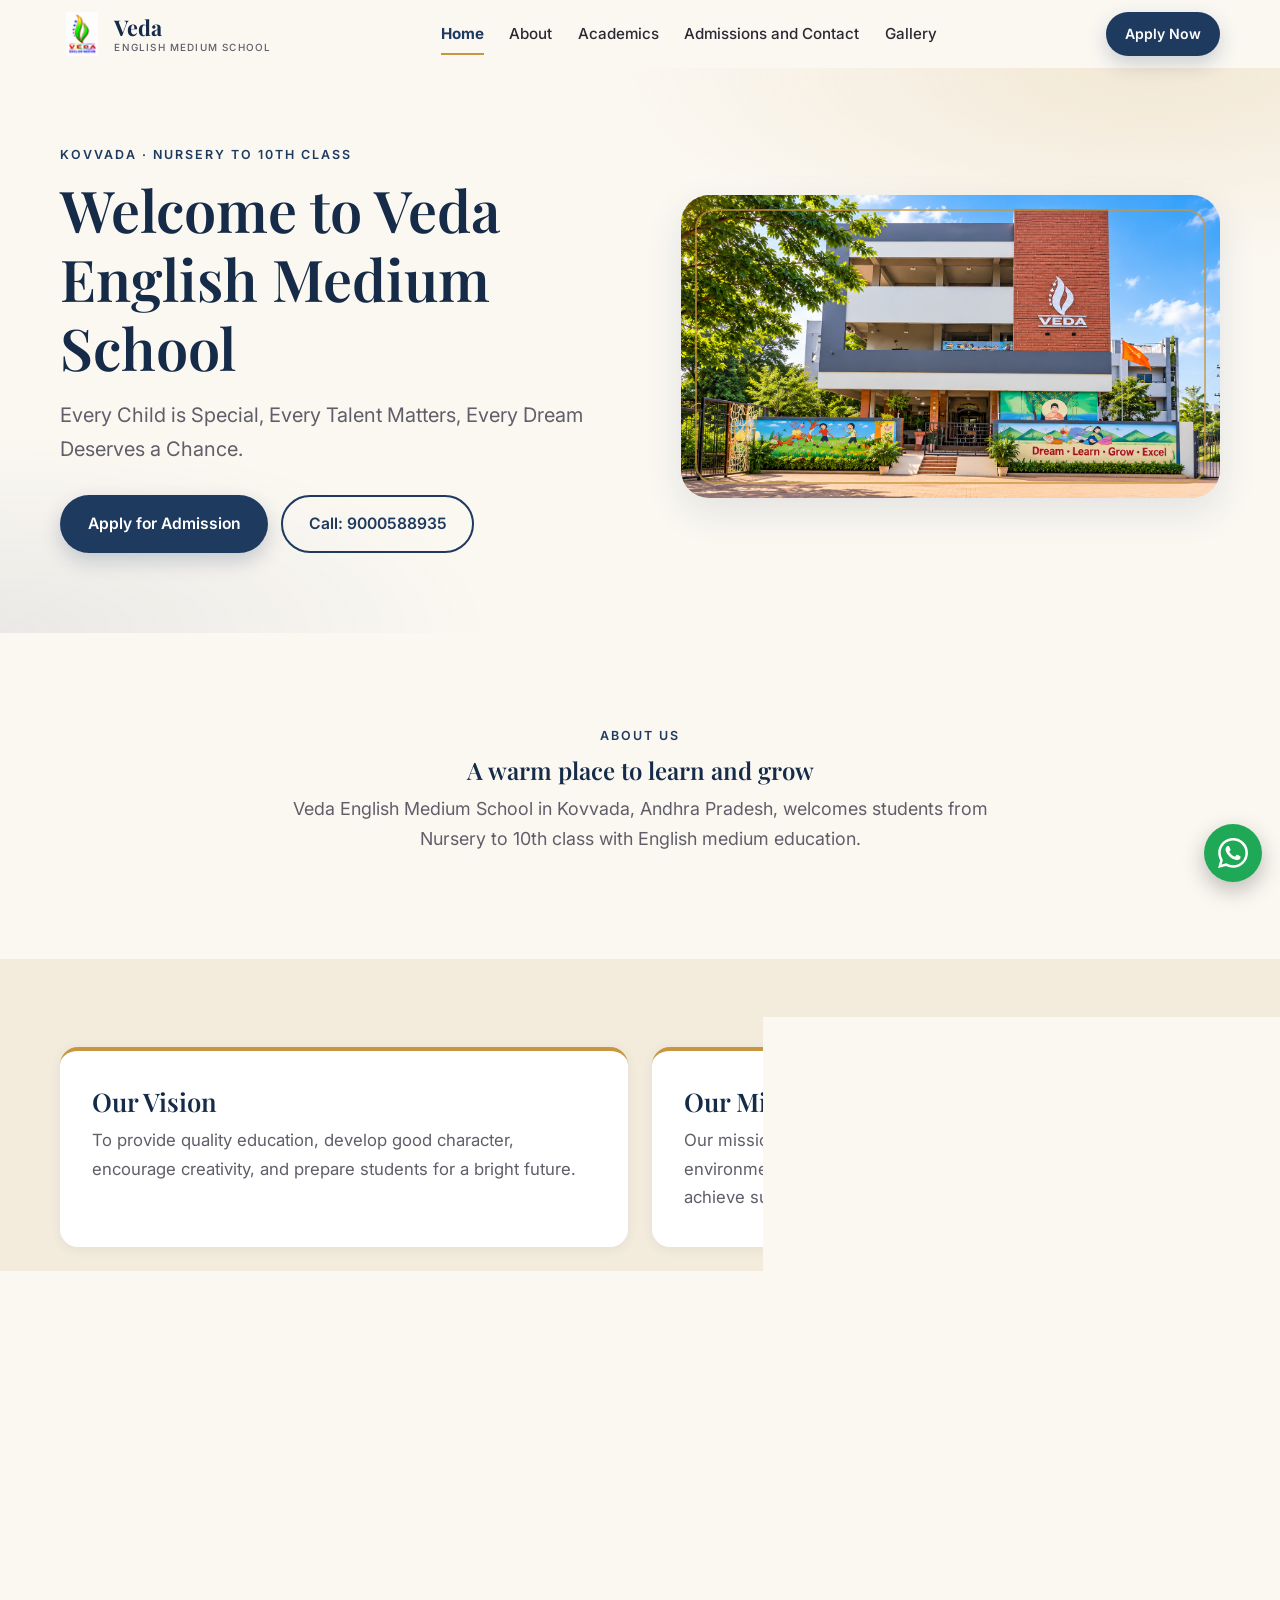
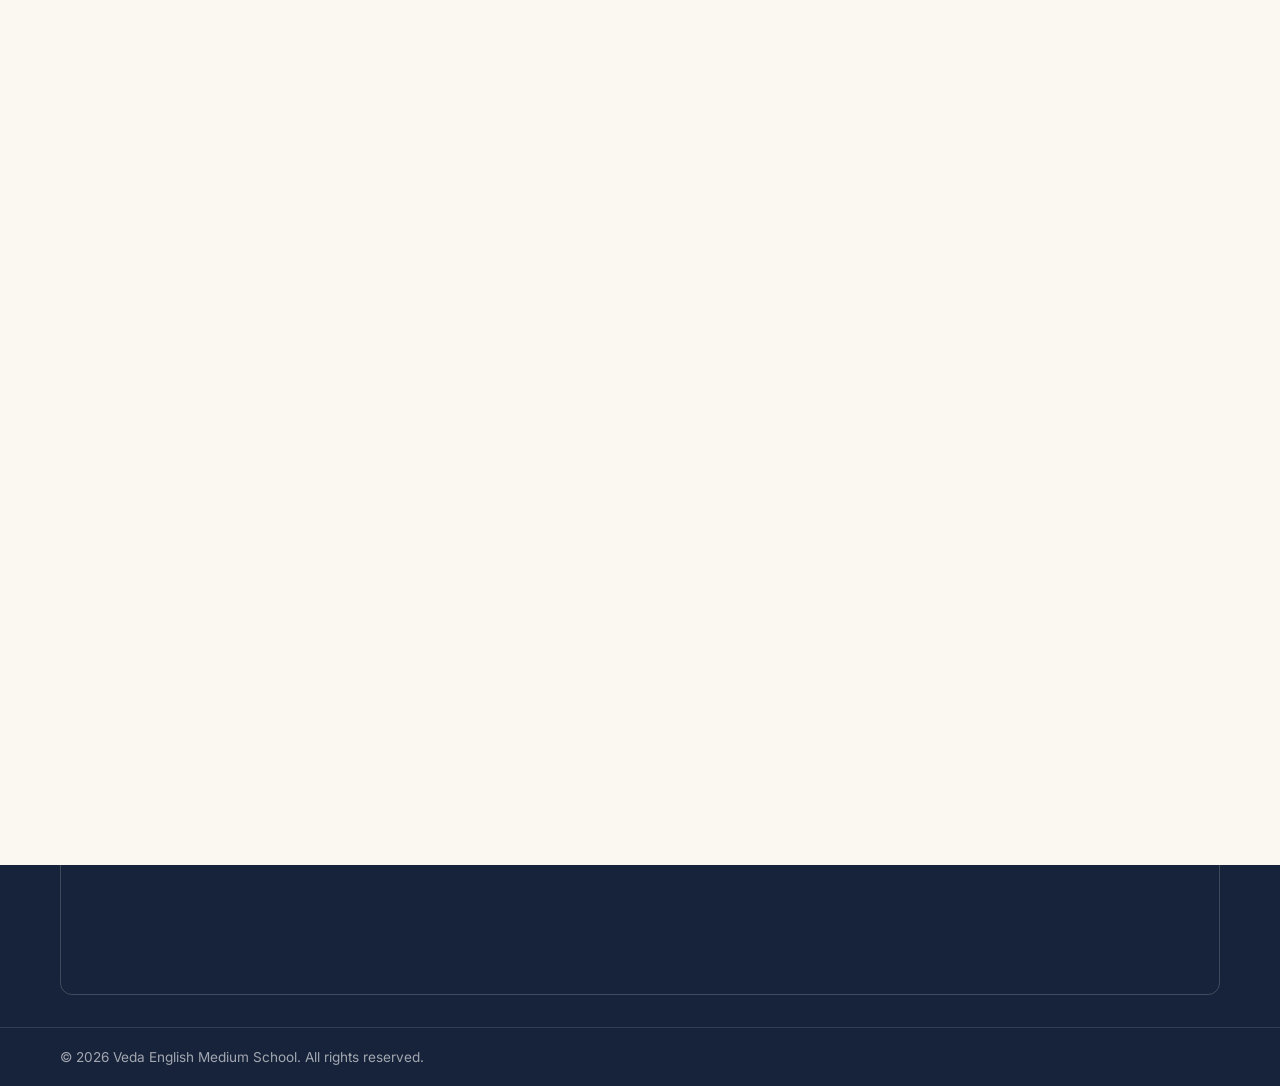
==== index.html @ e0f248df "version 2" ====
<!DOCTYPE html>
<html lang="en">
<head>
  <meta charset="utf-8">
  <meta name="viewport" content="width=device-width, initial-scale=1">
  <title>Veda English Medium School, Kovvada | Nursery to 10th Class</title>
  <meta name="description" content="Veda English Medium School in Kovvada, Andhra Pradesh offers English medium education from Nursery to 10th class. Contact us for admissions.">
  <link rel="canonical" href="https://vedaschool.online/">
  <meta name="theme-color" content="#1F3A5F">

  <!-- Open Graph -->
  <meta property="og:type" content="website">
  <meta property="og:site_name" content="Veda English Medium School">
  <meta property="og:title" content="Veda English Medium School, Kovvada">
  <meta property="og:description" content="English medium education from Nursery to 10th class in Kovvada, Andhra Pradesh.">
  <meta property="og:url" content="https://vedaschool.online/">
  <meta property="og:image" content="https://vedaschool.online/assets/img/og.jpg">
  <meta name="twitter:card" content="summary_large_image">

  <link rel="icon" href="assets/img/favicon.png" type="image/png">
  <link rel="apple-touch-icon" href="assets/img/favicon.png">

  <!-- Fonts -->
  <link rel="preconnect" href="https://fonts.googleapis.com">
  <link rel="preconnect" href="https://fonts.gstatic.com" crossorigin>
  <link href="https://fonts.googleapis.com/css2?family=Inter:wght@400;500;600&family=Playfair+Display:ital,wght@0,500;0,600;0,700;1,500&display=swap" rel="stylesheet">

  <!-- Runs first: marks JS as available, and decides whether to show the intro (once per session) -->
  <script>
    (function () {
      var d = document.documentElement;
      d.classList.add("js");
      try {
        var reduce = window.matchMedia("(prefers-reduced-motion: reduce)").matches;
        if (!sessionStorage.getItem("vedaIntro") && !reduce) d.classList.add("has-intro");
      } catch (e) {}
    })();
  </script>

  <link rel="stylesheet" href="assets/css/style.css">
  <link rel="stylesheet" href="assets/css/gallery.css">

  <!-- School structured data -->
  <script type="application/ld+json">
  {
    "@context": "https://schema.org",
    "@type": "School",
    "name": "Veda English Medium School",
    "url": "https://vedaschool.online/",
    "logo": "https://vedaschool.online/assets/img/logo.png",
    "description": "English medium school from Nursery to 10th class in Kovvada, Andhra Pradesh.",
    "address": {
      "@type": "PostalAddress",
      "addressLocality": "Kovvada",
      "addressRegion": "Andhra Pradesh",
      "postalCode": "533006",
      "addressCountry": "IN"
    }
  }
  </script>
</head>
<body data-page="home">

  <!-- Intro animation -->
  <div class="intro" id="intro" aria-hidden="true">
    <button class="intro-skip" id="introSkip" type="button">Skip</button>
    <div class="intro-inner">
      <img class="intro-logo" src="assets/img/logo.png" alt="" width="180" height="250" onerror="this.style.display='none'">
      <div class="intro-name">Veda English Medium School</div>
      <div class="intro-tagline">Kovvada &middot; Nursery to 10th Class</div>
      <div class="intro-progress" aria-hidden="true"><span></span></div>
      <div class="intro-status">A place to learn and grow</div>
    </div>
  </div>

  <!-- Icon sprite -->
  <svg width="0" height="0" style="position:absolute" aria-hidden="true" focusable="false">
    <symbol id="i-book" viewBox="0 0 24 24"><path d="M2 3h6a4 4 0 0 1 4 4v14a3 3 0 0 0-3-3H2z"/><path d="M22 3h-6a4 4 0 0 0-4 4v14a3 3 0 0 1 3-3h7z"/></symbol>
    <symbol id="i-users" viewBox="0 0 24 24"><path d="M16 21v-2a4 4 0 0 0-4-4H6a4 4 0 0 0-4 4v2"/><circle cx="9" cy="7" r="4"/><path d="M22 21v-2a4 4 0 0 0-3-3.87"/><path d="M16 3.13a4 4 0 0 1 0 7.75"/></symbol>
    <symbol id="i-shield" viewBox="0 0 24 24"><path d="M12 22s8-4 8-10V5l-8-3-8 3v7c0 6 8 10 8 10z"/><path d="m9 12 2 2 4-4"/></symbol>
    <symbol id="i-monitor" viewBox="0 0 24 24"><rect x="2" y="3" width="20" height="14" rx="2"/><path d="M8 21h8M12 17v4"/></symbol>
    <symbol id="i-trophy" viewBox="0 0 24 24"><path d="M6 9H4.5a2.5 2.5 0 0 1 0-5H6"/><path d="M18 9h1.5a2.5 2.5 0 0 0 0-5H18"/><path d="M4 22h16"/><path d="M10 14.66V17c0 .55-.47.98-.97 1.21C7.85 18.75 7 20.24 7 22"/><path d="M14 14.66V17c0 .55.47.98.97 1.21C16.15 18.75 17 20.24 17 22"/><path d="M18 2H6v7a6 6 0 0 0 12 0V2z"/></symbol>
    <symbol id="i-palette" viewBox="0 0 24 24"><circle cx="13.5" cy="6.5" r=".5"/><circle cx="17.5" cy="10.5" r=".5"/><circle cx="8.5" cy="7.5" r=".5"/><circle cx="6.5" cy="12.5" r=".5"/><path d="M12 2C6.5 2 2 6.5 2 12s4.5 10 10 10c.93 0 1.5-.67 1.5-1.5 0-.4-.15-.74-.39-1.04-.23-.29-.38-.63-.38-1.04 0-.83.67-1.5 1.5-1.5H16c3.31 0 6-2.69 6-6 0-4.96-4.5-9-10-9z"/></symbol>
    <symbol id="i-heart" viewBox="0 0 24 24"><path d="M19 14c1.49-1.46 3-3.21 3-5.5A5.5 5.5 0 0 0 16.5 3c-1.76 0-3 .5-4.5 2-1.5-1.5-2.74-2-4.5-2A5.5 5.5 0 0 0 2 8.5c0 2.3 1.5 4.05 3 5.5l7 7z"/></symbol>
    <symbol id="i-star" viewBox="0 0 24 24"><polygon points="12 2 15.09 8.26 22 9.27 17 14.14 18.18 21.02 12 17.77 5.82 21.02 7 14.14 2 9.27 8.91 8.26 12 2"/></symbol>
    <symbol id="i-chat" viewBox="0 0 24 24"><path d="M21 11.5a8.38 8.38 0 0 1-.9 3.8 8.5 8.5 0 0 1-7.6 4.7 8.38 8.38 0 0 1-3.8-.9L3 21l1.9-5.7a8.38 8.38 0 0 1-.9-3.8 8.5 8.5 0 0 1 4.7-7.6 8.38 8.38 0 0 1 3.8-.9h.5a8.48 8.48 0 0 1 8 8v.5z"/></symbol>
    <symbol id="i-layers" viewBox="0 0 24 24"><path d="M12 2 2 7l10 5 10-5-10-5z"/><path d="m2 17 10 5 10-5"/><path d="m2 12 10 5 10-5"/></symbol>
  </svg>

  <div id="site-header"></div>

  <main id="main">

    <!-- HERO -->
    <section class="hero">
      <div class="container hero-grid">
        <div class="hero-copy">
          <span class="eyebrow">Kovvada &middot; Nursery to 10th Class</span>
          <h1>Welcome to Veda English Medium School</h1>
          <p class="hero-tagline">Every Child is Special, Every Talent Matters, Every Dream Deserves a Chance.</p>
          <div class="hero-actions">
            <a class="btn btn-primary" href="contact.html#enquiry">Apply for Admission</a>
            <a class="btn btn-outline" href="tel:+919000588935" data-call>Call: 9000588935</a>
          </div>
        </div>
        <div class="hero-media">
          <img src="assets/img/school-campus-entrance.png" alt="Veda English Medium School campus entrance in Kovvada" width="1870" height="841" fetchpriority="high">
        </div>
      </div>
    </section>

    <!-- WELCOME -->
    <section class="section">
      <div class="container welcome reveal">
        <span class="eyebrow">About Us</span>
        <h2>A warm place to learn and grow</h2>
        <p>Veda English Medium School in Kovvada, Andhra Pradesh, welcomes students from Nursery to 10th class with English medium education.</p>
      </div>
    </section>

    <!-- VISION & MISSION -->
    <section class="section section-alt">
      <div class="container">
        <div class="vm-grid" data-stagger>
          <article class="vm-card">
            <h3>Our Vision</h3>
            <p>To provide quality education, develop good character, encourage creativity, and prepare students for a bright future.</p>
          </article>
          <article class="vm-card">
            <h3>Our Mission</h3>
            <p>Our mission is to create a safe, friendly, and inspiring learning environment where every student can discover their talents and achieve success.</p>
          </article>
        </div>
      </div>
    </section>

    <!-- SPECIAL QUALITIES -->
    <section class="section" id="qualities">
      <div class="container">
        <div class="section-head reveal">
          <span class="eyebrow">Why Veda</span>
          <h2>Our School's Special Qualities</h2>
        </div>
        <div class="q-grid" data-stagger>
          <article class="q-card">
            <div class="icon-wrap"><svg class="icon" aria-hidden="true"><use href="#i-book"/></svg></div>
            <h3>Quality Education</h3>
            <p>Providing excellent teaching and learning experiences.</p>
          </article>
          <article class="q-card">
            <div class="icon-wrap"><svg class="icon" aria-hidden="true"><use href="#i-users"/></svg></div>
            <h3>Experienced Teachers</h3>
            <p>Dedicated and qualified teachers who guide every student.</p>
          </article>
          <article class="q-card">
            <div class="icon-wrap"><svg class="icon" aria-hidden="true"><use href="#i-shield"/></svg></div>
            <h3>Discipline</h3>
            <p>Developing good manners, responsibility, and respect.</p>
          </article>
          <article class="q-card">
            <div class="icon-wrap"><svg class="icon" aria-hidden="true"><use href="#i-monitor"/></svg></div>
            <h3>Smart Learning</h3>
            <p>Encouraging digital education and modern teaching methods.</p>
          </article>
          <article class="q-card">
            <div class="icon-wrap"><svg class="icon" aria-hidden="true"><use href="#i-trophy"/></svg></div>
            <h3>Sports and Games</h3>
            <p>Promoting physical fitness, teamwork, and sportsmanship.</p>
          </article>
          <article class="q-card">
            <div class="icon-wrap"><svg class="icon" aria-hidden="true"><use href="#i-palette"/></svg></div>
            <h3>Creative Activities</h3>
            <p>Encouraging arts, cultural programmes, and innovative thinking.</p>
          </article>
          <article class="q-card">
            <div class="icon-wrap"><svg class="icon" aria-hidden="true"><use href="#i-heart"/></svg></div>
            <h3>Student Care</h3>
            <p>Providing a safe, caring, and supportive environment.</p>
          </article>
          <article class="q-card">
            <div class="icon-wrap"><svg class="icon" aria-hidden="true"><use href="#i-star"/></svg></div>
            <h3>Moral Values</h3>
            <p>Teaching honesty, kindness, confidence, and leadership.</p>
          </article>
          <article class="q-card">
            <div class="icon-wrap"><svg class="icon" aria-hidden="true"><use href="#i-chat"/></svg></div>
            <h3>Parent Communication</h3>
            <p>Maintaining strong relationships between parents and teachers.</p>
          </article>
          <article class="q-card">
            <div class="icon-wrap"><svg class="icon" aria-hidden="true"><use href="#i-layers"/></svg></div>
            <h3>Overall Development</h3>
            <p>Focusing on academic, physical, social, and emotional development.</p>
          </article>
        </div>
      </div>
    </section>

    <!-- GALLERY (categories and photos are loaded from Supabase by assets/js/gallery.js) -->
    <section class="section section-alt" id="gallery" aria-labelledby="galleryTitle">
      <div class="container">
        <div class="section-head reveal">
          <span class="eyebrow">Gallery</span>
          <h2 id="galleryTitle">Our School Gallery</h2>
        </div>

        <div class="g-tabs" id="galleryTabs" role="group" aria-label="Gallery categories" hidden></div>

        <div class="g-state" id="galleryState" role="status" aria-live="polite">Loading photos&hellip;</div>

        <div class="g-stage" id="galleryStage" hidden>
          <div class="g-frame">
            <div class="g-viewport" id="galleryViewport" aria-roledescription="carousel" aria-label="School photos">
              <div class="g-track" id="galleryTrack"></div>
            </div>
            <button class="g-arrow g-prev" id="galleryPrev" type="button" aria-label="Previous photo">
              <svg viewBox="0 0 24 24" width="22" height="22" fill="none" stroke="currentColor" stroke-width="2.2" stroke-linecap="round" stroke-linejoin="round" aria-hidden="true"><path d="m15 18-6-6 6-6"/></svg>
            </button>
            <button class="g-arrow g-next" id="galleryNext" type="button" aria-label="Next photo">
              <svg viewBox="0 0 24 24" width="22" height="22" fill="none" stroke="currentColor" stroke-width="2.2" stroke-linecap="round" stroke-linejoin="round" aria-hidden="true"><path d="m9 18 6-6-6-6"/></svg>
            </button>
          </div>
          <div class="g-meta">
            <div class="g-dots" id="galleryDots"></div>
            <div class="g-count" id="galleryCount" hidden></div>
          </div>
        </div>
      </div>
    </section>

    <!-- OUR PROMISE -->
    <section class="section">
      <div class="container">
        <div class="section-head reveal">
          <span class="eyebrow">Our Promise</span>
        </div>
        <div class="promise reveal">
          <blockquote>Every Child is Special, Every Talent Matters, Every Dream Deserves a Chance.</blockquote>
          <p class="promise-closing">Together, let us build a brighter future through knowledge, discipline, creativity, and values.</p>
        </div>
      </div>
    </section>

    <!-- CLOSING CTA -->
    <section class="cta-band">
      <div class="container reveal">
        <h2>Enquire About Admission</h2>
        <p>Speak to us about admission for Nursery to 10th class.</p>
        <div class="cta-actions">
          <a class="btn btn-gold" href="contact.html#enquiry">Apply for Admission</a>
          <a class="btn btn-light" href="#" data-wa>Chat on WhatsApp</a>
        </div>
      </div>
    </section>

  </main>

  <div id="site-footer"></div>

  <!-- Lightbox -->
  <div class="lightbox" id="lightbox" role="dialog" aria-modal="true" aria-label="Photo viewer" hidden>
    <button class="lb-btn lb-close" id="lbClose" type="button" aria-label="Close photo viewer">
      <svg viewBox="0 0 24 24" width="24" height="24" fill="none" stroke="currentColor" stroke-width="2.2" stroke-linecap="round" stroke-linejoin="round" aria-hidden="true"><path d="M18 6 6 18M6 6l12 12"/></svg>
    </button>
    <button class="lb-btn lb-prev" id="lbPrev" type="button" aria-label="Previous photo">
      <svg viewBox="0 0 24 24" width="24" height="24" fill="none" stroke="currentColor" stroke-width="2.2" stroke-linecap="round" stroke-linejoin="round" aria-hidden="true"><path d="m15 18-6-6 6-6"/></svg>
    </button>
    <figure class="lb-figure">
      <img id="lbImg" alt="">
      <figcaption id="lbCap"></figcaption>
    </figure>
    <button class="lb-btn lb-next" id="lbNext" type="button" aria-label="Next photo">
      <svg viewBox="0 0 24 24" width="24" height="24" fill="none" stroke="currentColor" stroke-width="2.2" stroke-linecap="round" stroke-linejoin="round" aria-hidden="true"><path d="m9 18 6-6-6-6"/></svg>
    </button>
  </div>

  <script src="assets/js/config.js"></script>
  <script src="assets/js/layout.js" defer></script>
  <script src="assets/js/main.js" defer></script>
  <script src="assets/js/gallery.js" defer></script>
</body>
</html>
---- assets/css/style.css ----
/* ==========================================================
   VEDA ENGLISH MEDIUM SCHOOL – SHARED STYLESHEET
   Change the colours in :root to match the logo exactly.
   ========================================================== */
:root {
  --ivory: #FBF8F2;
  --cream: #F3ECDD;
  --ink: #2B2A33;
  --muted: #5F5E69;
  --primary: #1F3A5F;       /* primary accent: set from logo */
  --primary-dark: #152B48;
  --accent: #C8963E;        /* secondary accent: set from logo */
  --white: #FFFFFF;
  --radius: 18px;
  --shadow-sm: 0 2px 12px rgba(31, 58, 95, .07);
  --shadow: 0 14px 38px rgba(31, 58, 95, .11);
  --font-head: "Playfair Display", Georgia, "Times New Roman", serif;
  --font-body: "Inter", system-ui, -apple-system, "Segoe UI", Roboto, sans-serif;
  --header-h: 68px;
}

*, *::before, *::after { box-sizing: border-box; }
html { scroll-behavior: smooth; -webkit-text-size-adjust: 100%; }
body {
  margin: 0;
  font-family: var(--font-body);
  font-size: 1rem;
  line-height: 1.7;
  color: var(--ink);
  background: var(--ivory);
  animation: pageIn .5s ease both;
}
img { max-width: 100%; height: auto; display: block; }
a { color: var(--primary); text-decoration: none; }
a:hover { text-decoration: underline; }
h1, h2, h3, h4 { font-family: var(--font-head); color: var(--primary-dark); line-height: 1.2; margin: 0 0 .6rem; font-weight: 600; }
p { margin: 0 0 1rem; }
ul { margin: 0; padding: 0; list-style: none; }
:focus-visible { outline: 3px solid var(--accent); outline-offset: 3px; border-radius: 6px; }

.container { width: min(1160px, 92%); margin-inline: auto; }
.section { padding: clamp(3.2rem, 7vw, 5.5rem) 0; scroll-margin-top: var(--header-h); }
.section-alt { background: var(--cream); }
.section-head { text-align: center; max-width: 640px; margin: 0 auto 2.6rem; }
.eyebrow { display: inline-block; font-size: .78rem; letter-spacing: .16em; text-transform: uppercase; font-weight: 600; color: var(--primary); margin-bottom: .6rem; }
.section-head h2 { font-size: clamp(1.8rem, 4vw, 2.5rem); }
.section-head h2::after { content: ""; display: block; width: 56px; height: 3px; background: var(--accent); border-radius: 3px; margin: .9rem auto 0; }

/* ---------- Page transition ---------- */
@keyframes pageIn { from { opacity: 0; } to { opacity: 1; } }
body.page-leave { opacity: 0; transition: opacity .25s ease; }

/* ---------- Buttons ---------- */
.btn {
  display: inline-flex; align-items: center; justify-content: center; gap: .5rem;
  padding: .85rem 1.6rem; border-radius: 999px; font-weight: 600; font-size: .98rem;
  border: 2px solid transparent; cursor: pointer; text-decoration: none !important;
  transition: transform .2s ease, box-shadow .2s ease, background .2s ease, color .2s ease;
}
.btn:hover { transform: translateY(-2px); }
.btn-primary { background: var(--primary); color: #fff; box-shadow: 0 8px 20px rgba(31, 58, 95, .22); }
.btn-primary:hover { background: var(--primary-dark); box-shadow: 0 12px 26px rgba(31, 58, 95, .28); }
.btn-outline { background: transparent; color: var(--primary); border-color: var(--primary); }
.btn-outline:hover { background: var(--primary); color: #fff; }
.btn-gold { background: var(--accent); color: #1f1a10; }
.btn-gold:hover { background: #d8a84f; }
.btn-light { background: transparent; color: #fff; border-color: rgba(255, 255, 255, .7); }
.btn-light:hover { background: #fff; color: var(--primary-dark); }
.btn-sm { padding: .5rem 1.05rem; font-size: .88rem; }

/* ---------- Header ---------- */
.site-header { position: sticky; top: 0; z-index: 100; background: rgba(251, 248, 242, .92); backdrop-filter: blur(10px); -webkit-backdrop-filter: blur(10px); transition: box-shadow .25s ease; }
.site-header.scrolled { box-shadow: 0 4px 22px rgba(31, 58, 95, .10); }
.header-inner { height: var(--header-h); display: flex; align-items: center; justify-content: space-between; gap: 1rem; }
.brand { display: flex; align-items: center; gap: .65rem; color: var(--primary-dark); text-decoration: none !important; }
.brand img { width: 44px; height: 44px; object-fit: contain; }
.brand-text { font-family: var(--font-head); font-size: 1.35rem; font-weight: 700; line-height: 1.05; display: flex; flex-direction: column; }
.brand-text small { font-family: var(--font-body); font-size: .62rem; font-weight: 500; letter-spacing: .12em; text-transform: uppercase; color: var(--muted); margin-top: 3px; }
.header-actions { display: flex; align-items: center; gap: .6rem; }

.main-nav { position: absolute; top: 100%; left: 0; right: 0; background: var(--ivory); max-height: 0; overflow: hidden; transition: max-height .35s ease; box-shadow: 0 14px 24px rgba(31, 58, 95, .08); }
.nav-open .main-nav { max-height: 420px; }
.main-nav ul { padding: .5rem 4% 1rem; }
.main-nav a { display: block; padding: .8rem .2rem; color: var(--ink); font-weight: 500; border-bottom: 1px solid rgba(31, 58, 95, .08); text-decoration: none; }
.main-nav a:hover, .main-nav a.active { color: var(--primary); }
.main-nav a.active { font-weight: 700; }

.nav-toggle { width: 44px; height: 44px; border: 0; background: transparent; cursor: pointer; display: grid; place-content: center; gap: 5px; border-radius: 10px; }
.nav-toggle span { display: block; width: 24px; height: 2px; background: var(--primary-dark); border-radius: 2px; transition: transform .25s ease, opacity .25s ease; }
.nav-open .nav-toggle span:nth-child(1) { transform: translateY(7px) rotate(45deg); }
.nav-open .nav-toggle span:nth-child(2) { opacity: 0; }
.nav-open .nav-toggle span:nth-child(3) { transform: translateY(-7px) rotate(-45deg); }

@media (min-width: 1024px) {
  .nav-toggle { display: none; }
  .main-nav { position: static; max-height: none; overflow: visible; background: transparent; box-shadow: none; }
  .main-nav ul { display: flex; gap: 1.6rem; padding: 0; }
  .main-nav a { border: 0; padding: .4rem 0; font-size: .95rem; position: relative; }
  .main-nav a::after { content: ""; position: absolute; left: 0; bottom: -2px; height: 2px; width: 0; background: var(--accent); transition: width .25s ease; }
  .main-nav a:hover::after, .main-nav a.active::after { width: 100%; }
  .header-inner { gap: 2rem; }
}

/* ---------- Intro (Home) ---------- */
.intro { position: fixed; inset: 0; z-index: 9999; display: none; place-items: center; overflow: hidden; background: var(--ivory); transition: transform .9s cubic-bezier(.76, 0, .24, 1); }
.has-intro .intro { display: grid; animation: introFailsafe 0s linear 5.5s forwards; } /* pure-CSS failsafe if JS fails */
@keyframes introFailsafe { to { visibility: hidden; pointer-events: none; } }
.intro.is-leaving { transform: translateY(-100%); pointer-events: none; }
.intro-inner { width: min(100% - 2.4rem, 360px); text-align: center; }
.intro-logo { width: 150px; height: 210px; object-fit: contain; margin: 0 auto; opacity: 0; transform: scale(.82) rotate(-5deg); animation: introLogo .75s .12s cubic-bezier(.2, .8, .2, 1) forwards; }
.intro-name { margin-top: 17px; font-family: var(--font-head); font-size: clamp(1.15rem, 4vw, 1.45rem); color: var(--primary-dark); opacity: 0; animation: introFadeUp .65s .58s ease forwards; }
.intro-tagline { margin-top: .45rem; color: var(--muted); font-size: .68rem; letter-spacing: .14em; text-transform: uppercase; opacity: 0; animation: introFadeUp .6s .82s ease forwards; }
.intro-progress { width: 136px; height: 1px; margin: 20px auto 0; overflow: hidden; background: rgba(31, 58, 95, .14); opacity: 0; animation: introFade .3s .9s ease forwards; }
.intro-progress span { display: block; width: 100%; height: 100%; background: var(--primary); transform: scaleX(0); transform-origin: left; animation: introProgress 1.4s cubic-bezier(.45, 0, .55, 1) 1s forwards; }
.intro-status { margin-top: 13px; color: var(--muted); font-family: var(--font-head); font-size: .8rem; font-style: italic; opacity: 0; animation: introFade .5s 1.08s ease forwards; }
.intro-skip { position: absolute; top: 18px; right: 18px; background: transparent; border: 1px solid rgba(31, 58, 95, .3); color: var(--primary); padding: .4rem 1rem; border-radius: 999px; font: 600 .85rem var(--font-body); cursor: pointer; }
.intro-skip:hover { background: var(--primary); color: #fff; }
@keyframes introLogo { to { opacity: 1; transform: scale(1) rotate(0); } }
@keyframes introFadeUp { from { opacity: 0; transform: translateY(8px); } to { opacity: 1; transform: translateY(0); } }
@keyframes introFade { from { opacity: 0; transform: translateY(8px); } to { opacity: 1; transform: none; } }
@keyframes introProgress { to { transform: scaleX(1); } }

/* ---------- Scroll reveal (only hidden when JS is running) ---------- */
.js .reveal { opacity: 0; transform: translateY(26px); transition: opacity .8s ease, transform .8s ease; }
.js .reveal.visible { opacity: 1; transform: none; }

/* ---------- Hero ---------- */
.hero { padding: clamp(2.4rem, 6vw, 4.5rem) 0 clamp(3rem, 7vw, 5rem); background:
  radial-gradient(ellipse 60% 50% at 90% 0%, rgba(200, 150, 62, .16), transparent 70%),
  radial-gradient(ellipse 55% 50% at 0% 100%, rgba(31, 58, 95, .08), transparent 70%); }
.hero-grid { display: grid; gap: 2.4rem; align-items: center; }
.hero h1 { font-size: clamp(2.2rem, 6vw, 3.6rem); margin-bottom: 1rem; }
.hero-tagline { font-size: clamp(1.05rem, 2.2vw, 1.25rem); color: var(--muted); max-width: 34rem; margin-bottom: 1.8rem; }
.hero-actions { display: flex; flex-wrap: wrap; gap: .8rem; }
.hero-media { position: relative; border-radius: 28px; aspect-ratio: 16 / 9; background: linear-gradient(135deg, #EADFC7, #D6E0EE); box-shadow: var(--shadow); overflow: hidden; }
.hero-media::before { content: ""; position: absolute; inset: 14px; border: 2px solid rgba(200, 150, 62, .7); border-radius: 20px; z-index: 2; pointer-events: none; }
.hero-media img { width: 100%; height: 100%; object-fit: cover; }
@media (min-width: 900px) { .hero-grid { grid-template-columns: 1.05fr 1fr; gap: 3.5rem; } }

/* ---------- Welcome ---------- */
.welcome { text-align: center; max-width: 760px; margin: 0 auto; }
.welcome p { font-size: 1.12rem; color: var(--muted); }

/* ---------- Vision / Mission ---------- */
.vm-grid { display: grid; gap: 1.5rem; }
.vm-card { background: #fff; border-radius: var(--radius); padding: 2.2rem 2rem; box-shadow: var(--shadow-sm); border-top: 4px solid var(--accent); transition: transform .3s ease, box-shadow .3s ease; }
.vm-card:hover { transform: translateY(-5px); box-shadow: var(--shadow); }
.vm-card h3 { font-size: 1.6rem; }
.vm-card p { color: var(--muted); font-size: 1.05rem; margin: 0; }
@media (min-width: 768px) { .vm-grid { grid-template-columns: 1fr 1fr; } }

/* ---------- Qualities ---------- */
.q-grid { display: grid; gap: 1.1rem; grid-template-columns: 1fr; }
.q-card { background: #fff; border-radius: var(--radius); padding: 1.7rem 1.4rem; box-shadow: var(--shadow-sm); transition: transform .3s ease, box-shadow .3s ease; }
.q-card:hover { transform: translateY(-6px); box-shadow: var(--shadow); }
.q-card .icon-wrap { width: 52px; height: 52px; border-radius: 14px; display: grid; place-items: center; background: rgba(31, 58, 95, .08); color: var(--primary); margin-bottom: 1rem; transition: background .3s ease, color .3s ease; }
.q-card:hover .icon-wrap { background: var(--primary); color: #fff; }
.icon { width: 26px; height: 26px; fill: none; stroke: currentColor; stroke-width: 1.8; stroke-linecap: round; stroke-linejoin: round; }
.q-card h3 { font-size: 1.12rem; margin-bottom: .4rem; }
.q-card p { font-size: .94rem; color: var(--muted); margin: 0; line-height: 1.6; }
@media (min-width: 600px) { .q-grid { grid-template-columns: repeat(2, 1fr); } }
@media (min-width: 1100px) { .q-grid { grid-template-columns: repeat(5, 1fr); } }

/* ---------- Promise ---------- */
.promise { text-align: center; max-width: 880px; margin: 0 auto; position: relative; }
.promise::before { content: "\201C"; font-family: var(--font-head); font-size: 7rem; line-height: .6; color: var(--accent); opacity: .55; display: block; }
.promise blockquote { margin: 0 0 1.6rem; font-family: var(--font-head); font-size: clamp(1.6rem, 4.6vw, 2.7rem); line-height: 1.3; color: var(--primary-dark); font-style: italic; }
.promise-closing { color: var(--muted); font-size: 1.08rem; max-width: 640px; margin: 0 auto; }

/* ---------- CTA band ---------- */
.cta-band { background: linear-gradient(135deg, var(--primary-dark), var(--primary)); color: #fff; text-align: center; padding: clamp(3rem, 6vw, 4.2rem) 0; }
.cta-band h2 { color: #fff; font-size: clamp(1.7rem, 4vw, 2.4rem); }
.cta-band p { color: rgba(255, 255, 255, .85); max-width: 520px; margin: 0 auto 1.8rem; }
.cta-actions { display: flex; flex-wrap: wrap; gap: .8rem; justify-content: center; }

/* ---------- Footer ---------- */
.site-footer { background: #17233A; color: rgba(255, 255, 255, .8); font-size: .95rem; }
.site-footer a { color: rgba(255, 255, 255, .85); }
.site-footer a:hover { color: #fff; }
.footer-grid { display: grid; gap: 2rem; padding: 3.2rem 0 2.4rem; grid-template-columns: 1fr; }
.footer-title { color: #fff; font-size: 1.4rem; }
.site-footer h4 { color: #fff; font-family: var(--font-body); font-size: .8rem; letter-spacing: .14em; text-transform: uppercase; margin-bottom: .9rem; }
.site-footer li { margin-bottom: .45rem; }
.site-footer p { margin-bottom: .6rem; }
.footer-map { padding-bottom: 2rem; }
.footer-map h4 { margin-bottom: .9rem; }
.footer-map-frame { overflow: hidden; border: 1px solid rgba(255, 255, 255, .18); border-radius: 12px; }
.footer-map-frame iframe { display: block; width: 100%; height: clamp(240px, 42vw, 420px); border: 0; }
.footer-bottom { border-top: 1px solid rgba(255, 255, 255, .12); padding: 1.1rem 0; font-size: .85rem; color: rgba(255, 255, 255, .6); }
@media (min-width: 640px) { .footer-grid { grid-template-columns: 1fr 1fr; } }
@media (min-width: 960px) { .footer-grid { grid-template-columns: 1.3fr 1fr 1.3fr 1fr; } }

/* ---------- Floating WhatsApp ---------- */
.wa-float { position: fixed; right: 18px; bottom: 18px; z-index: 90; width: 58px; height: 58px; border-radius: 50%; background: #1FA855; color: #fff; display: grid; place-items: center; box-shadow: 0 8px 22px rgba(0, 0, 0, .25); animation: waPulse 2.4s infinite; transition: transform .2s ease; }
.wa-float:hover { transform: scale(1.08); }
@keyframes waPulse { 0% { box-shadow: 0 8px 22px rgba(0, 0, 0, .25), 0 0 0 0 rgba(31, 168, 85, .5); } 70% { box-shadow: 0 8px 22px rgba(0, 0, 0, .25), 0 0 0 16px rgba(31, 168, 85, 0); } 100% { box-shadow: 0 8px 22px rgba(0, 0, 0, .25), 0 0 0 0 rgba(31, 168, 85, 0); } }

/* ---------- Inner page banner (used from Stage 3) ---------- */
.page-banner { background: linear-gradient(135deg, var(--cream), #E9E1CF); padding: clamp(2rem, 5vw, 3rem) 0; text-align: center; border-bottom: 1px solid rgba(31, 58, 95, .08); }
.page-banner h1 { font-size: clamp(1.9rem, 5vw, 2.8rem); margin: 0; }
.page-banner p { margin: .4rem 0 0; color: var(--muted); }

/* ---------- Reduced motion ---------- */
@media (prefers-reduced-motion: reduce) {
  html { scroll-behavior: auto; }
  *, *::before, *::after { animation-duration: .01ms !important; animation-iteration-count: 1 !important; transition-duration: .01ms !important; }
  .wa-float { animation: none; }
  .js .reveal { opacity: 1; transform: none; }
}
---- assets/css/gallery.css ----
/* ==========================================================
   GALLERY + LIGHTBOX (loaded on the Home page only)
   ========================================================== */
[hidden] { display: none !important; }

/* ---------- Category tabs ---------- */
.g-tabs { display: flex; flex-wrap: wrap; justify-content: center; gap: .6rem; margin: 0 auto 2rem; }
.g-tab {
  font: 600 .9rem var(--font-body); min-height: 44px; padding: .5rem 1.3rem; border-radius: 999px;
  border: 1.5px solid rgba(31, 58, 95, .25); background: #fff; color: var(--primary); cursor: pointer;
  transition: background .2s ease, color .2s ease, border-color .2s ease, transform .2s ease;
}
.g-tab:hover { transform: translateY(-1px); border-color: var(--primary); }
.g-tab[aria-pressed="true"] { background: var(--primary); border-color: var(--primary); color: #fff; }

/* ---------- Loading / empty / error message ---------- */
.g-state { text-align: center; color: var(--muted); padding: 2.6rem 1.2rem; background: #fff; border-radius: var(--radius); box-shadow: var(--shadow-sm); }
.g-state .btn { margin-top: 1rem; }

/* ---------- Slider ---------- */
.g-stage { position: relative; margin: 0 -.55rem; }
.g-frame { position: relative; }
.g-viewport { overflow: hidden; touch-action: pan-y; padding: .5rem 0 1.1rem; }
.g-track { display: flex; width: max-content; will-change: transform; }
.g-track.is-static { width: 100%; justify-content: center; }
.g-slide { flex: none; padding: 0 .55rem; }

.g-card {
  display: block; width: 100%; padding: 0; border: 0; position: relative; overflow: hidden;
  aspect-ratio: 4 / 3; background: #EADFC7; border-radius: var(--radius); cursor: zoom-in;
  box-shadow: var(--shadow-sm); transition: transform .3s ease, box-shadow .3s ease;
}
.g-card:hover { transform: translateY(-4px); box-shadow: var(--shadow); }
.g-card img { width: 100%; height: 100%; object-fit: cover; user-select: none; -webkit-user-drag: none; transition: transform .6s ease; }
.g-card:hover img { transform: scale(1.04); }

.g-arrow {
  position: absolute; top: 50%; transform: translateY(-50%); z-index: 3; width: 46px; height: 46px;
  border: 0; border-radius: 50%; background: rgba(255, 255, 255, .96); color: var(--primary-dark);
  display: grid; place-items: center; cursor: pointer; box-shadow: var(--shadow);
  transition: background .2s ease, color .2s ease;
}
.g-arrow:hover { background: var(--primary); color: #fff; }
.g-prev { left: .9rem; }
.g-next { right: .9rem; }

.g-meta { margin-top: .3rem; text-align: center; }
.g-dots { display: flex; flex-wrap: wrap; justify-content: center; gap: .55rem; }
.g-dot { position: relative; width: 10px; height: 10px; padding: 0; border: 0; border-radius: 6px; background: rgba(31, 58, 95, .25); cursor: pointer; transition: width .3s ease, background .3s ease; }
.g-dot::after { content: ""; position: absolute; inset: -10px -4px; } /* larger tap area */
.g-dot[aria-current="true"] { width: 26px; background: var(--accent); }
.g-count { color: var(--muted); font-size: .92rem; font-weight: 500; }

.g-stage.is-static .g-arrow,
.g-stage.is-static .g-meta { display: none; }

@media (max-width: 699px) {
  .g-arrow { width: 40px; height: 40px; }
  .g-prev { left: .8rem; }
  .g-next { right: .8rem; }
}

/* ---------- Lightbox ---------- */
.lightbox {
  position: fixed; inset: 0; z-index: 200; display: grid; place-items: center;
  padding: 3.6rem 1rem 2.6rem; background: rgba(15, 22, 36, .94); touch-action: pan-y;
  animation: lbIn .25s ease;
}
@keyframes lbIn { from { opacity: 0; } to { opacity: 1; } }
body.lb-open { overflow: hidden; }
.lb-figure { margin: 0; max-width: min(1100px, 100%); max-height: 100%; display: flex; flex-direction: column; align-items: center; gap: .8rem; }
.lb-figure img { max-width: 100%; max-height: calc(100vh - 9rem); max-height: calc(100dvh - 9rem); object-fit: contain; border-radius: 12px; box-shadow: 0 20px 60px rgba(0, 0, 0, .45); }
.lb-figure figcaption { color: rgba(255, 255, 255, .82); font-size: .92rem; text-align: center; }
.lb-btn { position: absolute; width: 48px; height: 48px; border: 0; border-radius: 50%; background: rgba(255, 255, 255, .14); color: #fff; display: grid; place-items: center; cursor: pointer; transition: background .2s ease; }
.lb-btn:hover { background: rgba(255, 255, 255, .3); }
.lb-close { top: 14px; right: 14px; }
.lb-prev { left: 12px; top: 50%; transform: translateY(-50%); }
.lb-next { right: 12px; top: 50%; transform: translateY(-50%); }
@media (max-width: 699px) {
  .lb-prev, .lb-next { top: auto; bottom: 12px; transform: none; }
  .lb-prev { left: calc(50% - 58px); }
  .lb-next { right: calc(50% - 58px); }
}

/* ---------- Reduced motion ---------- */
@media (prefers-reduced-motion: reduce) {
  .g-card, .g-card img, .g-dot, .g-tab, .lightbox { transition: none !important; animation: none !important; }
}
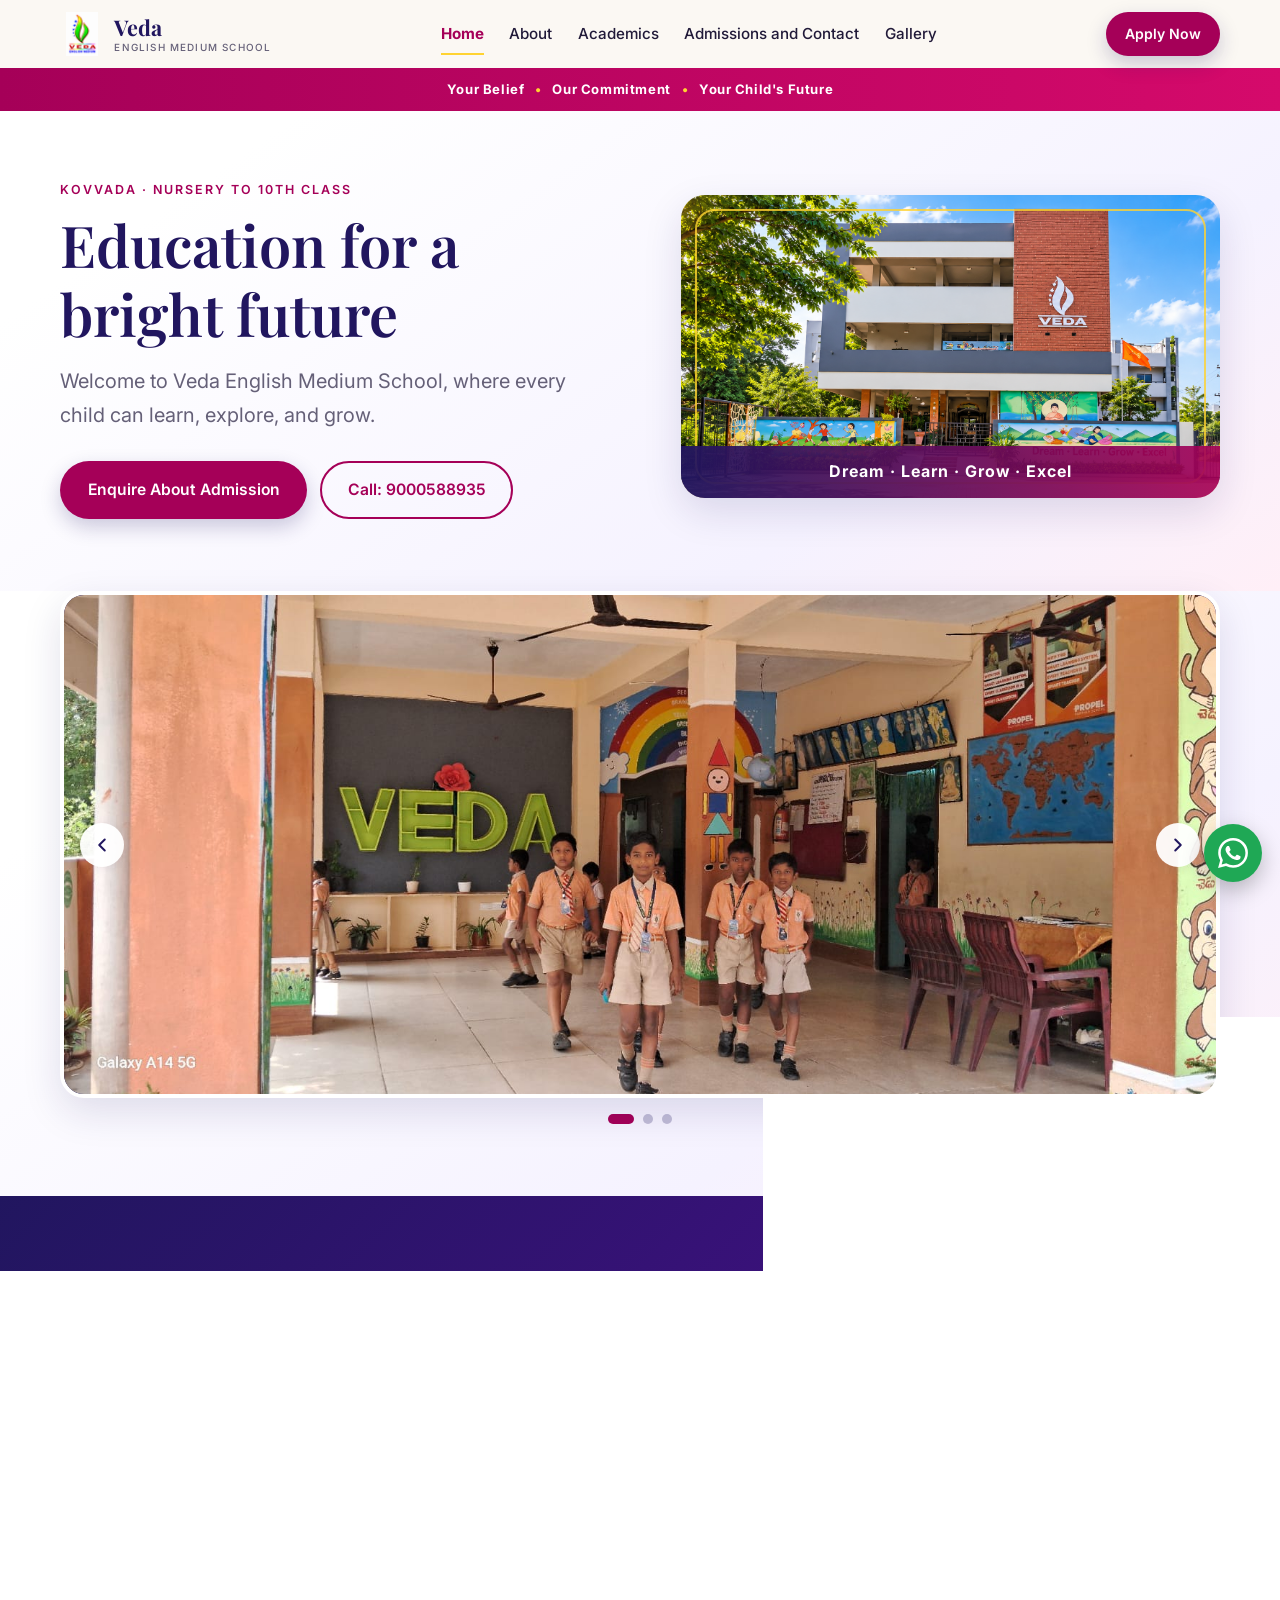
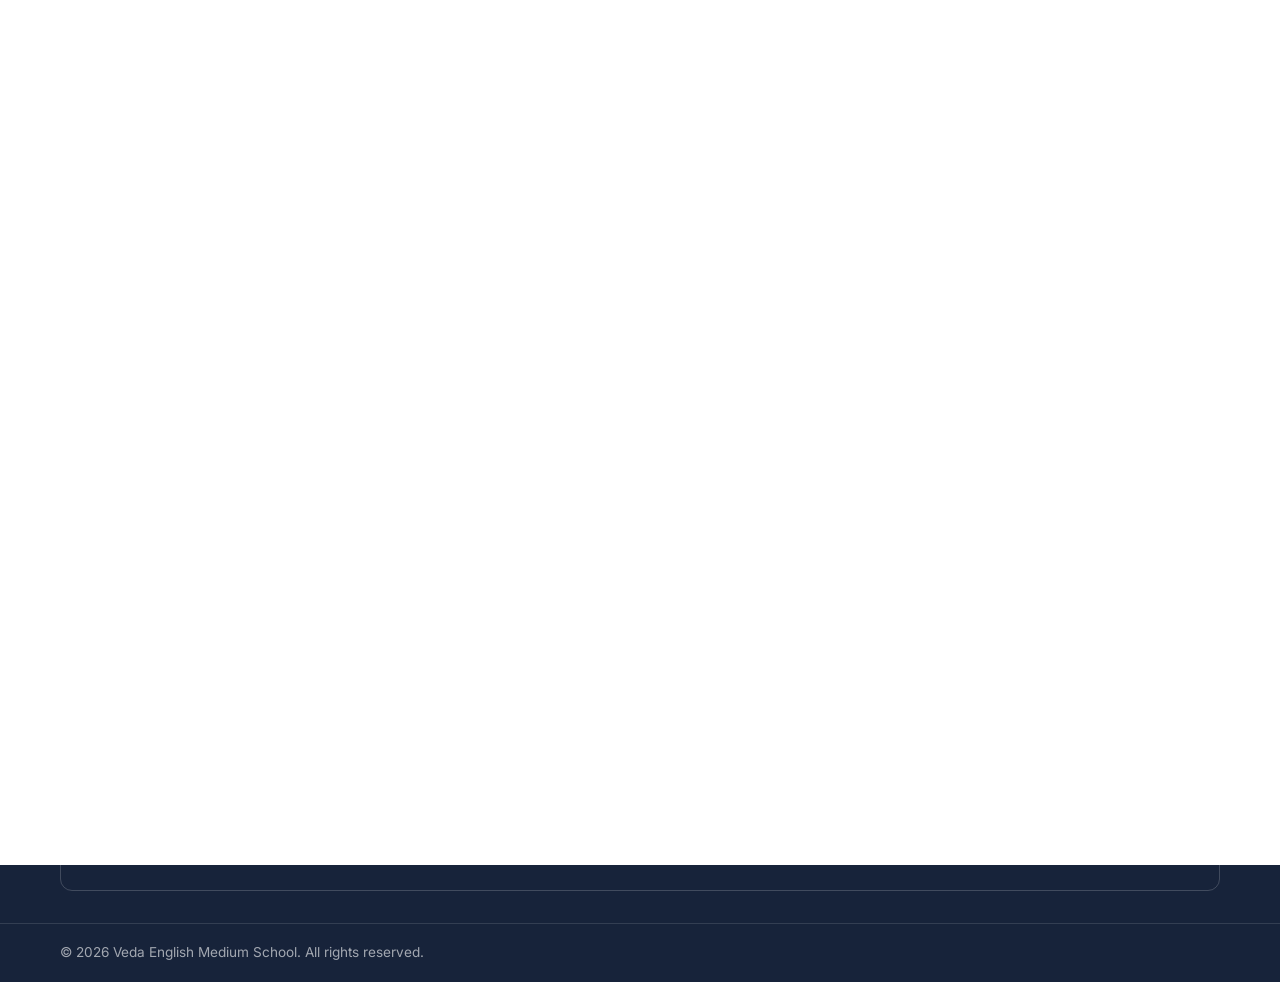
==== commit 657c1169: "redesgined" ====
--- a/index.html
+++ b/index.html
@@ -6,7 +6,7 @@
   <title>Veda English Medium School, Kovvada | Nursery to 10th Class</title>
   <meta name="description" content="Veda English Medium School in Kovvada, Andhra Pradesh offers English medium education from Nursery to 10th class. Contact us for admissions.">
   <link rel="canonical" href="https://vedaschool.online/">
-  <meta name="theme-color" content="#1F3A5F">
+  <meta name="theme-color" content="#A50058">
 
   <!-- Open Graph -->
   <meta property="og:type" content="website">
@@ -92,119 +92,122 @@
   <main id="main">
 
     <!-- HERO -->
-    <section class="hero">
+    <section class="hero home-hero">
+      <div class="hero-ribbon">Your Belief <span aria-hidden="true">&bull;</span> Our Commitment <span aria-hidden="true">&bull;</span> Your Child's Future</div>
       <div class="container hero-grid">
         <div class="hero-copy">
           <span class="eyebrow">Kovvada &middot; Nursery to 10th Class</span>
-          <h1>Welcome to Veda English Medium School</h1>
-          <p class="hero-tagline">Every Child is Special, Every Talent Matters, Every Dream Deserves a Chance.</p>
+          <h1>Education for a bright future</h1>
+          <p class="hero-tagline">Welcome to Veda English Medium School, where every child can learn, explore, and grow.</p>
           <div class="hero-actions">
-            <a class="btn btn-primary" href="contact.html#enquiry">Apply for Admission</a>
+            <a class="btn btn-primary" href="contact.html#admissions">Enquire About Admission</a>
             <a class="btn btn-outline" href="tel:+919000588935" data-call>Call: 9000588935</a>
           </div>
         </div>
         <div class="hero-media">
           <img src="assets/img/school-campus-entrance.png" alt="Veda English Medium School campus entrance in Kovvada" width="1870" height="841" fetchpriority="high">
-        </div>
-      </div>
-    </section>
-
-    <!-- WELCOME -->
-    <section class="section">
-      <div class="container welcome reveal">
-        <span class="eyebrow">About Us</span>
-        <h2>A warm place to learn and grow</h2>
-        <p>Veda English Medium School in Kovvada, Andhra Pradesh, welcomes students from Nursery to 10th class with English medium education.</p>
-      </div>
-    </section>
-
-    <!-- VISION & MISSION -->
-    <section class="section section-alt">
+          <span class="hero-image-label">Dream &middot; Learn &middot; Grow &middot; Excel</span>
+        </div>
+      </div>
+    </section>
+
+    <!-- SCHOOL PHOTOS -->
+    <section class="home-photo-section" aria-label="Life at Veda">
       <div class="container">
-        <div class="vm-grid" data-stagger>
-          <article class="vm-card">
-            <h3>Our Vision</h3>
-            <p>To provide quality education, develop good character, encourage creativity, and prepare students for a bright future.</p>
-          </article>
-          <article class="vm-card">
-            <h3>Our Mission</h3>
-            <p>Our mission is to create a safe, friendly, and inspiring learning environment where every student can discover their talents and achieve success.</p>
-          </article>
-        </div>
-      </div>
-    </section>
-
-    <!-- SPECIAL QUALITIES -->
-    <section class="section" id="qualities">
+        <div class="school-carousel" id="schoolCarousel" role="region" aria-label="School photos" aria-roledescription="carousel">
+          <div class="school-carousel-viewport">
+            <div class="school-carousel-track" id="schoolCarouselTrack">
+              <figure class="school-carousel-slide">
+                <img src="IMG-20261118-WA0028.jpg" alt="Students in the Veda school entrance hall" loading="lazy">
+              </figure>
+              <figure class="school-carousel-slide">
+                <img src="IMG-20261118-WA0046.jpg" alt="Students taking part in an outdoor school activity" loading="lazy">
+              </figure>
+              <figure class="school-carousel-slide">
+                <img src="IMG-20261118-WA0048.jpg" alt="Students presenting a solar system activity at Veda School" loading="lazy">
+              </figure>
+            </div>
+            <button class="school-carousel-arrow school-carousel-prev" type="button" data-carousel-prev aria-label="Previous school photo">
+              <svg viewBox="0 0 24 24" width="22" height="22" fill="none" stroke="currentColor" stroke-width="2.2" stroke-linecap="round" stroke-linejoin="round" aria-hidden="true"><path d="m15 18-6-6 6-6"/></svg>
+            </button>
+            <button class="school-carousel-arrow school-carousel-next" type="button" data-carousel-next aria-label="Next school photo">
+              <svg viewBox="0 0 24 24" width="22" height="22" fill="none" stroke="currentColor" stroke-width="2.2" stroke-linecap="round" stroke-linejoin="round" aria-hidden="true"><path d="m9 18 6-6-6-6"/></svg>
+            </button>
+          </div>
+          <div class="school-carousel-dots" role="group" aria-label="Choose a school photo">
+            <button class="school-carousel-dot" type="button" aria-label="Show photo 1" aria-current="true"></button>
+            <button class="school-carousel-dot" type="button" aria-label="Show photo 2"></button>
+            <button class="school-carousel-dot" type="button" aria-label="Show photo 3"></button>
+          </div>
+        </div>
+      </div>
+    </section>
+
+    <!-- HIGHLIGHTS -->
+    <section class="section home-highlights" id="qualities">
       <div class="container">
         <div class="section-head reveal">
-          <span class="eyebrow">Why Veda</span>
-          <h2>Our School's Special Qualities</h2>
-        </div>
-        <div class="q-grid" data-stagger>
-          <article class="q-card">
-            <div class="icon-wrap"><svg class="icon" aria-hidden="true"><use href="#i-book"/></svg></div>
-            <h3>Quality Education</h3>
-            <p>Providing excellent teaching and learning experiences.</p>
-          </article>
-          <article class="q-card">
-            <div class="icon-wrap"><svg class="icon" aria-hidden="true"><use href="#i-users"/></svg></div>
-            <h3>Experienced Teachers</h3>
-            <p>Dedicated and qualified teachers who guide every student.</p>
-          </article>
-          <article class="q-card">
-            <div class="icon-wrap"><svg class="icon" aria-hidden="true"><use href="#i-shield"/></svg></div>
-            <h3>Discipline</h3>
-            <p>Developing good manners, responsibility, and respect.</p>
-          </article>
-          <article class="q-card">
-            <div class="icon-wrap"><svg class="icon" aria-hidden="true"><use href="#i-monitor"/></svg></div>
-            <h3>Smart Learning</h3>
-            <p>Encouraging digital education and modern teaching methods.</p>
-          </article>
-          <article class="q-card">
-            <div class="icon-wrap"><svg class="icon" aria-hidden="true"><use href="#i-trophy"/></svg></div>
-            <h3>Sports and Games</h3>
-            <p>Promoting physical fitness, teamwork, and sportsmanship.</p>
-          </article>
-          <article class="q-card">
-            <div class="icon-wrap"><svg class="icon" aria-hidden="true"><use href="#i-palette"/></svg></div>
-            <h3>Creative Activities</h3>
-            <p>Encouraging arts, cultural programmes, and innovative thinking.</p>
-          </article>
-          <article class="q-card">
-            <div class="icon-wrap"><svg class="icon" aria-hidden="true"><use href="#i-heart"/></svg></div>
-            <h3>Student Care</h3>
-            <p>Providing a safe, caring, and supportive environment.</p>
-          </article>
-          <article class="q-card">
-            <div class="icon-wrap"><svg class="icon" aria-hidden="true"><use href="#i-star"/></svg></div>
-            <h3>Moral Values</h3>
-            <p>Teaching honesty, kindness, confidence, and leadership.</p>
-          </article>
-          <article class="q-card">
-            <div class="icon-wrap"><svg class="icon" aria-hidden="true"><use href="#i-chat"/></svg></div>
-            <h3>Parent Communication</h3>
-            <p>Maintaining strong relationships between parents and teachers.</p>
-          </article>
-          <article class="q-card">
-            <div class="icon-wrap"><svg class="icon" aria-hidden="true"><use href="#i-layers"/></svg></div>
-            <h3>Overall Development</h3>
-            <p>Focusing on academic, physical, social, and emotional development.</p>
+          <span class="eyebrow">Learn and Grow</span>
+          <h2>Our Highlights</h2>
+        </div>
+        <div class="highlights-grid" data-stagger>
+          <article class="highlight-card">
+            <div class="highlight-icon highlight-purple"><svg class="icon" aria-hidden="true"><use href="#i-users"/></svg></div>
+            <h3>Nursery to 10th Class</h3>
+          </article>
+          <article class="highlight-card">
+            <div class="highlight-icon highlight-pink"><svg class="icon" aria-hidden="true"><use href="#i-book"/></svg></div>
+            <h3>English Medium</h3>
+          </article>
+          <article class="highlight-card">
+            <div class="highlight-icon highlight-blue"><svg class="icon" aria-hidden="true"><use href="#i-layers"/></svg></div>
+            <h3>Smart Learning System</h3>
+          </article>
+          <article class="highlight-card">
+            <div class="highlight-icon highlight-green"><svg class="icon" aria-hidden="true"><use href="#i-monitor"/></svg></div>
+            <h3>Digital Classrooms</h3>
+          </article>
+          <article class="highlight-card">
+            <div class="highlight-icon highlight-orange"><svg class="icon" aria-hidden="true"><use href="#i-shield"/></svg></div>
+            <h3>Qualified Teachers</h3>
+          </article>
+          <article class="highlight-card">
+            <div class="highlight-icon highlight-red"><svg class="icon" aria-hidden="true"><use href="#i-heart"/></svg></div>
+            <h3>Activity-Based Learning</h3>
+          </article>
+          <article class="highlight-card">
+            <div class="highlight-icon highlight-green"><svg class="icon" aria-hidden="true"><use href="#i-palette"/></svg></div>
+            <h3>Cultural Activities</h3>
+          </article>
+          <article class="highlight-card">
+            <div class="highlight-icon highlight-purple"><svg class="icon" aria-hidden="true"><use href="#i-book"/></svg></div>
+            <h3>Science Exhibitions</h3>
+          </article>
+          <article class="highlight-card">
+            <div class="highlight-icon highlight-red"><svg class="icon" aria-hidden="true"><use href="#i-layers"/></svg></div>
+            <h3>Abacus &amp; Olympiad Training</h3>
+          </article>
+          <article class="highlight-card">
+            <div class="highlight-icon highlight-blue"><svg class="icon" aria-hidden="true"><use href="#i-chat"/></svg></div>
+            <h3>Spoken English</h3>
+          </article>
+          <article class="highlight-card">
+            <div class="highlight-icon highlight-pink"><svg class="icon" aria-hidden="true"><use href="#i-star"/></svg></div>
+            <h3>Personality Development</h3>
           </article>
         </div>
       </div>
     </section>
 
     <!-- GALLERY (categories and photos are loaded from Supabase by assets/js/gallery.js) -->
-    <section class="section section-alt" id="gallery" aria-labelledby="galleryTitle">
+    <section class="section home-achievements" id="gallery" aria-labelledby="galleryTitle">
       <div class="container">
         <div class="section-head reveal">
-          <span class="eyebrow">Gallery</span>
-          <h2 id="galleryTitle">Our School Gallery</h2>
-        </div>
-
-        <div class="g-tabs" id="galleryTabs" role="group" aria-label="Gallery categories" hidden></div>
+          <span class="eyebrow">Learning Beyond the Classroom</span>
+          <h2 id="galleryTitle">Our Achievements</h2>
+        </div>
+
+        <div class="achievement-grid" id="galleryCategories" role="group" aria-label="Photo categories" hidden></div>
 
         <div class="g-state" id="galleryState" role="status" aria-live="polite">Loading photos&hellip;</div>
 
@@ -228,28 +231,49 @@
       </div>
     </section>
 
-    <!-- OUR PROMISE -->
-    <section class="section">
-      <div class="container">
-        <div class="section-head reveal">
-          <span class="eyebrow">Our Promise</span>
-        </div>
-        <div class="promise reveal">
-          <blockquote>Every Child is Special, Every Talent Matters, Every Dream Deserves a Chance.</blockquote>
-          <p class="promise-closing">Together, let us build a brighter future through knowledge, discipline, creativity, and values.</p>
+    <!-- SMART SCHOOL -->
+    <section class="section smart-school">
+      <div class="container smart-school-grid">
+        <div class="smart-school-copy reveal">
+          <span class="eyebrow">Learning for Tomorrow</span>
+          <h2>Veda Smart School</h2>
+          <p>Interactive digital learning supports our students as they build knowledge, confidence, and skills for the future.</p>
+          <ul class="smart-feature-list">
+            <li><svg class="icon" aria-hidden="true"><use href="#i-monitor"/></svg> Interactive learning</li>
+            <li><svg class="icon" aria-hidden="true"><use href="#i-star"/></svg> Engaging digital lessons</li>
+            <li><svg class="icon" aria-hidden="true"><use href="#i-book"/></svg> Learning resources</li>
+            <li><svg class="icon" aria-hidden="true"><use href="#i-layers"/></svg> Student progress support</li>
+          </ul>
+        </div>
+        <div class="smart-visual reveal" aria-label="Smart learning features">
+          <div class="smart-device">
+            <div class="smart-device-top"><span></span><span></span><span></span></div>
+            <div class="smart-screen">
+              <span class="smart-screen-kicker">VEDA SMART SCHOOL</span>
+              <span class="smart-screen-title">Learn something<br>new every day.</span>
+              <div class="smart-screen-line"></div>
+              <div class="smart-screen-row"><span>01</span> Smart classroom</div>
+              <div class="smart-screen-row"><span>02</span> Interactive lessons</div>
+              <div class="smart-screen-row"><span>03</span> Progress support</div>
+            </div>
+          </div>
+          <span class="smart-spark smart-spark-one" aria-hidden="true">&bull;</span>
+          <span class="smart-spark smart-spark-two" aria-hidden="true">&bull;</span>
         </div>
       </div>
     </section>
 
     <!-- CLOSING CTA -->
-    <section class="cta-band">
+    <section class="cta-band home-cta">
       <div class="container reveal">
-        <h2>Enquire About Admission</h2>
-        <p>Speak to us about admission for Nursery to 10th class.</p>
+        <span class="eyebrow">Admissions Open</span>
+        <h2>Enrol today. Shape a bright tomorrow.</h2>
+        <p>Join Veda English Medium School in Kovvada. Contact us to learn about admissions from Nursery to 10th class.</p>
         <div class="cta-actions">
-          <a class="btn btn-gold" href="contact.html#enquiry">Apply for Admission</a>
-          <a class="btn btn-light" href="#" data-wa>Chat on WhatsApp</a>
-        </div>
+          <a class="btn btn-gold" href="contact.html#admissions">Enquire Now</a>
+          <a class="btn btn-light" href="tel:+919000588935" data-call>Call 9000588935</a>
+        </div>
+        <p class="home-cta-address">Kovvada, Andhra Pradesh 533006</p>
       </div>
     </section>
 
--- a/assets/css/style.css
+++ b/assets/css/style.css
@@ -3,17 +3,17 @@
    Change the colours in :root to match the logo exactly.
    ========================================================== */
 :root {
-  --ivory: #FBF8F2;
-  --cream: #F3ECDD;
-  --ink: #2B2A33;
-  --muted: #5F5E69;
-  --primary: #1F3A5F;       /* primary accent: set from logo */
-  --primary-dark: #152B48;
-  --accent: #C8963E;        /* secondary accent: set from logo */
+  --ivory: #FFF9FC;
+  --cream: #F5F0FA;
+  --ink: #211A39;
+  --muted: #656078;
+  --primary: #A50058;
+  --primary-dark: #21165F;
+  --accent: #FFD331;
   --white: #FFFFFF;
   --radius: 18px;
-  --shadow-sm: 0 2px 12px rgba(31, 58, 95, .07);
-  --shadow: 0 14px 38px rgba(31, 58, 95, .11);
+  --shadow-sm: 0 2px 12px rgba(33, 22, 95, .08);
+  --shadow: 0 14px 38px rgba(33, 22, 95, .13);
   --font-head: "Playfair Display", Georgia, "Times New Roman", serif;
   --font-body: "Inter", system-ui, -apple-system, "Segoe UI", Roboto, sans-serif;
   --header-h: 68px;
@@ -58,8 +58,8 @@
   transition: transform .2s ease, box-shadow .2s ease, background .2s ease, color .2s ease;
 }
 .btn:hover { transform: translateY(-2px); }
-.btn-primary { background: var(--primary); color: #fff; box-shadow: 0 8px 20px rgba(31, 58, 95, .22); }
-.btn-primary:hover { background: var(--primary-dark); box-shadow: 0 12px 26px rgba(31, 58, 95, .28); }
+.btn-primary { background: var(--primary); color: #fff; box-shadow: 0 8px 20px rgba(33, 22, 95, .22); }
+.btn-primary:hover { background: var(--primary-dark); box-shadow: 0 12px 26px rgba(33, 22, 95, .28); }
 .btn-outline { background: transparent; color: var(--primary); border-color: var(--primary); }
 .btn-outline:hover { background: var(--primary); color: #fff; }
 .btn-gold { background: var(--accent); color: #1f1a10; }
@@ -70,7 +70,7 @@
 
 /* ---------- Header ---------- */
 .site-header { position: sticky; top: 0; z-index: 100; background: rgba(251, 248, 242, .92); backdrop-filter: blur(10px); -webkit-backdrop-filter: blur(10px); transition: box-shadow .25s ease; }
-.site-header.scrolled { box-shadow: 0 4px 22px rgba(31, 58, 95, .10); }
+.site-header.scrolled { box-shadow: 0 4px 22px rgba(33, 22, 95, .10); }
 .header-inner { height: var(--header-h); display: flex; align-items: center; justify-content: space-between; gap: 1rem; }
 .brand { display: flex; align-items: center; gap: .65rem; color: var(--primary-dark); text-decoration: none !important; }
 .brand img { width: 44px; height: 44px; object-fit: contain; }
@@ -78,10 +78,10 @@
 .brand-text small { font-family: var(--font-body); font-size: .62rem; font-weight: 500; letter-spacing: .12em; text-transform: uppercase; color: var(--muted); margin-top: 3px; }
 .header-actions { display: flex; align-items: center; gap: .6rem; }
 
-.main-nav { position: absolute; top: 100%; left: 0; right: 0; background: var(--ivory); max-height: 0; overflow: hidden; transition: max-height .35s ease; box-shadow: 0 14px 24px rgba(31, 58, 95, .08); }
+.main-nav { position: absolute; top: 100%; left: 0; right: 0; background: var(--ivory); max-height: 0; overflow: hidden; transition: max-height .35s ease; box-shadow: 0 14px 24px rgba(33, 22, 95, .08); }
 .nav-open .main-nav { max-height: 420px; }
 .main-nav ul { padding: .5rem 4% 1rem; }
-.main-nav a { display: block; padding: .8rem .2rem; color: var(--ink); font-weight: 500; border-bottom: 1px solid rgba(31, 58, 95, .08); text-decoration: none; }
+.main-nav a { display: block; padding: .8rem .2rem; color: var(--ink); font-weight: 500; border-bottom: 1px solid rgba(33, 22, 95, .08); text-decoration: none; }
 .main-nav a:hover, .main-nav a.active { color: var(--primary); }
 .main-nav a.active { font-weight: 700; }
 
@@ -110,10 +110,10 @@
 .intro-logo { width: 150px; height: 210px; object-fit: contain; margin: 0 auto; opacity: 0; transform: scale(.82) rotate(-5deg); animation: introLogo .75s .12s cubic-bezier(.2, .8, .2, 1) forwards; }
 .intro-name { margin-top: 17px; font-family: var(--font-head); font-size: clamp(1.15rem, 4vw, 1.45rem); color: var(--primary-dark); opacity: 0; animation: introFadeUp .65s .58s ease forwards; }
 .intro-tagline { margin-top: .45rem; color: var(--muted); font-size: .68rem; letter-spacing: .14em; text-transform: uppercase; opacity: 0; animation: introFadeUp .6s .82s ease forwards; }
-.intro-progress { width: 136px; height: 1px; margin: 20px auto 0; overflow: hidden; background: rgba(31, 58, 95, .14); opacity: 0; animation: introFade .3s .9s ease forwards; }
+.intro-progress { width: 136px; height: 1px; margin: 20px auto 0; overflow: hidden; background: rgba(33, 22, 95, .14); opacity: 0; animation: introFade .3s .9s ease forwards; }
 .intro-progress span { display: block; width: 100%; height: 100%; background: var(--primary); transform: scaleX(0); transform-origin: left; animation: introProgress 1.4s cubic-bezier(.45, 0, .55, 1) 1s forwards; }
 .intro-status { margin-top: 13px; color: var(--muted); font-family: var(--font-head); font-size: .8rem; font-style: italic; opacity: 0; animation: introFade .5s 1.08s ease forwards; }
-.intro-skip { position: absolute; top: 18px; right: 18px; background: transparent; border: 1px solid rgba(31, 58, 95, .3); color: var(--primary); padding: .4rem 1rem; border-radius: 999px; font: 600 .85rem var(--font-body); cursor: pointer; }
+.intro-skip { position: absolute; top: 18px; right: 18px; background: transparent; border: 1px solid rgba(33, 22, 95, .3); color: var(--primary); padding: .4rem 1rem; border-radius: 999px; font: 600 .85rem var(--font-body); cursor: pointer; }
 .intro-skip:hover { background: var(--primary); color: #fff; }
 @keyframes introLogo { to { opacity: 1; transform: scale(1) rotate(0); } }
 @keyframes introFadeUp { from { opacity: 0; transform: translateY(8px); } to { opacity: 1; transform: translateY(0); } }
@@ -126,14 +126,14 @@
 
 /* ---------- Hero ---------- */
 .hero { padding: clamp(2.4rem, 6vw, 4.5rem) 0 clamp(3rem, 7vw, 5rem); background:
-  radial-gradient(ellipse 60% 50% at 90% 0%, rgba(200, 150, 62, .16), transparent 70%),
-  radial-gradient(ellipse 55% 50% at 0% 100%, rgba(31, 58, 95, .08), transparent 70%); }
+  radial-gradient(ellipse 60% 50% at 90% 0%, rgba(255, 211, 49, .16), transparent 70%),
+  radial-gradient(ellipse 55% 50% at 0% 100%, rgba(165, 0, 88, .08), transparent 70%); }
 .hero-grid { display: grid; gap: 2.4rem; align-items: center; }
 .hero h1 { font-size: clamp(2.2rem, 6vw, 3.6rem); margin-bottom: 1rem; }
 .hero-tagline { font-size: clamp(1.05rem, 2.2vw, 1.25rem); color: var(--muted); max-width: 34rem; margin-bottom: 1.8rem; }
 .hero-actions { display: flex; flex-wrap: wrap; gap: .8rem; }
 .hero-media { position: relative; border-radius: 28px; aspect-ratio: 16 / 9; background: linear-gradient(135deg, #EADFC7, #D6E0EE); box-shadow: var(--shadow); overflow: hidden; }
-.hero-media::before { content: ""; position: absolute; inset: 14px; border: 2px solid rgba(200, 150, 62, .7); border-radius: 20px; z-index: 2; pointer-events: none; }
+.hero-media::before { content: ""; position: absolute; inset: 14px; border: 2px solid rgba(255, 211, 49, .8); border-radius: 20px; z-index: 2; pointer-events: none; }
 .hero-media img { width: 100%; height: 100%; object-fit: cover; }
 @media (min-width: 900px) { .hero-grid { grid-template-columns: 1.05fr 1fr; gap: 3.5rem; } }
 
@@ -153,7 +153,7 @@
 .q-grid { display: grid; gap: 1.1rem; grid-template-columns: 1fr; }
 .q-card { background: #fff; border-radius: var(--radius); padding: 1.7rem 1.4rem; box-shadow: var(--shadow-sm); transition: transform .3s ease, box-shadow .3s ease; }
 .q-card:hover { transform: translateY(-6px); box-shadow: var(--shadow); }
-.q-card .icon-wrap { width: 52px; height: 52px; border-radius: 14px; display: grid; place-items: center; background: rgba(31, 58, 95, .08); color: var(--primary); margin-bottom: 1rem; transition: background .3s ease, color .3s ease; }
+.q-card .icon-wrap { width: 52px; height: 52px; border-radius: 14px; display: grid; place-items: center; background: rgba(165, 0, 88, .08); color: var(--primary); margin-bottom: 1rem; transition: background .3s ease, color .3s ease; }
 .q-card:hover .icon-wrap { background: var(--primary); color: #fff; }
 .icon { width: 26px; height: 26px; fill: none; stroke: currentColor; stroke-width: 1.8; stroke-linecap: round; stroke-linejoin: round; }
 .q-card h3 { font-size: 1.12rem; margin-bottom: .4rem; }
@@ -196,7 +196,7 @@
 @keyframes waPulse { 0% { box-shadow: 0 8px 22px rgba(0, 0, 0, .25), 0 0 0 0 rgba(31, 168, 85, .5); } 70% { box-shadow: 0 8px 22px rgba(0, 0, 0, .25), 0 0 0 16px rgba(31, 168, 85, 0); } 100% { box-shadow: 0 8px 22px rgba(0, 0, 0, .25), 0 0 0 0 rgba(31, 168, 85, 0); } }
 
 /* ---------- Inner page banner (used from Stage 3) ---------- */
-.page-banner { background: linear-gradient(135deg, var(--cream), #E9E1CF); padding: clamp(2rem, 5vw, 3rem) 0; text-align: center; border-bottom: 1px solid rgba(31, 58, 95, .08); }
+.page-banner { background: linear-gradient(135deg, var(--cream), #f9e9f1); padding: clamp(2rem, 5vw, 3rem) 0; text-align: center; border-bottom: 1px solid rgba(33, 22, 95, .08); }
 .page-banner h1 { font-size: clamp(1.9rem, 5vw, 2.8rem); margin: 0; }
 .page-banner p { margin: .4rem 0 0; color: var(--muted); }
 
@@ -206,4 +206,118 @@
   *, *::before, *::after { animation-duration: .01ms !important; animation-iteration-count: 1 !important; transition-duration: .01ms !important; }
   .wa-float { animation: none; }
   .js .reveal { opacity: 1; transform: none; }
+}
+
+/* ---------- Home page: flyer-inspired layout ---------- */
+body[data-page="home"] { background: #fff; }
+
+.home-hero { padding: 0 0 clamp(2.6rem, 6vw, 4.5rem); background: linear-gradient(145deg, #fff 18%, #f5f2ff 72%, #ffeff7); }
+.hero-ribbon { padding: .65rem 1rem; background: linear-gradient(90deg, #a50058, #d50a6b); color: #fff; text-align: center; font-size: .82rem; font-weight: 700; letter-spacing: .045em; }
+.hero-ribbon span { padding: 0 .45rem; color: var(--accent); }
+.home-hero .hero-grid { padding-top: clamp(2.4rem, 5vw, 4.2rem); }
+.home-hero .eyebrow { color: var(--primary); }
+.home-hero h1 { color: var(--primary-dark); }
+.home-hero .hero-media { border-radius: 24px; }
+.hero-image-label { position: absolute; z-index: 3; right: 0; bottom: 0; left: 0; padding: .8rem 1rem; color: #fff; background: linear-gradient(90deg, rgba(33, 22, 95, .94), rgba(165, 0, 88, .9)); text-align: center; font-weight: 700; letter-spacing: .06em; }
+
+.home-photo-section { padding: 0 0 clamp(2.6rem, 6vw, 4.5rem); background: linear-gradient(145deg, #fff 18%, #f5f2ff 72%, #ffeff7); }
+.school-carousel { position: relative; }
+.school-carousel-viewport { position: relative; overflow: hidden; aspect-ratio: 16 / 7; border: 4px solid #fff; border-radius: 24px; background: #21165f; box-shadow: var(--shadow); }
+.school-carousel-track { display: flex; width: 100%; height: 100%; transition: transform .7s cubic-bezier(.65, 0, .35, 1); will-change: transform; }
+.school-carousel-slide { flex: 0 0 100%; min-width: 0; height: 100%; margin: 0; overflow: hidden; }
+.school-carousel-slide img { width: 100%; height: 100%; object-fit: cover; }
+.school-carousel-arrow { position: absolute; top: 50%; z-index: 2; width: 44px; height: 44px; display: grid; place-items: center; border: 0; border-radius: 50%; background: rgba(255, 255, 255, .94); color: var(--primary-dark); cursor: pointer; box-shadow: var(--shadow-sm); transform: translateY(-50%); transition: color .2s ease, background .2s ease; }
+.school-carousel-arrow:hover { background: var(--primary); color: #fff; }
+.school-carousel-prev { left: 1rem; }
+.school-carousel-next { right: 1rem; }
+.school-carousel-dots { display: flex; justify-content: center; align-items: center; gap: .55rem; margin-top: 1rem; }
+.school-carousel-dot { width: 10px; height: 10px; padding: 0; border: 0; border-radius: 10px; background: rgba(33, 22, 95, .25); cursor: pointer; transition: width .25s ease, background .25s ease; }
+.school-carousel-dot[aria-current="true"] { width: 26px; background: var(--primary); }
+@media (max-width: 600px) {
+  .school-carousel-viewport { aspect-ratio: 4 / 3; border-radius: 18px; }
+  .school-carousel-arrow { width: 40px; height: 40px; }
+  .school-carousel-prev { left: .65rem; }
+  .school-carousel-next { right: .65rem; }
+}
+
+.home-highlights { color: #fff; background: linear-gradient(135deg, #21165f, #401081 58%, #6b0784); }
+.home-highlights .section-head h2 { color: #fff; }
+.home-highlights .section-head h2::after { background: var(--accent); }
+.home-highlights .eyebrow { color: #ffe15a; }
+.highlights-grid { display: grid; grid-template-columns: repeat(2, minmax(0, 1fr)); gap: .75rem; }
+.highlight-card { min-height: 148px; padding: 1.1rem .75rem; display: flex; flex-direction: column; align-items: center; justify-content: center; gap: .8rem; border: 1px solid rgba(33, 22, 95, .12); border-radius: 16px; background: #fff; color: var(--primary-dark); text-align: center; box-shadow: 0 8px 22px rgba(13, 8, 50, .16); transition: transform .25s ease, box-shadow .25s ease; }
+.highlight-card:hover { transform: translateY(-4px); box-shadow: 0 14px 28px rgba(13, 8, 50, .24); }
+.highlight-card h3 { margin: 0; color: var(--primary-dark); font: 700 .91rem/1.3 var(--font-body); }
+.highlight-icon { width: 58px; height: 58px; display: grid; place-items: center; flex: none; border-radius: 50%; color: #fff; }
+.highlight-icon .icon { width: 28px; height: 28px; stroke: currentColor; }
+.highlight-purple { background: #7921aa; }
+.highlight-pink { background: #d91455; }
+.highlight-blue { background: #2453bc; }
+.highlight-green { background: #23933f; }
+.highlight-orange { background: #e58b12; }
+.highlight-red { background: #dc4233; }
+@media (min-width: 600px) { .highlights-grid { grid-template-columns: repeat(3, minmax(0, 1fr)); gap: 1rem; } }
+@media (min-width: 900px) { .highlights-grid { grid-template-columns: repeat(4, minmax(0, 1fr)); } }
+@media (min-width: 1200px) { .highlights-grid { grid-template-columns: repeat(6, minmax(0, 1fr)); } }
+
+.home-achievements { background: linear-gradient(135deg, #fff7ec, #fff 55%, #f3edff); }
+.home-achievements .section-head h2 { display: inline-block; padding: .55rem 1.8rem; border-radius: 999px; background: linear-gradient(90deg, #a50058, #d50a6b); color: #fff; box-shadow: 0 8px 22px rgba(165, 0, 88, .18); }
+.home-achievements .section-head h2::after { display: none; }
+.achievement-grid { display: grid; grid-template-columns: repeat(2, minmax(0, 1fr)); gap: .8rem; }
+.achievement-card { position: relative; isolation: isolate; width: 100%; min-height: 178px; padding: 1.15rem; display: flex; flex-direction: column; align-items: center; justify-content: center; gap: .8rem; overflow: hidden; border: 3px solid #fff; border-radius: 20px; color: #fff; text-align: center; font: inherit; cursor: pointer; appearance: none; box-shadow: 0 10px 24px rgba(32, 18, 83, .16); transition: transform .25s ease, box-shadow .25s ease, border-color .25s ease; }
+.achievement-card:hover { transform: translateY(-4px); box-shadow: 0 14px 28px rgba(32, 18, 83, .24); }
+.achievement-card[aria-pressed="true"] { border-color: var(--accent); }
+.achievement-cover, .achievement-shade { position: absolute; z-index: -1; inset: 0; width: 100%; height: 100%; border-radius: inherit; }
+.achievement-cover { object-fit: cover; }
+.achievement-shade { background: linear-gradient(180deg, rgba(20, 12, 48, .2), rgba(20, 12, 48, .86)); }
+.achievement-mark { position: relative; z-index: 1; width: 62px; height: 62px; display: grid; place-items: center; border: 1px solid rgba(255, 255, 255, .62); border-radius: 50%; background: rgba(255, 255, 255, .18); }
+.achievement-mark .icon { width: 30px; height: 30px; stroke: #fff; }
+.achievement-name { position: relative; z-index: 1; color: #fff; font: 700 1rem/1.25 var(--font-body); text-shadow: 0 2px 6px rgba(0, 0, 0, .22); }
+.achievement-count { position: relative; z-index: 1; color: rgba(255, 255, 255, .88); font-size: .78rem; font-weight: 600; }
+.achievement-color-0 { background: linear-gradient(145deg, #a50058, #e13080); }
+.achievement-color-1 { background: linear-gradient(145deg, #e46b21, #efb63b); }
+.achievement-color-2 { background: linear-gradient(145deg, #234db3, #318ac5); }
+.achievement-color-3 { background: linear-gradient(145deg, #6d218e, #b52386); }
+@media (min-width: 700px) { .achievement-grid { grid-template-columns: repeat(4, minmax(0, 1fr)); gap: 1rem; } .achievement-card { min-height: 220px; } }
+
+.smart-school { overflow: hidden; background: linear-gradient(120deg, #eefaff, #fff 58%, #f0edff); }
+.smart-school-grid { display: grid; gap: 2rem; align-items: center; }
+.smart-school-copy h2 { margin-bottom: .8rem; color: var(--primary-dark); font-size: clamp(2rem, 5vw, 3rem); text-transform: uppercase; }
+.smart-school-copy > p { max-width: 34rem; color: var(--muted); font-size: 1.05rem; }
+.smart-feature-list { display: grid; gap: .7rem; margin-top: 1.4rem; }
+.smart-feature-list li { display: flex; align-items: center; gap: .75rem; color: var(--primary-dark); font-weight: 600; }
+.smart-feature-list .icon { width: 34px; height: 34px; flex: none; padding: 7px; border-radius: 10px; background: #f4e3f0; color: var(--primary); }
+.smart-visual { position: relative; min-height: 350px; display: grid; place-items: center; padding: 2rem 1rem; overflow: hidden; border-radius: 28px; background: radial-gradient(circle at 75% 15%, #50d9ff 0, transparent 26%), linear-gradient(145deg, #142d80, #136cd0 58%, #4fd3e9); box-shadow: var(--shadow); }
+.smart-visual::before, .smart-visual::after { content: ""; position: absolute; width: 210px; height: 210px; border: 1px solid rgba(255, 255, 255, .27); border-radius: 50%; }
+.smart-visual::before { top: -110px; right: -40px; }
+.smart-visual::after { bottom: -150px; left: -60px; width: 300px; height: 300px; }
+.smart-device { position: relative; z-index: 1; width: min(100%, 310px); padding: 10px; border: 3px solid #29334a; border-radius: 22px; background: #f7f8ff; box-shadow: 0 20px 45px rgba(8, 20, 70, .35); transform: rotate(-2deg); }
+.smart-device-top { height: 14px; display: flex; justify-content: center; gap: 5px; }
+.smart-device-top span { width: 4px; height: 4px; border-radius: 50%; background: #8790a3; }
+.smart-screen { min-height: 260px; padding: 1.2rem; display: flex; flex-direction: column; border-radius: 12px; background: linear-gradient(155deg, #fff, #edf5ff); }
+.smart-screen-kicker { color: var(--primary); font-size: .65rem; font-weight: 800; letter-spacing: .13em; }
+.smart-screen-title { margin: .65rem 0; color: var(--primary-dark); font: 700 1.55rem/1.15 var(--font-head); }
+.smart-screen-line { width: 100%; height: 1px; margin: .2rem 0 .7rem; background: #d6deed; }
+.smart-screen-row { padding: .48rem 0; display: flex; align-items: center; gap: .65rem; color: #45445b; font-size: .82rem; font-weight: 600; }
+.smart-screen-row span { width: 25px; height: 25px; display: grid; place-items: center; border-radius: 8px; background: #e9f4ed; color: #20824a; font-size: .7rem; }
+.smart-spark { position: absolute; z-index: 1; color: #ffe354; font-size: 3rem; line-height: 1; }
+.smart-spark-one { top: 16%; left: 17%; }
+.smart-spark-two { right: 14%; bottom: 17%; font-size: 4rem; color: #fff; }
+@media (min-width: 820px) { .smart-school-grid { grid-template-columns: 1fr 1fr; gap: 3.5rem; } .smart-visual { min-height: 440px; } }
+
+.home-cta { position: relative; overflow: hidden; background: linear-gradient(120deg, #a50058, #d30a69 60%, #851080); }
+.home-cta::before, .home-cta::after { content: ""; position: absolute; width: 220px; height: 220px; border: 1px solid rgba(255, 255, 255, .17); border-radius: 50%; }
+.home-cta::before { top: -140px; left: -70px; }
+.home-cta::after { right: -70px; bottom: -150px; }
+.home-cta .container { position: relative; z-index: 1; }
+.home-cta .eyebrow { color: #ffe15a; }
+.home-cta h2 { max-width: 800px; margin-inline: auto; font-size: clamp(1.8rem, 5vw, 2.8rem); }
+.home-cta .btn-gold { background: #ffd331; color: #21165f; }
+.home-cta .btn-gold:hover { background: #ffe06a; }
+.home-cta-address { margin: 1.5rem 0 0 !important; color: rgba(255, 255, 255, .84) !important; font-size: .92rem !important; }
+
+@media (max-width: 380px) {
+  .hero-ribbon { font-size: .7rem; }
+  .highlights-grid, .achievement-grid { grid-template-columns: 1fr; }
+  .highlight-card { min-height: 130px; }
 }
--- a/assets/css/gallery.css
+++ b/assets/css/gallery.css
@@ -7,7 +7,7 @@
 .g-tabs { display: flex; flex-wrap: wrap; justify-content: center; gap: .6rem; margin: 0 auto 2rem; }
 .g-tab {
   font: 600 .9rem var(--font-body); min-height: 44px; padding: .5rem 1.3rem; border-radius: 999px;
-  border: 1.5px solid rgba(31, 58, 95, .25); background: #fff; color: var(--primary); cursor: pointer;
+  border: 1.5px solid rgba(33, 22, 95, .25); background: #fff; color: var(--primary); cursor: pointer;
   transition: background .2s ease, color .2s ease, border-color .2s ease, transform .2s ease;
 }
 .g-tab:hover { transform: translateY(-1px); border-color: var(--primary); }
@@ -46,7 +46,7 @@
 
 .g-meta { margin-top: .3rem; text-align: center; }
 .g-dots { display: flex; flex-wrap: wrap; justify-content: center; gap: .55rem; }
-.g-dot { position: relative; width: 10px; height: 10px; padding: 0; border: 0; border-radius: 6px; background: rgba(31, 58, 95, .25); cursor: pointer; transition: width .3s ease, background .3s ease; }
+.g-dot { position: relative; width: 10px; height: 10px; padding: 0; border: 0; border-radius: 6px; background: rgba(33, 22, 95, .25); cursor: pointer; transition: width .3s ease, background .3s ease; }
 .g-dot::after { content: ""; position: absolute; inset: -10px -4px; } /* larger tap area */
 .g-dot[aria-current="true"] { width: 26px; background: var(--accent); }
 .g-count { color: var(--muted); font-size: .92rem; font-weight: 500; }
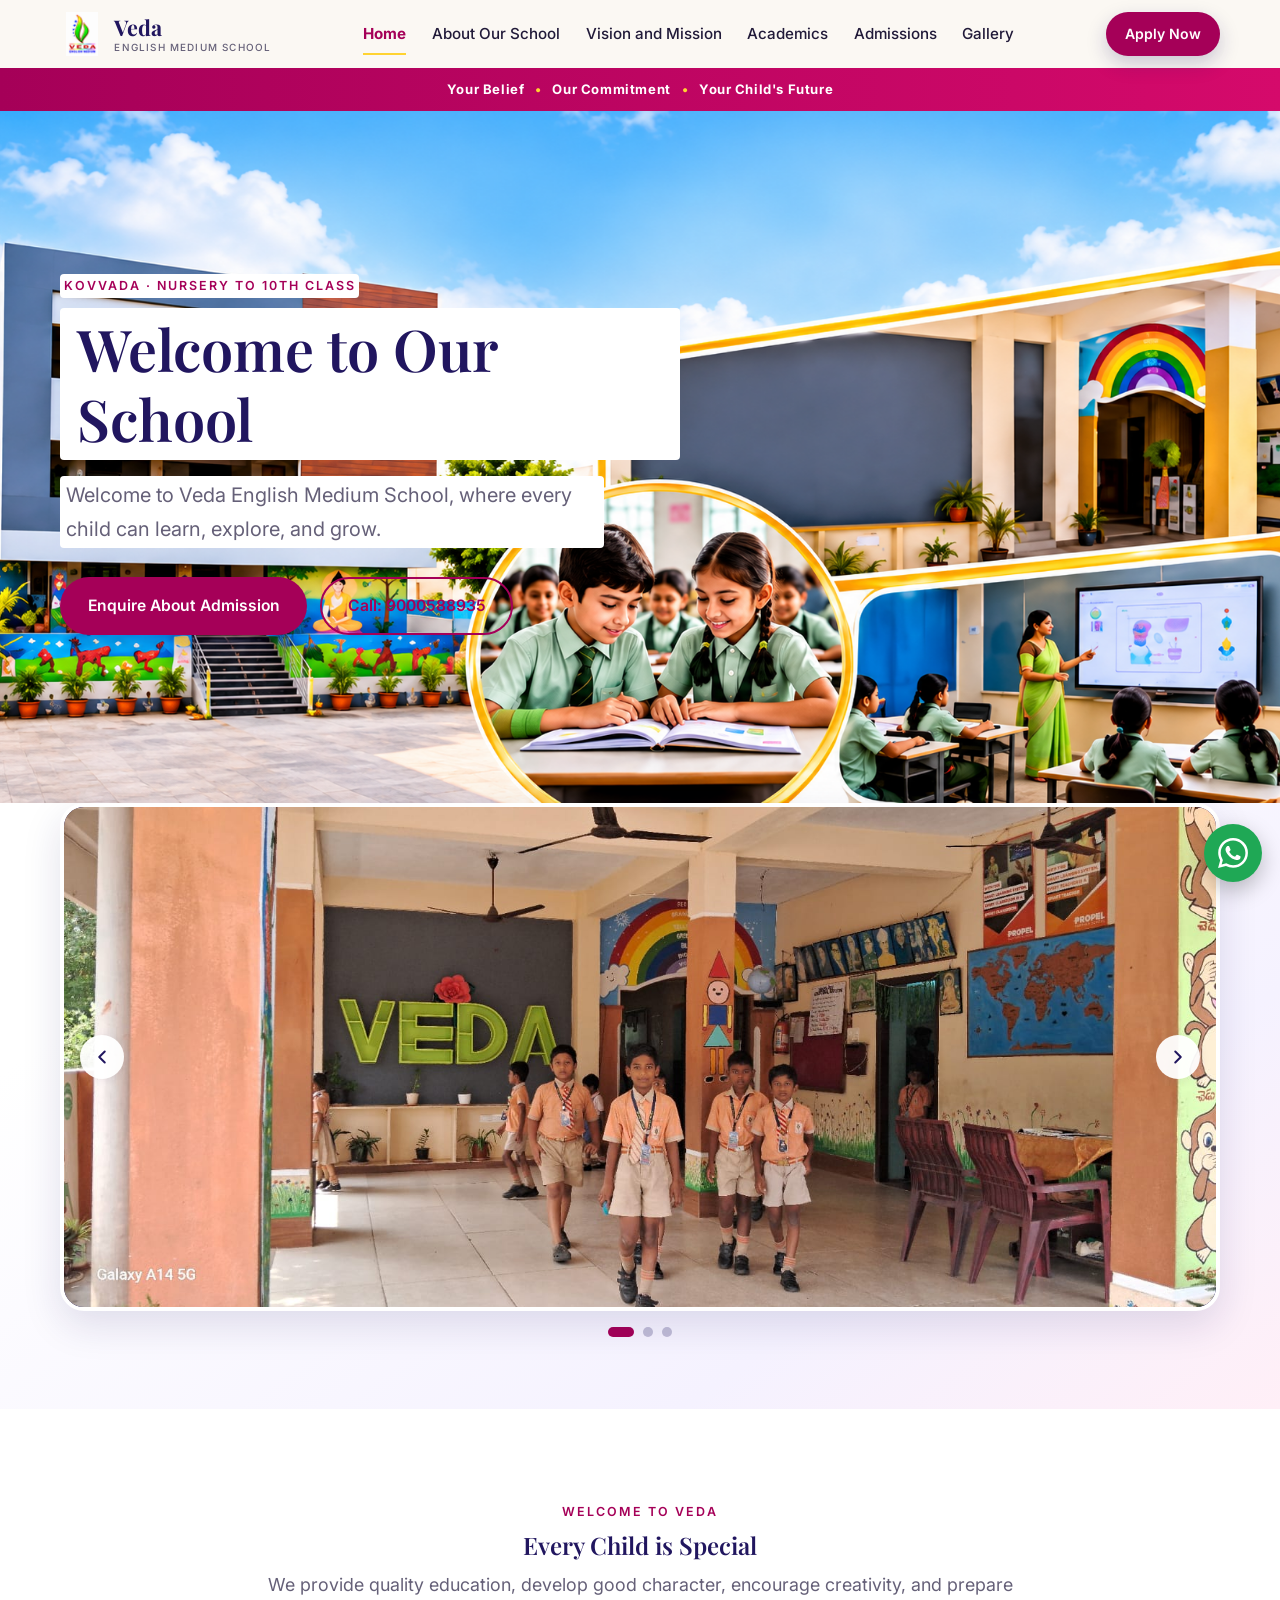
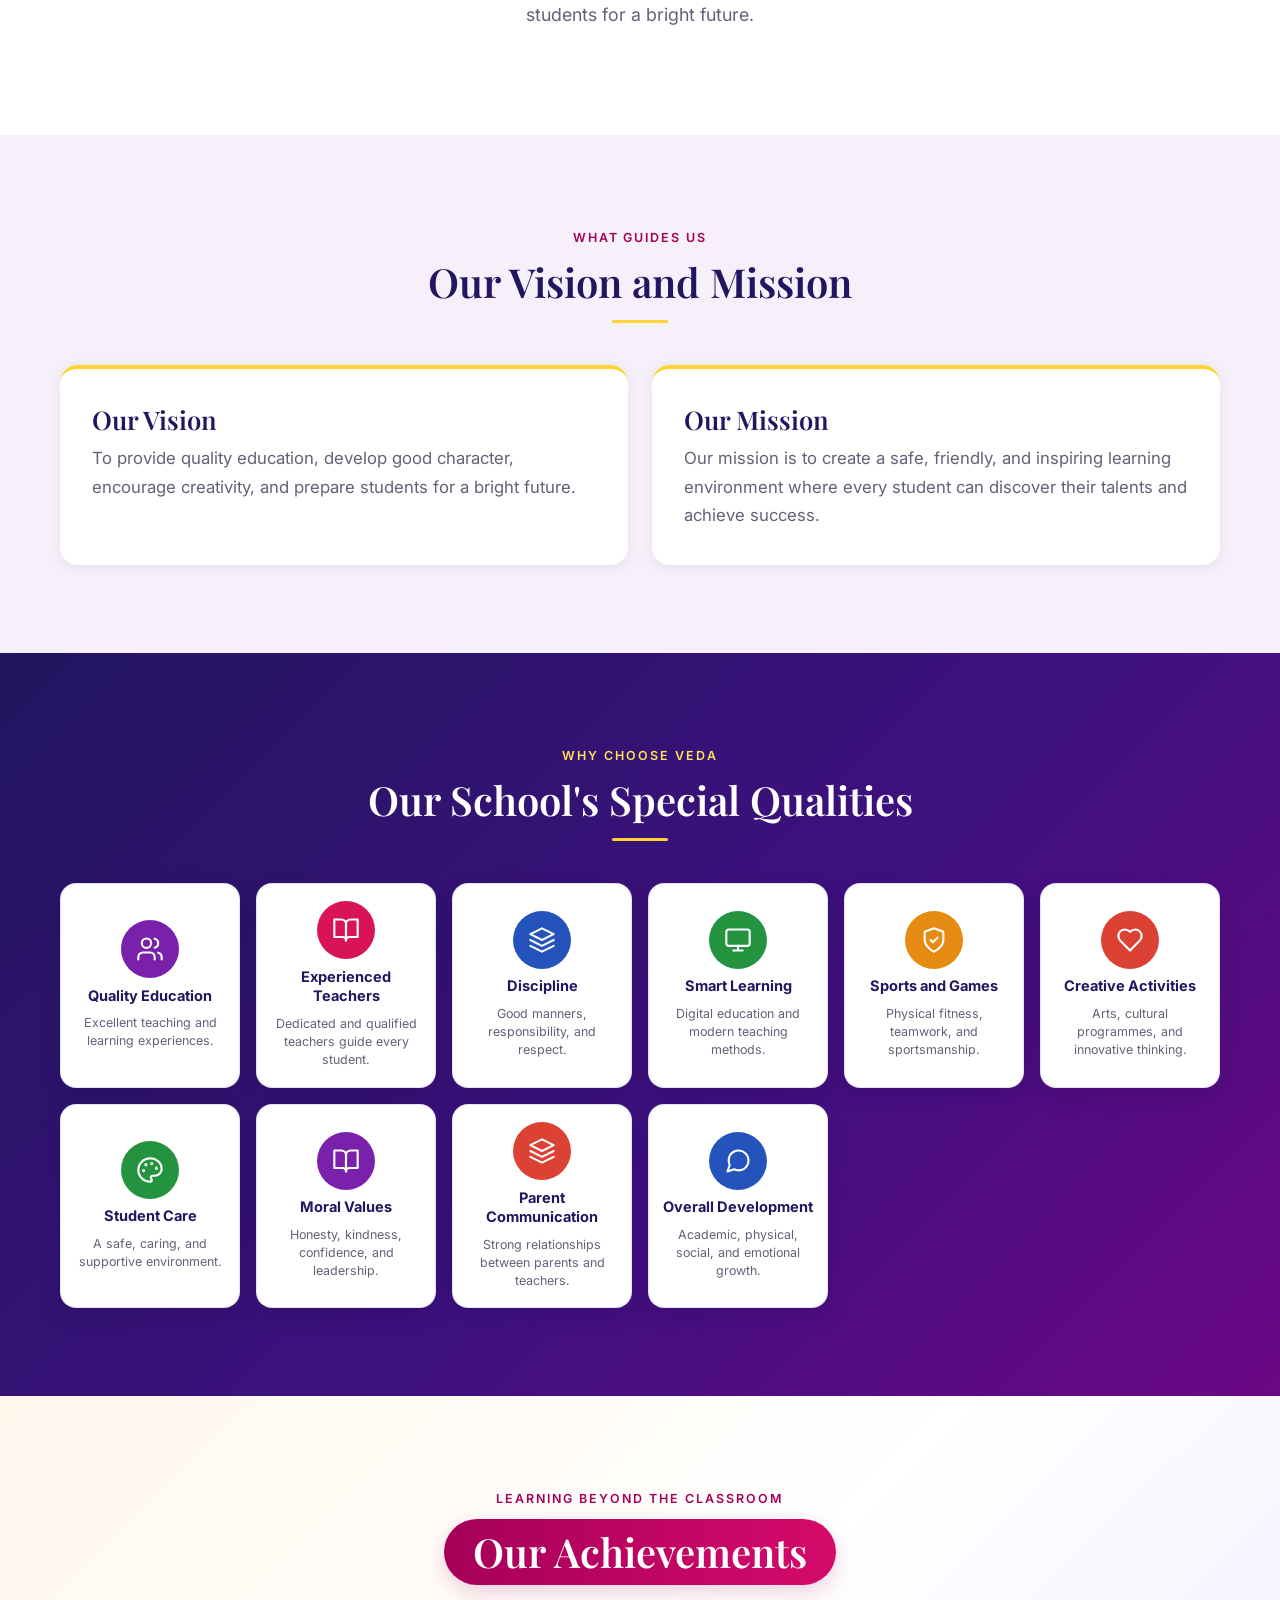
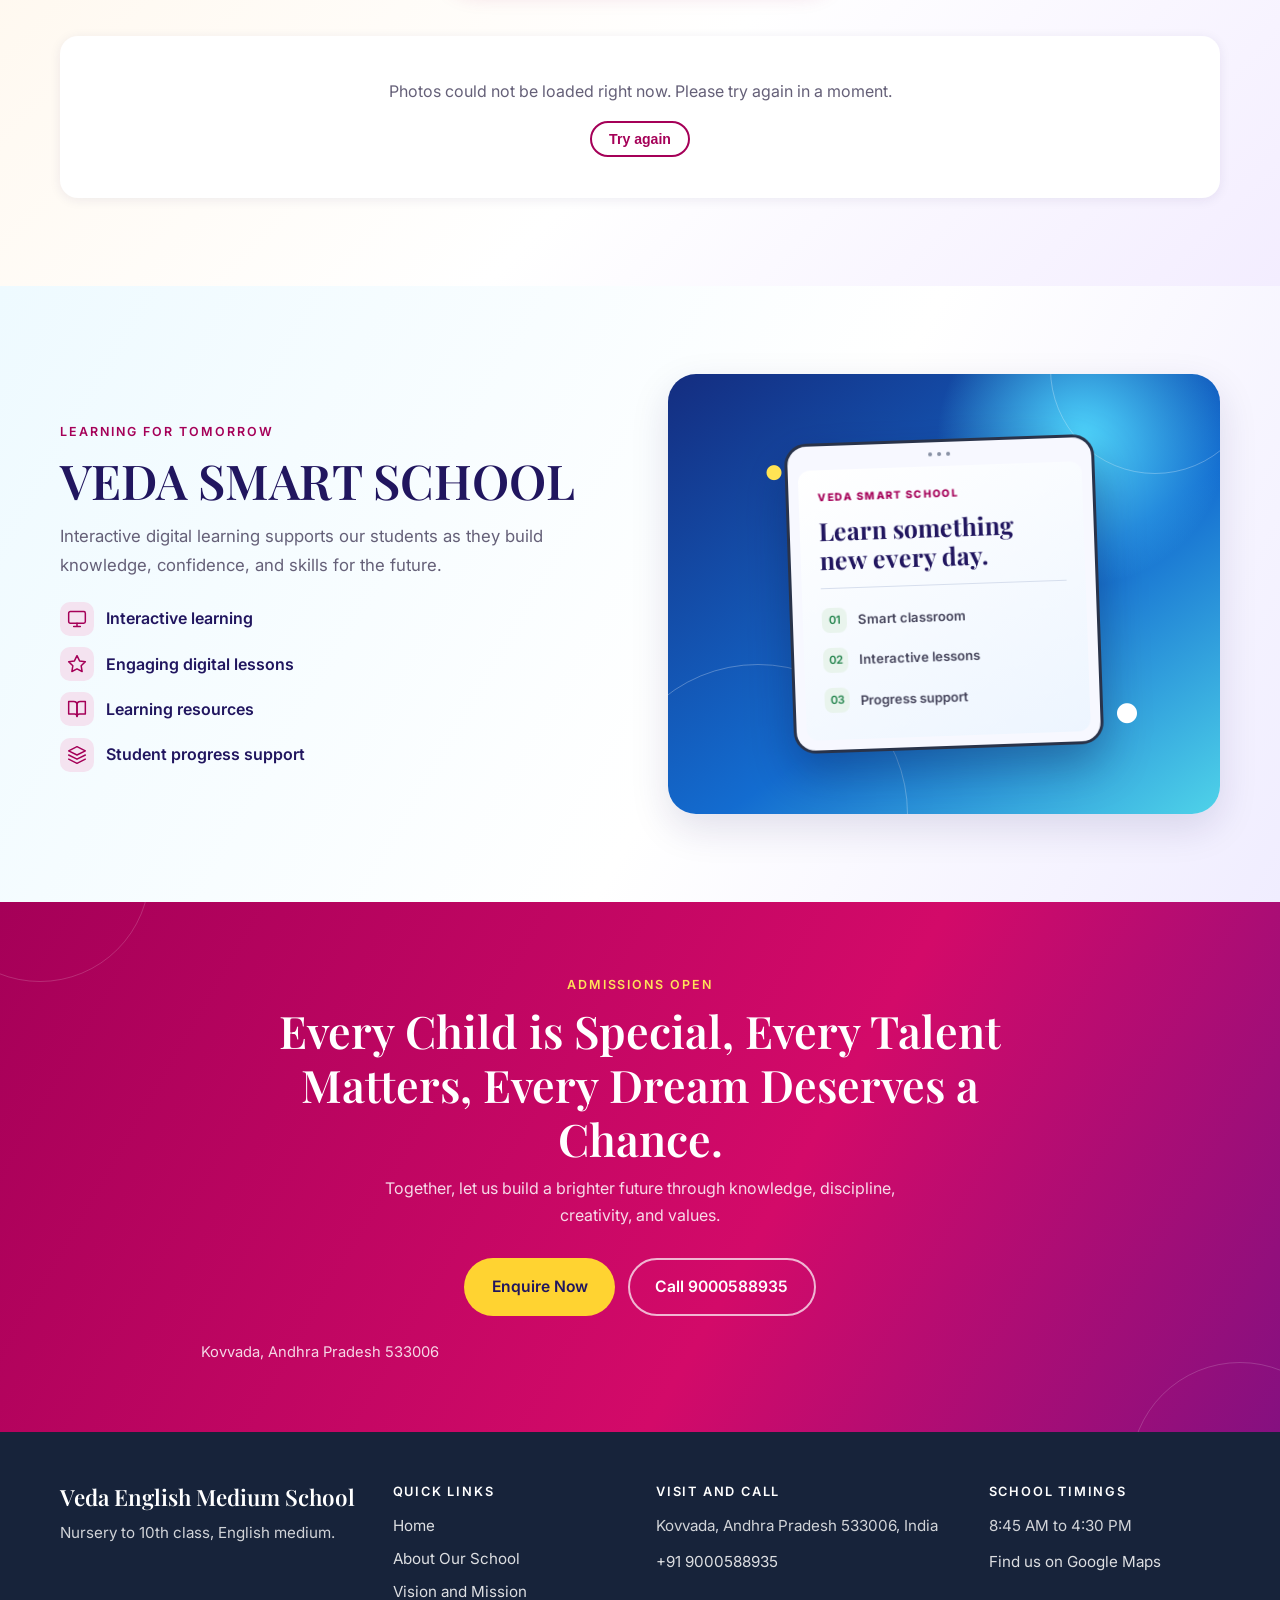
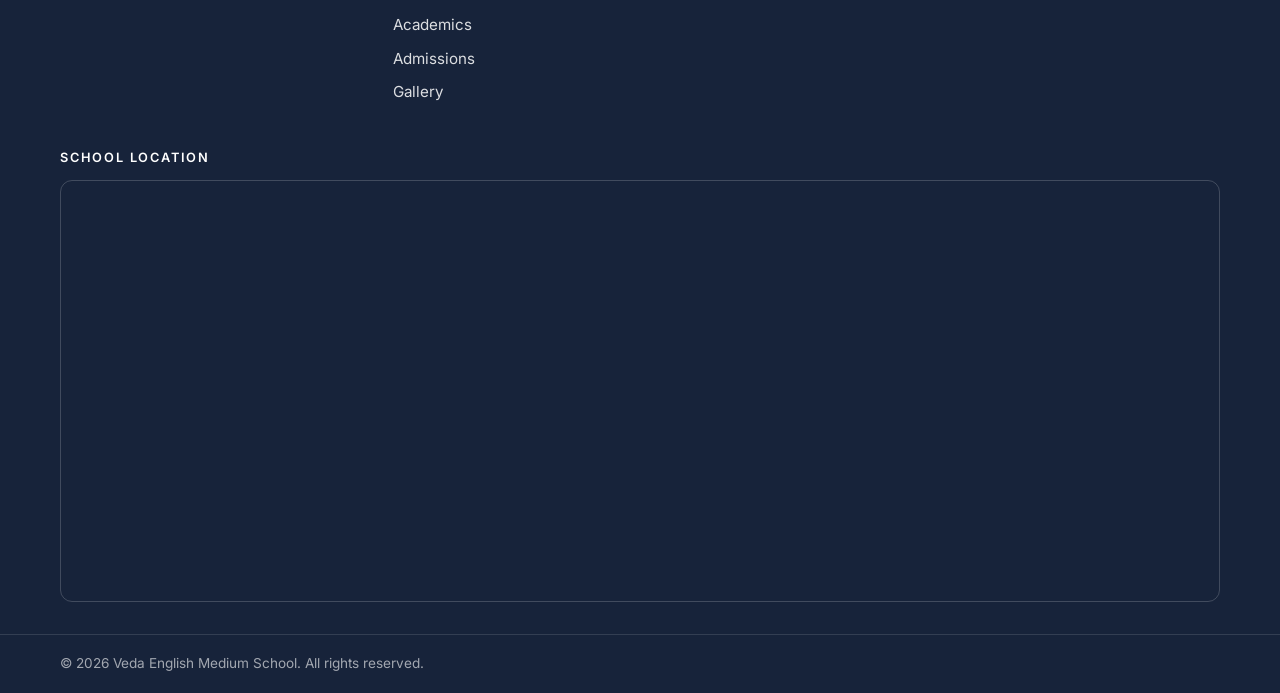
==== commit b9787c8d: "changes done" ====
--- a/index.html
+++ b/index.html
@@ -97,16 +97,12 @@
       <div class="container hero-grid">
         <div class="hero-copy">
           <span class="eyebrow">Kovvada &middot; Nursery to 10th Class</span>
-          <h1>Education for a bright future</h1>
+          <h1>Welcome to Our School</h1>
           <p class="hero-tagline">Welcome to Veda English Medium School, where every child can learn, explore, and grow.</p>
           <div class="hero-actions">
             <a class="btn btn-primary" href="contact.html#admissions">Enquire About Admission</a>
             <a class="btn btn-outline" href="tel:+919000588935" data-call>Call: 9000588935</a>
           </div>
-        </div>
-        <div class="hero-media">
-          <img src="assets/img/school-campus-entrance.png" alt="Veda English Medium School campus entrance in Kovvada" width="1870" height="841" fetchpriority="high">
-          <span class="hero-image-label">Dream &middot; Learn &middot; Grow &middot; Excel</span>
         </div>
       </div>
     </section>
@@ -143,57 +139,94 @@
       </div>
     </section>
 
+    <!-- WELCOME -->
+    <section class="section" id="welcome">
+      <div class="container">
+        <div class="welcome reveal">
+          <span class="eyebrow">Welcome to Veda</span>
+          <h2>Every Child is Special</h2>
+          <p>We provide quality education, develop good character, encourage creativity, and prepare students for a bright future.</p>
+        </div>
+      </div>
+    </section>
+
+    <!-- VISION & MISSION -->
+    <section class="section section-alt" id="vision-mission">
+      <div class="container">
+        <div class="section-head reveal">
+          <span class="eyebrow">What Guides Us</span>
+          <h2>Our Vision and Mission</h2>
+        </div>
+        <div class="vm-grid" data-stagger>
+          <article class="vm-card">
+            <h3>Our Vision</h3>
+            <p>To provide quality education, develop good character, encourage creativity, and prepare students for a bright future.</p>
+          </article>
+          <article class="vm-card">
+            <h3>Our Mission</h3>
+            <p>Our mission is to create a safe, friendly, and inspiring learning environment where every student can discover their talents and achieve success.</p>
+          </article>
+        </div>
+      </div>
+    </section>
+
     <!-- HIGHLIGHTS -->
     <section class="section home-highlights" id="qualities">
       <div class="container">
         <div class="section-head reveal">
-          <span class="eyebrow">Learn and Grow</span>
-          <h2>Our Highlights</h2>
+          <span class="eyebrow">Why Choose Veda</span>
+          <h2>Our School's Special Qualities</h2>
         </div>
         <div class="highlights-grid" data-stagger>
           <article class="highlight-card">
             <div class="highlight-icon highlight-purple"><svg class="icon" aria-hidden="true"><use href="#i-users"/></svg></div>
-            <h3>Nursery to 10th Class</h3>
+            <h3>Quality Education</h3>
+            <p>Excellent teaching and learning experiences.</p>
           </article>
           <article class="highlight-card">
             <div class="highlight-icon highlight-pink"><svg class="icon" aria-hidden="true"><use href="#i-book"/></svg></div>
-            <h3>English Medium</h3>
+            <h3>Experienced Teachers</h3>
+            <p>Dedicated and qualified teachers guide every student.</p>
           </article>
           <article class="highlight-card">
             <div class="highlight-icon highlight-blue"><svg class="icon" aria-hidden="true"><use href="#i-layers"/></svg></div>
-            <h3>Smart Learning System</h3>
+            <h3>Discipline</h3>
+            <p>Good manners, responsibility, and respect.</p>
           </article>
           <article class="highlight-card">
             <div class="highlight-icon highlight-green"><svg class="icon" aria-hidden="true"><use href="#i-monitor"/></svg></div>
-            <h3>Digital Classrooms</h3>
+            <h3>Smart Learning</h3>
+            <p>Digital education and modern teaching methods.</p>
           </article>
           <article class="highlight-card">
             <div class="highlight-icon highlight-orange"><svg class="icon" aria-hidden="true"><use href="#i-shield"/></svg></div>
-            <h3>Qualified Teachers</h3>
+            <h3>Sports and Games</h3>
+            <p>Physical fitness, teamwork, and sportsmanship.</p>
           </article>
           <article class="highlight-card">
             <div class="highlight-icon highlight-red"><svg class="icon" aria-hidden="true"><use href="#i-heart"/></svg></div>
-            <h3>Activity-Based Learning</h3>
+            <h3>Creative Activities</h3>
+            <p>Arts, cultural programmes, and innovative thinking.</p>
           </article>
           <article class="highlight-card">
             <div class="highlight-icon highlight-green"><svg class="icon" aria-hidden="true"><use href="#i-palette"/></svg></div>
-            <h3>Cultural Activities</h3>
+            <h3>Student Care</h3>
+            <p>A safe, caring, and supportive environment.</p>
           </article>
           <article class="highlight-card">
             <div class="highlight-icon highlight-purple"><svg class="icon" aria-hidden="true"><use href="#i-book"/></svg></div>
-            <h3>Science Exhibitions</h3>
+            <h3>Moral Values</h3>
+            <p>Honesty, kindness, confidence, and leadership.</p>
           </article>
           <article class="highlight-card">
             <div class="highlight-icon highlight-red"><svg class="icon" aria-hidden="true"><use href="#i-layers"/></svg></div>
-            <h3>Abacus &amp; Olympiad Training</h3>
+            <h3>Parent Communication</h3>
+            <p>Strong relationships between parents and teachers.</p>
           </article>
           <article class="highlight-card">
             <div class="highlight-icon highlight-blue"><svg class="icon" aria-hidden="true"><use href="#i-chat"/></svg></div>
-            <h3>Spoken English</h3>
-          </article>
-          <article class="highlight-card">
-            <div class="highlight-icon highlight-pink"><svg class="icon" aria-hidden="true"><use href="#i-star"/></svg></div>
-            <h3>Personality Development</h3>
+            <h3>Overall Development</h3>
+            <p>Academic, physical, social, and emotional growth.</p>
           </article>
         </div>
       </div>
@@ -267,8 +300,8 @@
     <section class="cta-band home-cta">
       <div class="container reveal">
         <span class="eyebrow">Admissions Open</span>
-        <h2>Enrol today. Shape a bright tomorrow.</h2>
-        <p>Join Veda English Medium School in Kovvada. Contact us to learn about admissions from Nursery to 10th class.</p>
+        <h2>Every Child is Special, Every Talent Matters, Every Dream Deserves a Chance.</h2>
+        <p>Together, let us build a brighter future through knowledge, discipline, creativity, and values.</p>
         <div class="cta-actions">
           <a class="btn btn-gold" href="contact.html#admissions">Enquire Now</a>
           <a class="btn btn-light" href="tel:+919000588935" data-call>Call 9000588935</a>
--- a/assets/css/style.css
+++ b/assets/css/style.css
@@ -211,10 +211,16 @@
 /* ---------- Home page: flyer-inspired layout ---------- */
 body[data-page="home"] { background: #fff; }
 
-.home-hero { padding: 0 0 clamp(2.6rem, 6vw, 4.5rem); background: linear-gradient(145deg, #fff 18%, #f5f2ff 72%, #ffeff7); }
+.home-hero { min-height: clamp(480px, 62vw, 680px); padding: 0 0 clamp(2.6rem, 6vw, 4.5rem); background: url("../../Bright School Campus Collage.png") center/cover no-repeat; }
 .hero-ribbon { padding: .65rem 1rem; background: linear-gradient(90deg, #a50058, #d50a6b); color: #fff; text-align: center; font-size: .82rem; font-weight: 700; letter-spacing: .045em; }
 .hero-ribbon span { padding: 0 .45rem; color: var(--accent); }
-.home-hero .hero-grid { padding-top: clamp(2.4rem, 5vw, 4.2rem); }
+.home-hero .hero-grid { min-height: clamp(420px, 56vw, 620px); grid-template-columns: 1fr; align-items: center; padding-top: clamp(2.4rem, 5vw, 4.2rem); }
+.home-hero .hero-copy { max-width: 620px; }
+.home-hero .hero-copy > .eyebrow,
+.home-hero .hero-copy > h1,
+.home-hero .hero-copy > .hero-tagline { background-color: #fff; padding: .12em .3em; border-radius: 4px; }
+.home-hero .hero-copy > h1,
+.home-hero .hero-copy > .hero-tagline { display: table; }
 .home-hero .eyebrow { color: var(--primary); }
 .home-hero h1 { color: var(--primary-dark); }
 .home-hero .hero-media { border-radius: 24px; }
@@ -245,9 +251,10 @@
 .home-highlights .section-head h2::after { background: var(--accent); }
 .home-highlights .eyebrow { color: #ffe15a; }
 .highlights-grid { display: grid; grid-template-columns: repeat(2, minmax(0, 1fr)); gap: .75rem; }
-.highlight-card { min-height: 148px; padding: 1.1rem .75rem; display: flex; flex-direction: column; align-items: center; justify-content: center; gap: .8rem; border: 1px solid rgba(33, 22, 95, .12); border-radius: 16px; background: #fff; color: var(--primary-dark); text-align: center; box-shadow: 0 8px 22px rgba(13, 8, 50, .16); transition: transform .25s ease, box-shadow .25s ease; }
+.highlight-card { min-height: 172px; padding: 1.1rem .75rem; display: flex; flex-direction: column; align-items: center; justify-content: center; gap: .55rem; border: 1px solid rgba(33, 22, 95, .12); border-radius: 16px; background: #fff; color: var(--primary-dark); text-align: center; box-shadow: 0 8px 22px rgba(13, 8, 50, .16); transition: transform .25s ease, box-shadow .25s ease; }
 .highlight-card:hover { transform: translateY(-4px); box-shadow: 0 14px 28px rgba(13, 8, 50, .24); }
 .highlight-card h3 { margin: 0; color: var(--primary-dark); font: 700 .91rem/1.3 var(--font-body); }
+.highlight-card p { margin: 0; color: var(--muted); font-size: .78rem; line-height: 1.45; }
 .highlight-icon { width: 58px; height: 58px; display: grid; place-items: center; flex: none; border-radius: 50%; color: #fff; }
 .highlight-icon .icon { width: 28px; height: 28px; stroke: currentColor; }
 .highlight-purple { background: #7921aa; }
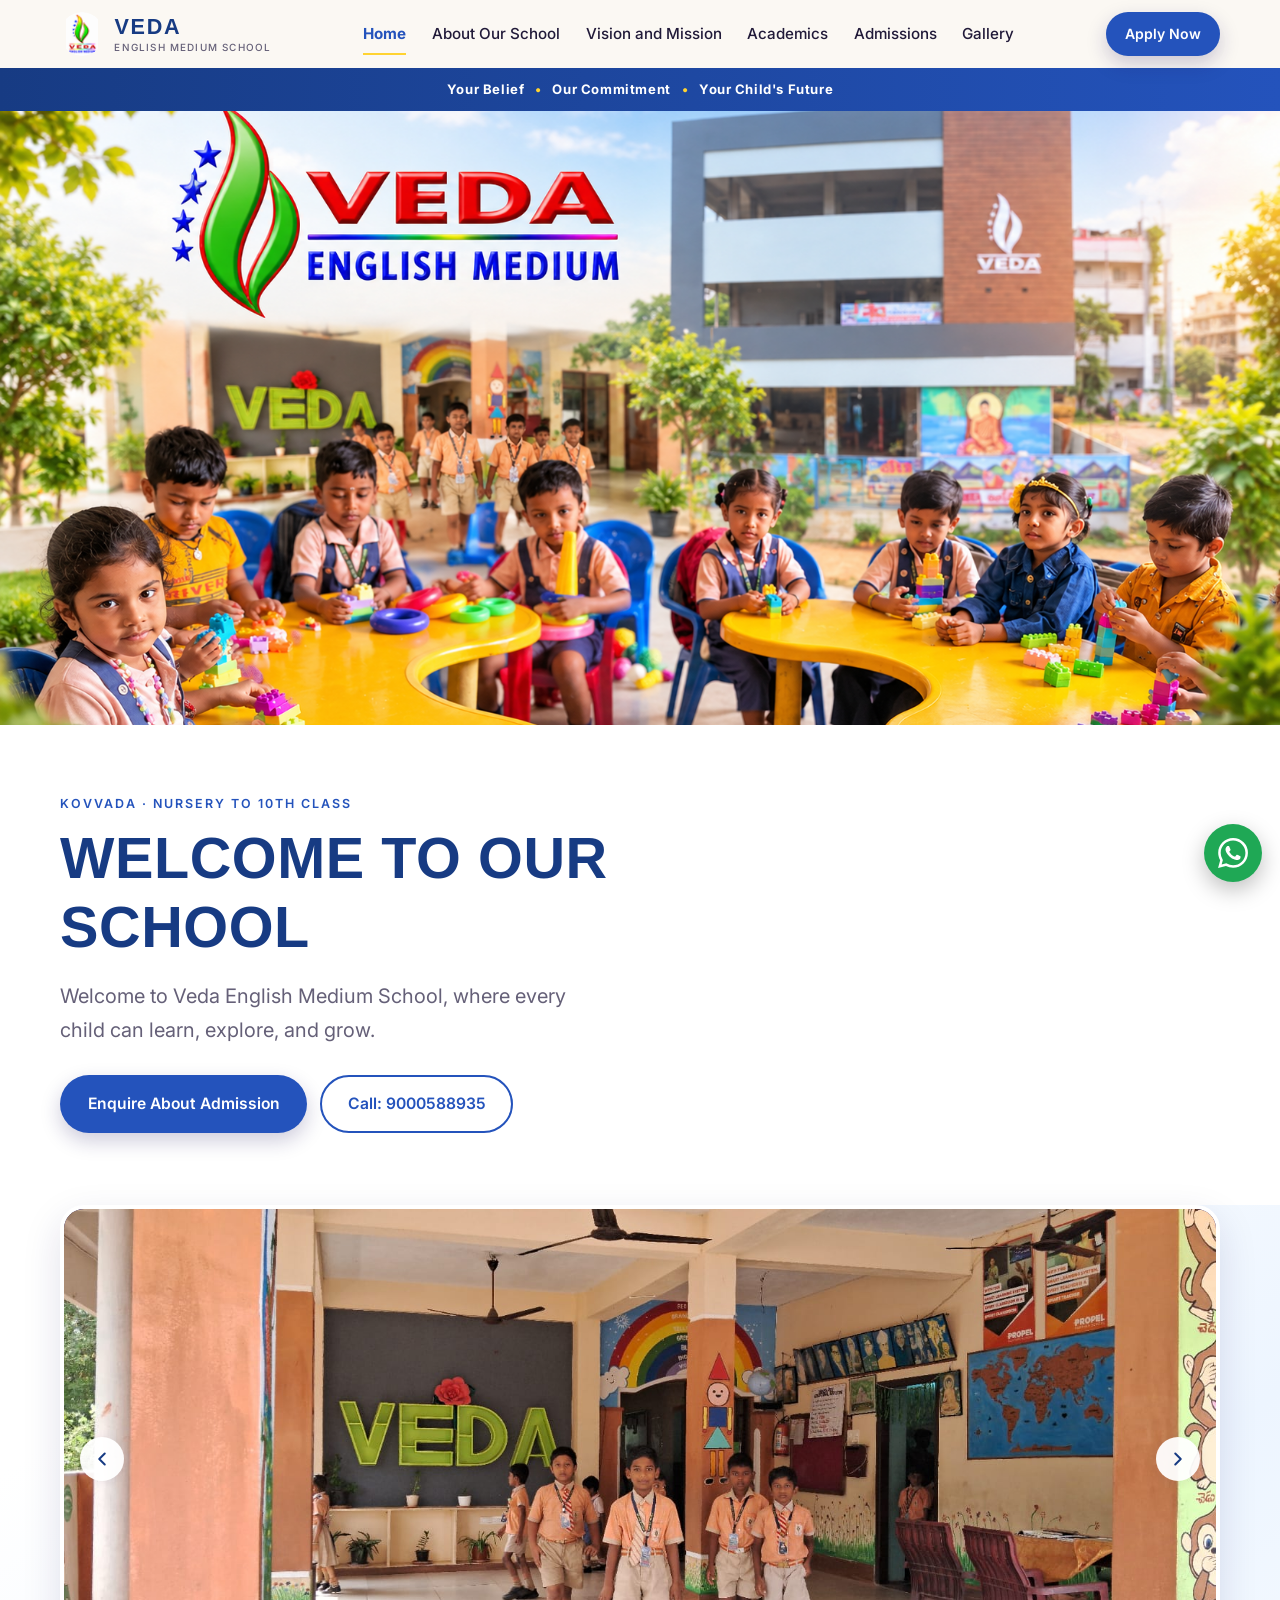
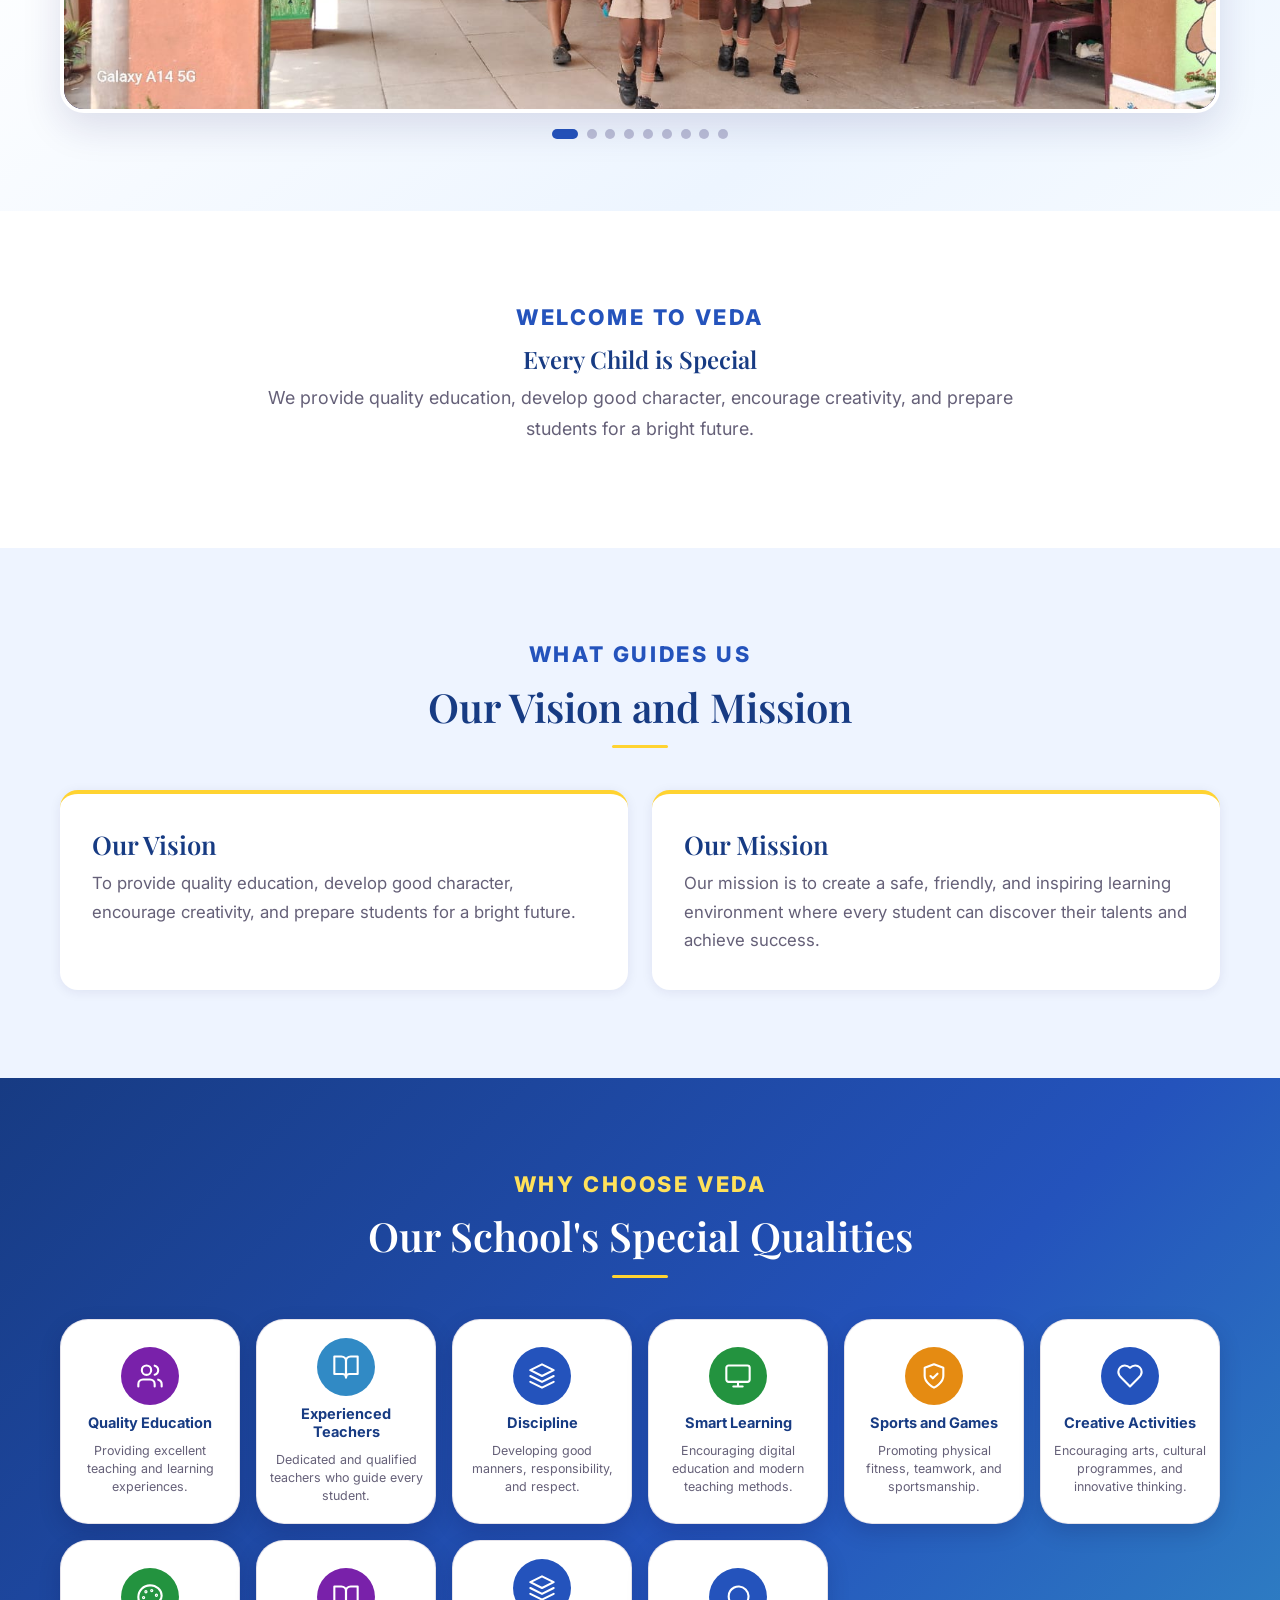
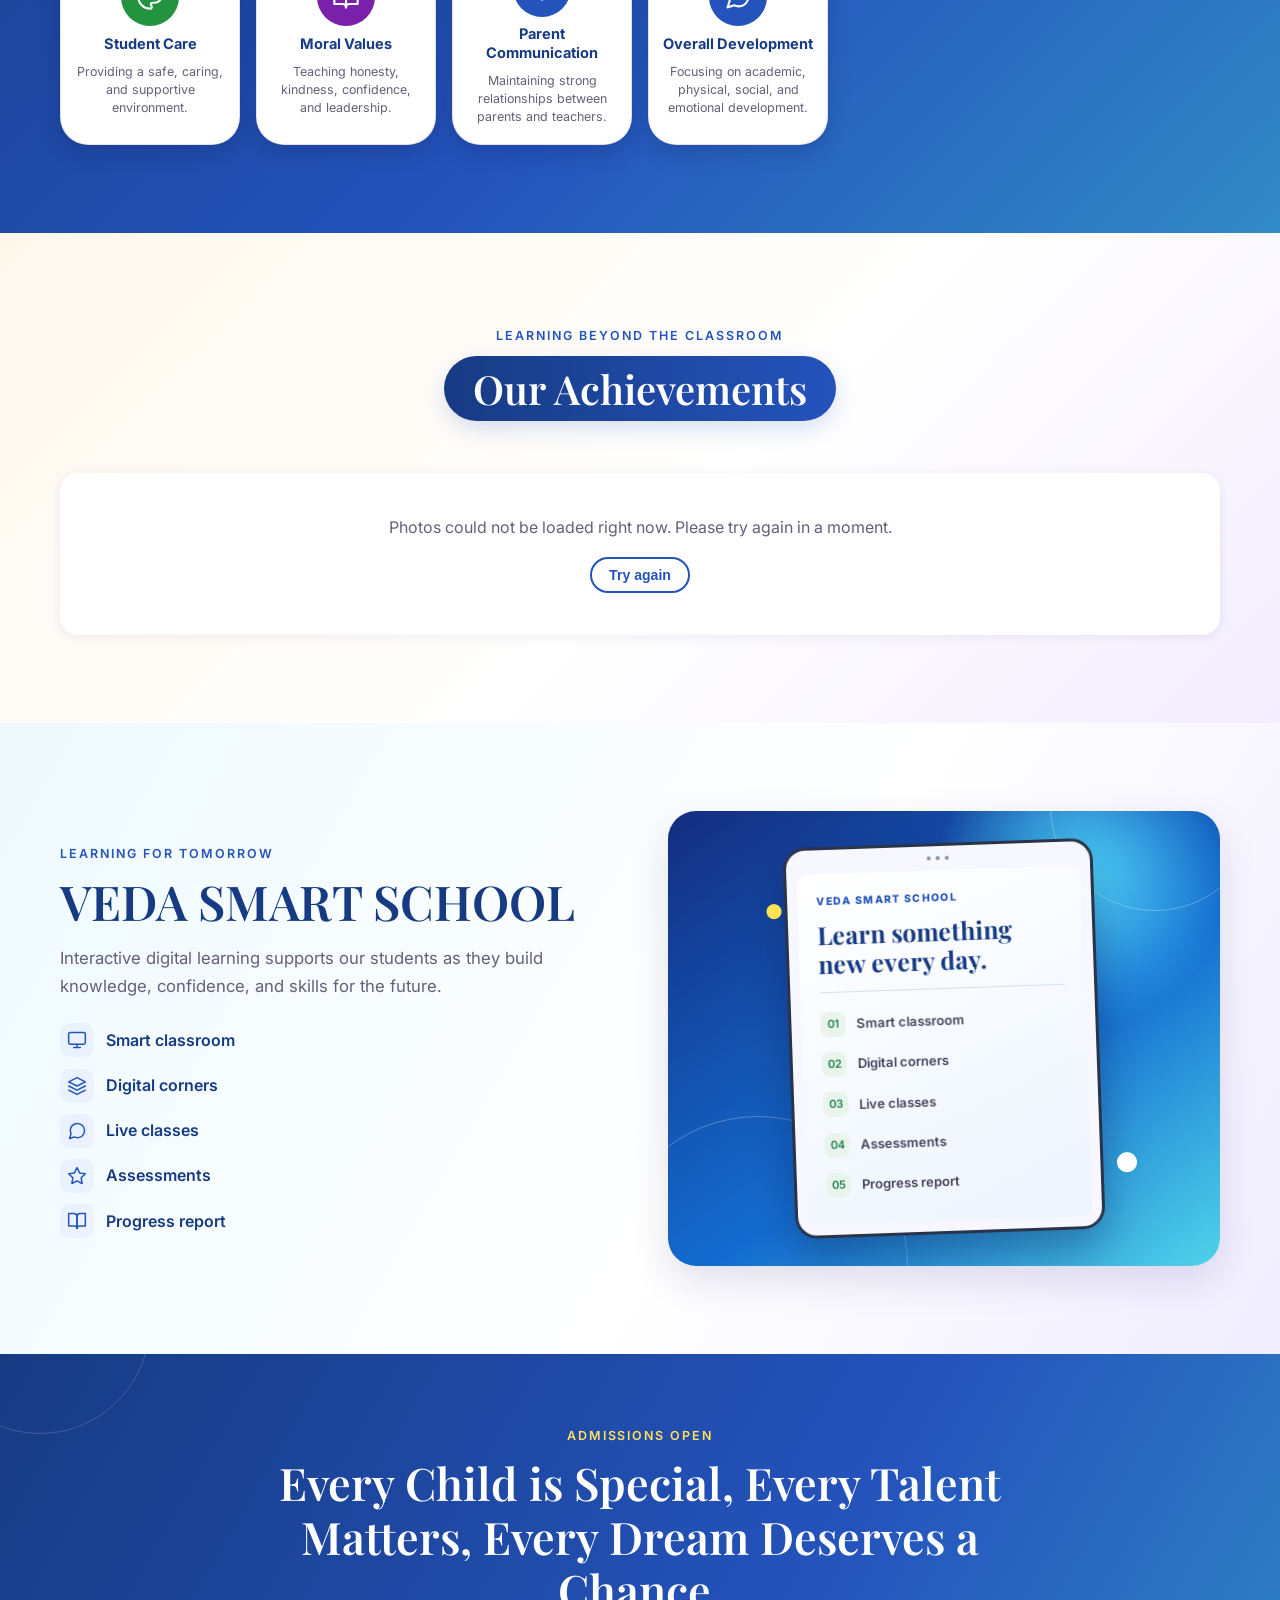
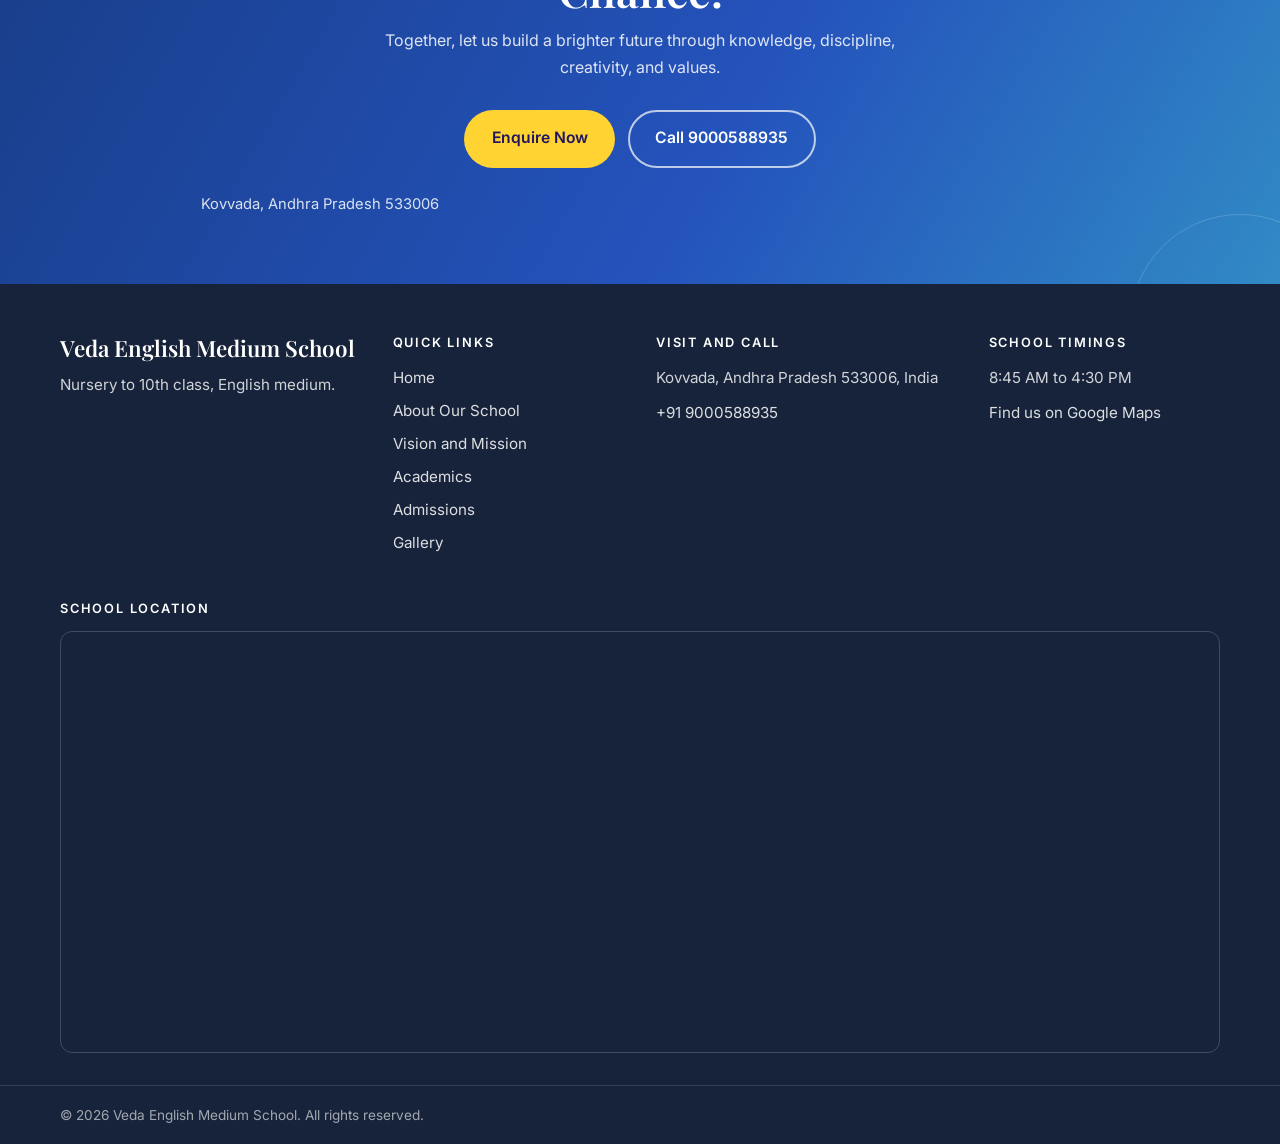
==== commit 897e2e9f: "version 3" ====
--- a/index.html
+++ b/index.html
@@ -94,6 +94,9 @@
     <!-- HERO -->
     <section class="hero home-hero">
       <div class="hero-ribbon">Your Belief <span aria-hidden="true">&bull;</span> Our Commitment <span aria-hidden="true">&bull;</span> Your Child's Future</div>
+      <div class="hero-artwork">
+        <img src="assets/img/veda-bright-learning-adventures.png" alt="Veda English Medium School campus and children learning" width="1408" height="768">
+      </div>
       <div class="container hero-grid">
         <div class="hero-copy">
           <span class="eyebrow">Kovvada &middot; Nursery to 10th Class</span>
@@ -122,6 +125,24 @@
               <figure class="school-carousel-slide">
                 <img src="IMG-20261118-WA0048.jpg" alt="Students presenting a solar system activity at Veda School" loading="lazy">
               </figure>
+              <figure class="school-carousel-slide">
+                <img src="IMG-20261118-WA0041.jpg" alt="Veda school students and activities" loading="lazy">
+              </figure>
+              <figure class="school-carousel-slide">
+                <img src="IMG-20261118-WA0022.jpg" alt="Veda school classroom activity" loading="lazy">
+              </figure>
+              <figure class="school-carousel-slide">
+                <img src="IMG-20261118-WA0018.jpg" alt="Veda school student activity" loading="lazy">
+              </figure>
+              <figure class="school-carousel-slide">
+                <img src="IMG-20261118-WA0017.jpg" alt="Veda school learning activity" loading="lazy">
+              </figure>
+              <figure class="school-carousel-slide">
+                <img src="IMG-20261117-WA0005.jpg" alt="Veda school students learning together" loading="lazy">
+              </figure>
+              <figure class="school-carousel-slide">
+                <img src="IMG-20261117-WA0003.jpg" alt="Veda school campus and student activity" loading="lazy">
+              </figure>
             </div>
             <button class="school-carousel-arrow school-carousel-prev" type="button" data-carousel-prev aria-label="Previous school photo">
               <svg viewBox="0 0 24 24" width="22" height="22" fill="none" stroke="currentColor" stroke-width="2.2" stroke-linecap="round" stroke-linejoin="round" aria-hidden="true"><path d="m15 18-6-6 6-6"/></svg>
@@ -134,6 +155,12 @@
             <button class="school-carousel-dot" type="button" aria-label="Show photo 1" aria-current="true"></button>
             <button class="school-carousel-dot" type="button" aria-label="Show photo 2"></button>
             <button class="school-carousel-dot" type="button" aria-label="Show photo 3"></button>
+            <button class="school-carousel-dot" type="button" aria-label="Show photo 4"></button>
+            <button class="school-carousel-dot" type="button" aria-label="Show photo 5"></button>
+            <button class="school-carousel-dot" type="button" aria-label="Show photo 6"></button>
+            <button class="school-carousel-dot" type="button" aria-label="Show photo 7"></button>
+            <button class="school-carousel-dot" type="button" aria-label="Show photo 8"></button>
+            <button class="school-carousel-dot" type="button" aria-label="Show photo 9"></button>
           </div>
         </div>
       </div>
@@ -181,52 +208,52 @@
           <article class="highlight-card">
             <div class="highlight-icon highlight-purple"><svg class="icon" aria-hidden="true"><use href="#i-users"/></svg></div>
             <h3>Quality Education</h3>
-            <p>Excellent teaching and learning experiences.</p>
+            <p>Providing excellent teaching and learning experiences.</p>
           </article>
           <article class="highlight-card">
             <div class="highlight-icon highlight-pink"><svg class="icon" aria-hidden="true"><use href="#i-book"/></svg></div>
             <h3>Experienced Teachers</h3>
-            <p>Dedicated and qualified teachers guide every student.</p>
+            <p>Dedicated and qualified teachers who guide every student.</p>
           </article>
           <article class="highlight-card">
             <div class="highlight-icon highlight-blue"><svg class="icon" aria-hidden="true"><use href="#i-layers"/></svg></div>
             <h3>Discipline</h3>
-            <p>Good manners, responsibility, and respect.</p>
+            <p>Developing good manners, responsibility, and respect.</p>
           </article>
           <article class="highlight-card">
             <div class="highlight-icon highlight-green"><svg class="icon" aria-hidden="true"><use href="#i-monitor"/></svg></div>
             <h3>Smart Learning</h3>
-            <p>Digital education and modern teaching methods.</p>
+            <p>Encouraging digital education and modern teaching methods.</p>
           </article>
           <article class="highlight-card">
             <div class="highlight-icon highlight-orange"><svg class="icon" aria-hidden="true"><use href="#i-shield"/></svg></div>
             <h3>Sports and Games</h3>
-            <p>Physical fitness, teamwork, and sportsmanship.</p>
+            <p>Promoting physical fitness, teamwork, and sportsmanship.</p>
           </article>
           <article class="highlight-card">
             <div class="highlight-icon highlight-red"><svg class="icon" aria-hidden="true"><use href="#i-heart"/></svg></div>
             <h3>Creative Activities</h3>
-            <p>Arts, cultural programmes, and innovative thinking.</p>
+            <p>Encouraging arts, cultural programmes, and innovative thinking.</p>
           </article>
           <article class="highlight-card">
             <div class="highlight-icon highlight-green"><svg class="icon" aria-hidden="true"><use href="#i-palette"/></svg></div>
             <h3>Student Care</h3>
-            <p>A safe, caring, and supportive environment.</p>
+            <p>Providing a safe, caring, and supportive environment.</p>
           </article>
           <article class="highlight-card">
             <div class="highlight-icon highlight-purple"><svg class="icon" aria-hidden="true"><use href="#i-book"/></svg></div>
             <h3>Moral Values</h3>
-            <p>Honesty, kindness, confidence, and leadership.</p>
+            <p>Teaching honesty, kindness, confidence, and leadership.</p>
           </article>
           <article class="highlight-card">
             <div class="highlight-icon highlight-red"><svg class="icon" aria-hidden="true"><use href="#i-layers"/></svg></div>
             <h3>Parent Communication</h3>
-            <p>Strong relationships between parents and teachers.</p>
+            <p>Maintaining strong relationships between parents and teachers.</p>
           </article>
           <article class="highlight-card">
             <div class="highlight-icon highlight-blue"><svg class="icon" aria-hidden="true"><use href="#i-chat"/></svg></div>
             <h3>Overall Development</h3>
-            <p>Academic, physical, social, and emotional growth.</p>
+            <p>Focusing on academic, physical, social, and emotional development.</p>
           </article>
         </div>
       </div>
@@ -272,10 +299,11 @@
           <h2>Veda Smart School</h2>
           <p>Interactive digital learning supports our students as they build knowledge, confidence, and skills for the future.</p>
           <ul class="smart-feature-list">
-            <li><svg class="icon" aria-hidden="true"><use href="#i-monitor"/></svg> Interactive learning</li>
-            <li><svg class="icon" aria-hidden="true"><use href="#i-star"/></svg> Engaging digital lessons</li>
-            <li><svg class="icon" aria-hidden="true"><use href="#i-book"/></svg> Learning resources</li>
-            <li><svg class="icon" aria-hidden="true"><use href="#i-layers"/></svg> Student progress support</li>
+            <li><svg class="icon" aria-hidden="true"><use href="#i-monitor"/></svg> Smart classroom</li>
+            <li><svg class="icon" aria-hidden="true"><use href="#i-layers"/></svg> Digital corners</li>
+            <li><svg class="icon" aria-hidden="true"><use href="#i-chat"/></svg> Live classes</li>
+            <li><svg class="icon" aria-hidden="true"><use href="#i-star"/></svg> Assessments</li>
+            <li><svg class="icon" aria-hidden="true"><use href="#i-book"/></svg> Progress report</li>
           </ul>
         </div>
         <div class="smart-visual reveal" aria-label="Smart learning features">
@@ -286,8 +314,10 @@
               <span class="smart-screen-title">Learn something<br>new every day.</span>
               <div class="smart-screen-line"></div>
               <div class="smart-screen-row"><span>01</span> Smart classroom</div>
-              <div class="smart-screen-row"><span>02</span> Interactive lessons</div>
-              <div class="smart-screen-row"><span>03</span> Progress support</div>
+              <div class="smart-screen-row"><span>02</span> Digital corners</div>
+              <div class="smart-screen-row"><span>03</span> Live classes</div>
+              <div class="smart-screen-row"><span>04</span> Assessments</div>
+              <div class="smart-screen-row"><span>05</span> Progress report</div>
             </div>
           </div>
           <span class="smart-spark smart-spark-one" aria-hidden="true">&bull;</span>
--- a/assets/css/style.css
+++ b/assets/css/style.css
@@ -3,12 +3,12 @@
    Change the colours in :root to match the logo exactly.
    ========================================================== */
 :root {
-  --ivory: #FFF9FC;
-  --cream: #F5F0FA;
+  --ivory: #F8FBFF;
+  --cream: #EEF4FF;
   --ink: #211A39;
   --muted: #656078;
-  --primary: #A50058;
-  --primary-dark: #21165F;
+  --primary: #2453BC;
+  --primary-dark: #173B83;
   --accent: #FFD331;
   --white: #FFFFFF;
   --radius: 18px;
@@ -46,6 +46,14 @@
 .section-head h2 { font-size: clamp(1.8rem, 4vw, 2.5rem); }
 .section-head h2::after { content: ""; display: block; width: 56px; height: 3px; background: var(--accent); border-radius: 3px; margin: .9rem auto 0; }
 
+body[data-page="home"] #welcome .eyebrow,
+body[data-page="home"] #vision-mission .eyebrow,
+body[data-page="home"] #qualities .eyebrow {
+  font-size: clamp(1.05rem, 2.2vw, 1.35rem);
+  letter-spacing: .12em;
+  font-weight: 800;
+}
+
 /* ---------- Page transition ---------- */
 @keyframes pageIn { from { opacity: 0; } to { opacity: 1; } }
 body.page-leave { opacity: 0; transition: opacity .25s ease; }
@@ -73,8 +81,8 @@
 .site-header.scrolled { box-shadow: 0 4px 22px rgba(33, 22, 95, .10); }
 .header-inner { height: var(--header-h); display: flex; align-items: center; justify-content: space-between; gap: 1rem; }
 .brand { display: flex; align-items: center; gap: .65rem; color: var(--primary-dark); text-decoration: none !important; }
-.brand img { width: 44px; height: 44px; object-fit: contain; }
-.brand-text { font-family: var(--font-head); font-size: 1.35rem; font-weight: 700; line-height: 1.05; display: flex; flex-direction: column; }
+.brand img { width: 44px; height: 44px; border-radius: 50%; object-fit: contain; clip-path: circle(50%); }
+.brand-text { font-family: "Arial Black", "Segoe UI Black", Impact, "Helvetica Neue", Arial, sans-serif; font-size: 1.35rem; font-weight: 900; line-height: 1.05; letter-spacing: .08em; text-transform: uppercase; display: flex; flex-direction: column; }
 .brand-text small { font-family: var(--font-body); font-size: .62rem; font-weight: 500; letter-spacing: .12em; text-transform: uppercase; color: var(--muted); margin-top: 3px; }
 .header-actions { display: flex; align-items: center; gap: .6rem; }
 
@@ -107,7 +115,7 @@
 @keyframes introFailsafe { to { visibility: hidden; pointer-events: none; } }
 .intro.is-leaving { transform: translateY(-100%); pointer-events: none; }
 .intro-inner { width: min(100% - 2.4rem, 360px); text-align: center; }
-.intro-logo { width: 150px; height: 210px; object-fit: contain; margin: 0 auto; opacity: 0; transform: scale(.82) rotate(-5deg); animation: introLogo .75s .12s cubic-bezier(.2, .8, .2, 1) forwards; }
+.intro-logo { width: 210px; height: 210px; border-radius: 50%; object-fit: contain; clip-path: circle(50%); margin: 0 auto; opacity: 0; transform: scale(.82) rotate(-5deg); animation: introLogo .75s .12s cubic-bezier(.2, .8, .2, 1) forwards; }
 .intro-name { margin-top: 17px; font-family: var(--font-head); font-size: clamp(1.15rem, 4vw, 1.45rem); color: var(--primary-dark); opacity: 0; animation: introFadeUp .65s .58s ease forwards; }
 .intro-tagline { margin-top: .45rem; color: var(--muted); font-size: .68rem; letter-spacing: .14em; text-transform: uppercase; opacity: 0; animation: introFadeUp .6s .82s ease forwards; }
 .intro-progress { width: 136px; height: 1px; margin: 20px auto 0; overflow: hidden; background: rgba(33, 22, 95, .14); opacity: 0; animation: introFade .3s .9s ease forwards; }
@@ -127,7 +135,7 @@
 /* ---------- Hero ---------- */
 .hero { padding: clamp(2.4rem, 6vw, 4.5rem) 0 clamp(3rem, 7vw, 5rem); background:
   radial-gradient(ellipse 60% 50% at 90% 0%, rgba(255, 211, 49, .16), transparent 70%),
-  radial-gradient(ellipse 55% 50% at 0% 100%, rgba(165, 0, 88, .08), transparent 70%); }
+  radial-gradient(ellipse 55% 50% at 0% 100%, rgba(36, 83, 188, .08), transparent 70%); }
 .hero-grid { display: grid; gap: 2.4rem; align-items: center; }
 .hero h1 { font-size: clamp(2.2rem, 6vw, 3.6rem); margin-bottom: 1rem; }
 .hero-tagline { font-size: clamp(1.05rem, 2.2vw, 1.25rem); color: var(--muted); max-width: 34rem; margin-bottom: 1.8rem; }
@@ -153,7 +161,7 @@
 .q-grid { display: grid; gap: 1.1rem; grid-template-columns: 1fr; }
 .q-card { background: #fff; border-radius: var(--radius); padding: 1.7rem 1.4rem; box-shadow: var(--shadow-sm); transition: transform .3s ease, box-shadow .3s ease; }
 .q-card:hover { transform: translateY(-6px); box-shadow: var(--shadow); }
-.q-card .icon-wrap { width: 52px; height: 52px; border-radius: 14px; display: grid; place-items: center; background: rgba(165, 0, 88, .08); color: var(--primary); margin-bottom: 1rem; transition: background .3s ease, color .3s ease; }
+.q-card .icon-wrap { width: 52px; height: 52px; border-radius: 14px; display: grid; place-items: center; background: rgba(36, 83, 188, .08); color: var(--primary); margin-bottom: 1rem; transition: background .3s ease, color .3s ease; }
 .q-card:hover .icon-wrap { background: var(--primary); color: #fff; }
 .icon { width: 26px; height: 26px; fill: none; stroke: currentColor; stroke-width: 1.8; stroke-linecap: round; stroke-linejoin: round; }
 .q-card h3 { font-size: 1.12rem; margin-bottom: .4rem; }
@@ -196,7 +204,7 @@
 @keyframes waPulse { 0% { box-shadow: 0 8px 22px rgba(0, 0, 0, .25), 0 0 0 0 rgba(31, 168, 85, .5); } 70% { box-shadow: 0 8px 22px rgba(0, 0, 0, .25), 0 0 0 16px rgba(31, 168, 85, 0); } 100% { box-shadow: 0 8px 22px rgba(0, 0, 0, .25), 0 0 0 0 rgba(31, 168, 85, 0); } }
 
 /* ---------- Inner page banner (used from Stage 3) ---------- */
-.page-banner { background: linear-gradient(135deg, var(--cream), #f9e9f1); padding: clamp(2rem, 5vw, 3rem) 0; text-align: center; border-bottom: 1px solid rgba(33, 22, 95, .08); }
+.page-banner { background: linear-gradient(135deg, var(--cream), #edf7ff); padding: clamp(2rem, 5vw, 3rem) 0; text-align: center; border-bottom: 1px solid rgba(33, 22, 95, .08); }
 .page-banner h1 { font-size: clamp(1.9rem, 5vw, 2.8rem); margin: 0; }
 .page-banner p { margin: .4rem 0 0; color: var(--muted); }
 
@@ -211,22 +219,19 @@
 /* ---------- Home page: flyer-inspired layout ---------- */
 body[data-page="home"] { background: #fff; }
 
-.home-hero { min-height: clamp(480px, 62vw, 680px); padding: 0 0 clamp(2.6rem, 6vw, 4.5rem); background: url("../../Bright School Campus Collage.png") center/cover no-repeat; }
-.hero-ribbon { padding: .65rem 1rem; background: linear-gradient(90deg, #a50058, #d50a6b); color: #fff; text-align: center; font-size: .82rem; font-weight: 700; letter-spacing: .045em; }
+.home-hero { min-height: 0; padding: 0 0 clamp(2.6rem, 6vw, 4.5rem); background: #fff; }
+.hero-ribbon { padding: .65rem 1rem; background: linear-gradient(90deg, #173b83, #2453bc); color: #fff; text-align: center; font-size: .82rem; font-weight: 700; letter-spacing: .045em; }
 .hero-ribbon span { padding: 0 .45rem; color: var(--accent); }
-.home-hero .hero-grid { min-height: clamp(420px, 56vw, 620px); grid-template-columns: 1fr; align-items: center; padding-top: clamp(2.4rem, 5vw, 4.2rem); }
+.hero-artwork { width: 100%; max-height: 620px; overflow: hidden; background: #eef4fa; }
+.hero-artwork img { width: 100%; height: clamp(280px, 48vw, 620px); object-fit: cover; object-position: center; }
+.home-hero .hero-grid { min-height: 0; grid-template-columns: 1fr; align-items: center; padding-top: clamp(2.4rem, 5vw, 4.2rem); }
 .home-hero .hero-copy { max-width: 620px; }
-.home-hero .hero-copy > .eyebrow,
-.home-hero .hero-copy > h1,
-.home-hero .hero-copy > .hero-tagline { background-color: #fff; padding: .12em .3em; border-radius: 4px; }
-.home-hero .hero-copy > h1,
-.home-hero .hero-copy > .hero-tagline { display: table; }
 .home-hero .eyebrow { color: var(--primary); }
-.home-hero h1 { color: var(--primary-dark); }
+.home-hero h1 { color: var(--primary-dark); font-family: "Arial Black", Impact, "Helvetica Neue", Arial, sans-serif; font-weight: 900; text-transform: uppercase; letter-spacing: .01em; }
 .home-hero .hero-media { border-radius: 24px; }
-.hero-image-label { position: absolute; z-index: 3; right: 0; bottom: 0; left: 0; padding: .8rem 1rem; color: #fff; background: linear-gradient(90deg, rgba(33, 22, 95, .94), rgba(165, 0, 88, .9)); text-align: center; font-weight: 700; letter-spacing: .06em; }
-
-.home-photo-section { padding: 0 0 clamp(2.6rem, 6vw, 4.5rem); background: linear-gradient(145deg, #fff 18%, #f5f2ff 72%, #ffeff7); }
+.hero-image-label { position: absolute; z-index: 3; right: 0; bottom: 0; left: 0; padding: .8rem 1rem; color: #fff; background: linear-gradient(90deg, rgba(23, 59, 131, .94), rgba(36, 83, 188, .9)); text-align: center; font-weight: 700; letter-spacing: .06em; }
+
+.home-photo-section { padding: 0 0 clamp(2.6rem, 6vw, 4.5rem); background: linear-gradient(145deg, #fff 18%, #edf5ff 72%, #f5faff); }
 .school-carousel { position: relative; }
 .school-carousel-viewport { position: relative; overflow: hidden; aspect-ratio: 16 / 7; border: 4px solid #fff; border-radius: 24px; background: #21165f; box-shadow: var(--shadow); }
 .school-carousel-track { display: flex; width: 100%; height: 100%; transition: transform .7s cubic-bezier(.65, 0, .35, 1); will-change: transform; }
@@ -246,29 +251,29 @@
   .school-carousel-next { right: .65rem; }
 }
 
-.home-highlights { color: #fff; background: linear-gradient(135deg, #21165f, #401081 58%, #6b0784); }
+.home-highlights { color: #fff; background: linear-gradient(135deg, #173b83, #2453bc 58%, #318ac5); }
 .home-highlights .section-head h2 { color: #fff; }
 .home-highlights .section-head h2::after { background: var(--accent); }
 .home-highlights .eyebrow { color: #ffe15a; }
 .highlights-grid { display: grid; grid-template-columns: repeat(2, minmax(0, 1fr)); gap: .75rem; }
-.highlight-card { min-height: 172px; padding: 1.1rem .75rem; display: flex; flex-direction: column; align-items: center; justify-content: center; gap: .55rem; border: 1px solid rgba(33, 22, 95, .12); border-radius: 16px; background: #fff; color: var(--primary-dark); text-align: center; box-shadow: 0 8px 22px rgba(13, 8, 50, .16); transition: transform .25s ease, box-shadow .25s ease; }
+.highlight-card { min-height: 172px; padding: 1.1rem .75rem; display: flex; flex-direction: column; align-items: center; justify-content: center; gap: .55rem; border: 1px solid rgba(33, 22, 95, .12); border-radius: 28px; background: #fff; color: var(--primary-dark); text-align: center; box-shadow: 0 8px 22px rgba(13, 8, 50, .16); transition: transform .25s ease, box-shadow .25s ease; }
 .highlight-card:hover { transform: translateY(-4px); box-shadow: 0 14px 28px rgba(13, 8, 50, .24); }
 .highlight-card h3 { margin: 0; color: var(--primary-dark); font: 700 .91rem/1.3 var(--font-body); }
 .highlight-card p { margin: 0; color: var(--muted); font-size: .78rem; line-height: 1.45; }
 .highlight-icon { width: 58px; height: 58px; display: grid; place-items: center; flex: none; border-radius: 50%; color: #fff; }
 .highlight-icon .icon { width: 28px; height: 28px; stroke: currentColor; }
 .highlight-purple { background: #7921aa; }
-.highlight-pink { background: #d91455; }
+.highlight-pink { background: #318ac5; }
 .highlight-blue { background: #2453bc; }
 .highlight-green { background: #23933f; }
 .highlight-orange { background: #e58b12; }
-.highlight-red { background: #dc4233; }
+.highlight-red { background: #2453bc; }
 @media (min-width: 600px) { .highlights-grid { grid-template-columns: repeat(3, minmax(0, 1fr)); gap: 1rem; } }
 @media (min-width: 900px) { .highlights-grid { grid-template-columns: repeat(4, minmax(0, 1fr)); } }
 @media (min-width: 1200px) { .highlights-grid { grid-template-columns: repeat(6, minmax(0, 1fr)); } }
 
 .home-achievements { background: linear-gradient(135deg, #fff7ec, #fff 55%, #f3edff); }
-.home-achievements .section-head h2 { display: inline-block; padding: .55rem 1.8rem; border-radius: 999px; background: linear-gradient(90deg, #a50058, #d50a6b); color: #fff; box-shadow: 0 8px 22px rgba(165, 0, 88, .18); }
+.home-achievements .section-head h2 { display: inline-block; padding: .55rem 1.8rem; border-radius: 999px; background: linear-gradient(90deg, #173b83, #2453bc); color: #fff; box-shadow: 0 8px 22px rgba(36, 83, 188, .18); }
 .home-achievements .section-head h2::after { display: none; }
 .achievement-grid { display: grid; grid-template-columns: repeat(2, minmax(0, 1fr)); gap: .8rem; }
 .achievement-card { position: relative; isolation: isolate; width: 100%; min-height: 178px; padding: 1.15rem; display: flex; flex-direction: column; align-items: center; justify-content: center; gap: .8rem; overflow: hidden; border: 3px solid #fff; border-radius: 20px; color: #fff; text-align: center; font: inherit; cursor: pointer; appearance: none; box-shadow: 0 10px 24px rgba(32, 18, 83, .16); transition: transform .25s ease, box-shadow .25s ease, border-color .25s ease; }
@@ -281,10 +286,10 @@
 .achievement-mark .icon { width: 30px; height: 30px; stroke: #fff; }
 .achievement-name { position: relative; z-index: 1; color: #fff; font: 700 1rem/1.25 var(--font-body); text-shadow: 0 2px 6px rgba(0, 0, 0, .22); }
 .achievement-count { position: relative; z-index: 1; color: rgba(255, 255, 255, .88); font-size: .78rem; font-weight: 600; }
-.achievement-color-0 { background: linear-gradient(145deg, #a50058, #e13080); }
+.achievement-color-0 { background: linear-gradient(145deg, #173b83, #318ac5); }
 .achievement-color-1 { background: linear-gradient(145deg, #e46b21, #efb63b); }
 .achievement-color-2 { background: linear-gradient(145deg, #234db3, #318ac5); }
-.achievement-color-3 { background: linear-gradient(145deg, #6d218e, #b52386); }
+.achievement-color-3 { background: linear-gradient(145deg, #2453bc, #50d9ff); }
 @media (min-width: 700px) { .achievement-grid { grid-template-columns: repeat(4, minmax(0, 1fr)); gap: 1rem; } .achievement-card { min-height: 220px; } }
 
 .smart-school { overflow: hidden; background: linear-gradient(120deg, #eefaff, #fff 58%, #f0edff); }
@@ -293,7 +298,7 @@
 .smart-school-copy > p { max-width: 34rem; color: var(--muted); font-size: 1.05rem; }
 .smart-feature-list { display: grid; gap: .7rem; margin-top: 1.4rem; }
 .smart-feature-list li { display: flex; align-items: center; gap: .75rem; color: var(--primary-dark); font-weight: 600; }
-.smart-feature-list .icon { width: 34px; height: 34px; flex: none; padding: 7px; border-radius: 10px; background: #f4e3f0; color: var(--primary); }
+.smart-feature-list .icon { width: 34px; height: 34px; flex: none; padding: 7px; border-radius: 10px; background: #eaf2ff; color: var(--primary); }
 .smart-visual { position: relative; min-height: 350px; display: grid; place-items: center; padding: 2rem 1rem; overflow: hidden; border-radius: 28px; background: radial-gradient(circle at 75% 15%, #50d9ff 0, transparent 26%), linear-gradient(145deg, #142d80, #136cd0 58%, #4fd3e9); box-shadow: var(--shadow); }
 .smart-visual::before, .smart-visual::after { content: ""; position: absolute; width: 210px; height: 210px; border: 1px solid rgba(255, 255, 255, .27); border-radius: 50%; }
 .smart-visual::before { top: -110px; right: -40px; }
@@ -312,7 +317,7 @@
 .smart-spark-two { right: 14%; bottom: 17%; font-size: 4rem; color: #fff; }
 @media (min-width: 820px) { .smart-school-grid { grid-template-columns: 1fr 1fr; gap: 3.5rem; } .smart-visual { min-height: 440px; } }
 
-.home-cta { position: relative; overflow: hidden; background: linear-gradient(120deg, #a50058, #d30a69 60%, #851080); }
+.home-cta { position: relative; overflow: hidden; background: linear-gradient(120deg, #173b83, #2453bc 60%, #318ac5); }
 .home-cta::before, .home-cta::after { content: ""; position: absolute; width: 220px; height: 220px; border: 1px solid rgba(255, 255, 255, .17); border-radius: 50%; }
 .home-cta::before { top: -140px; left: -70px; }
 .home-cta::after { right: -70px; bottom: -150px; }
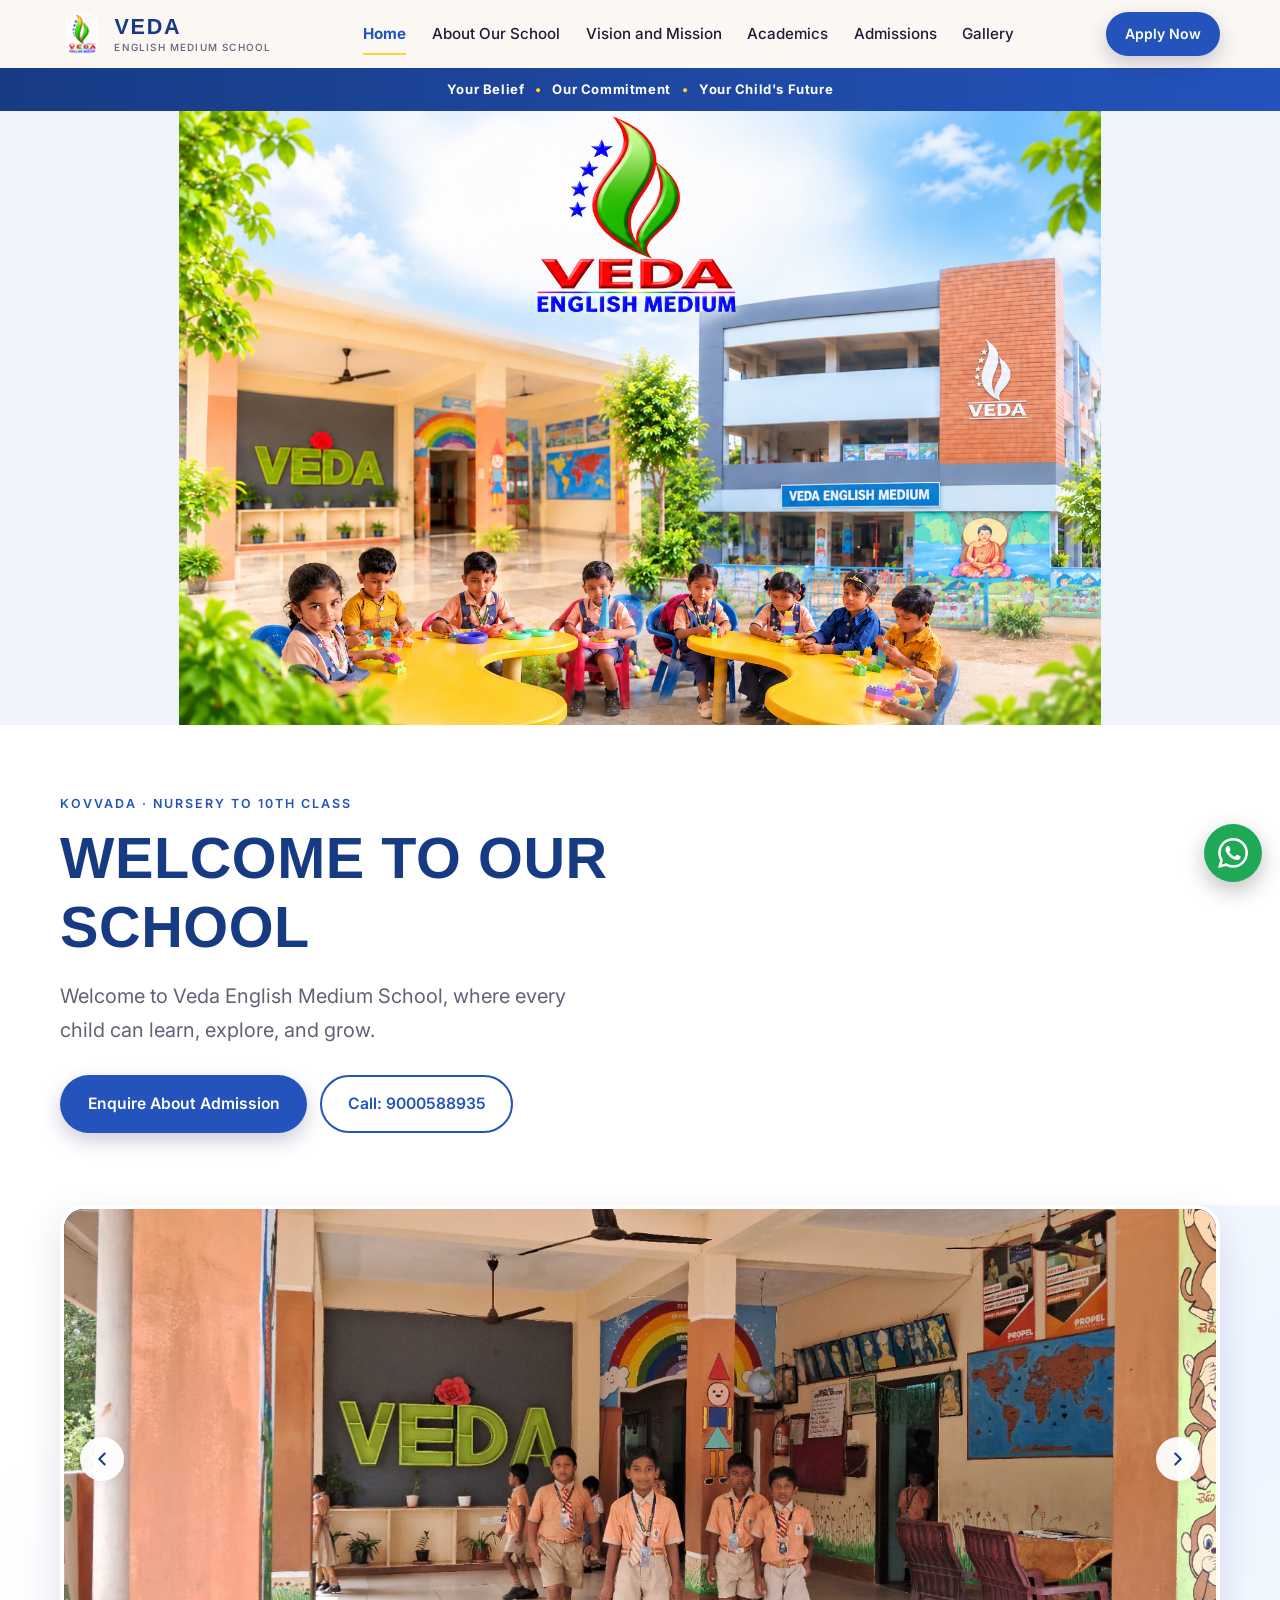
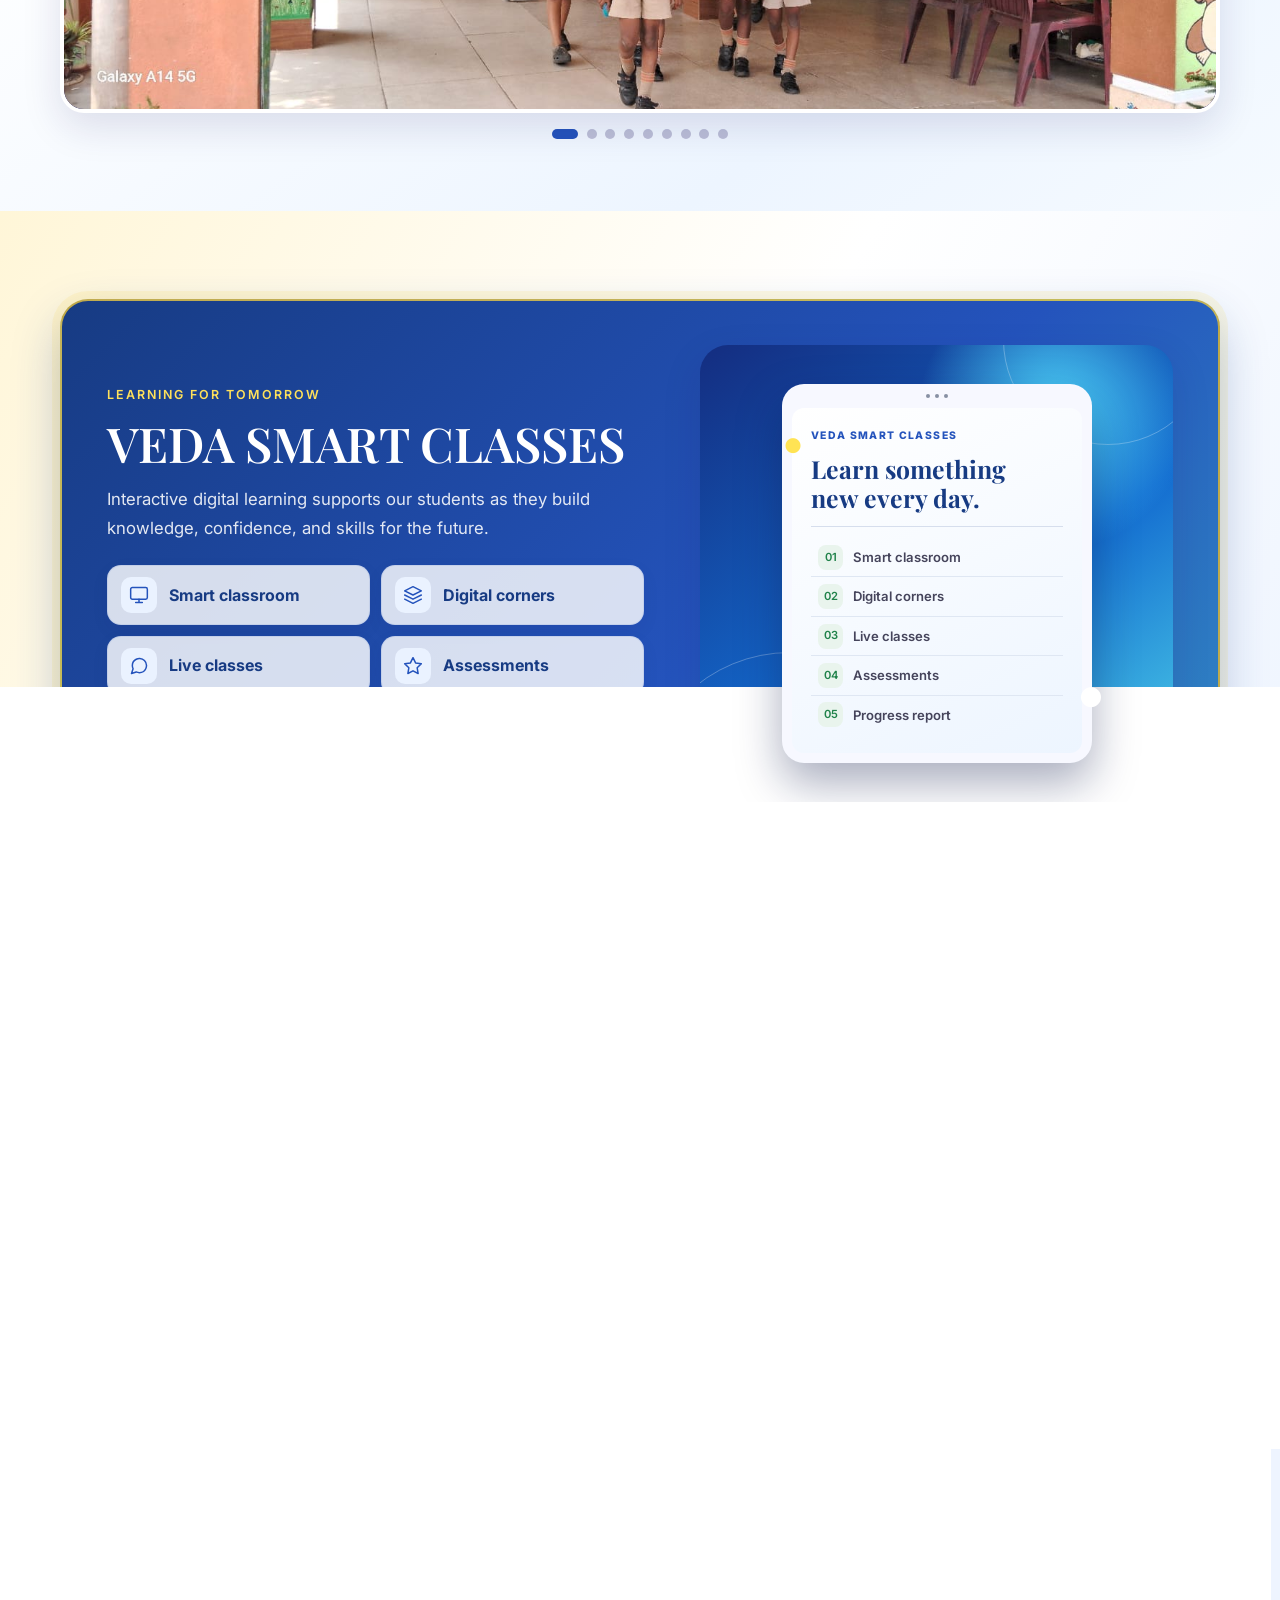
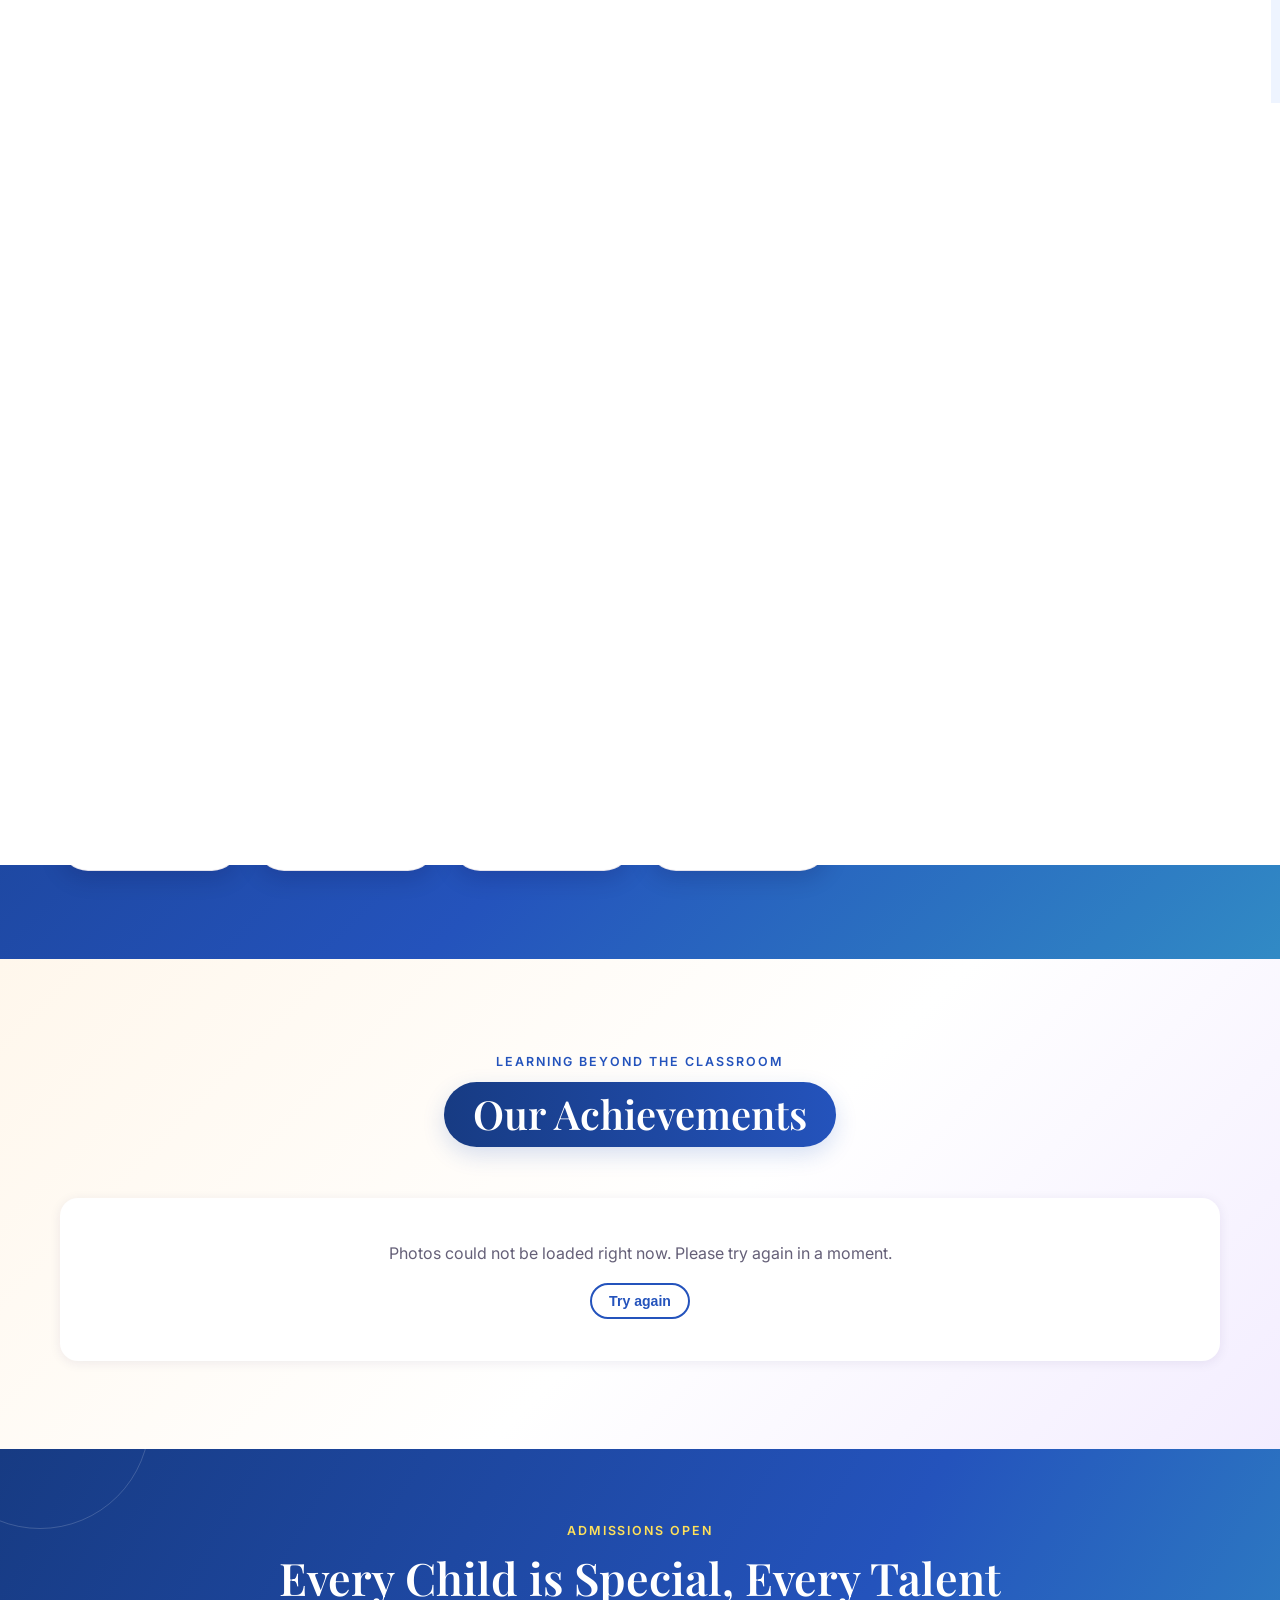
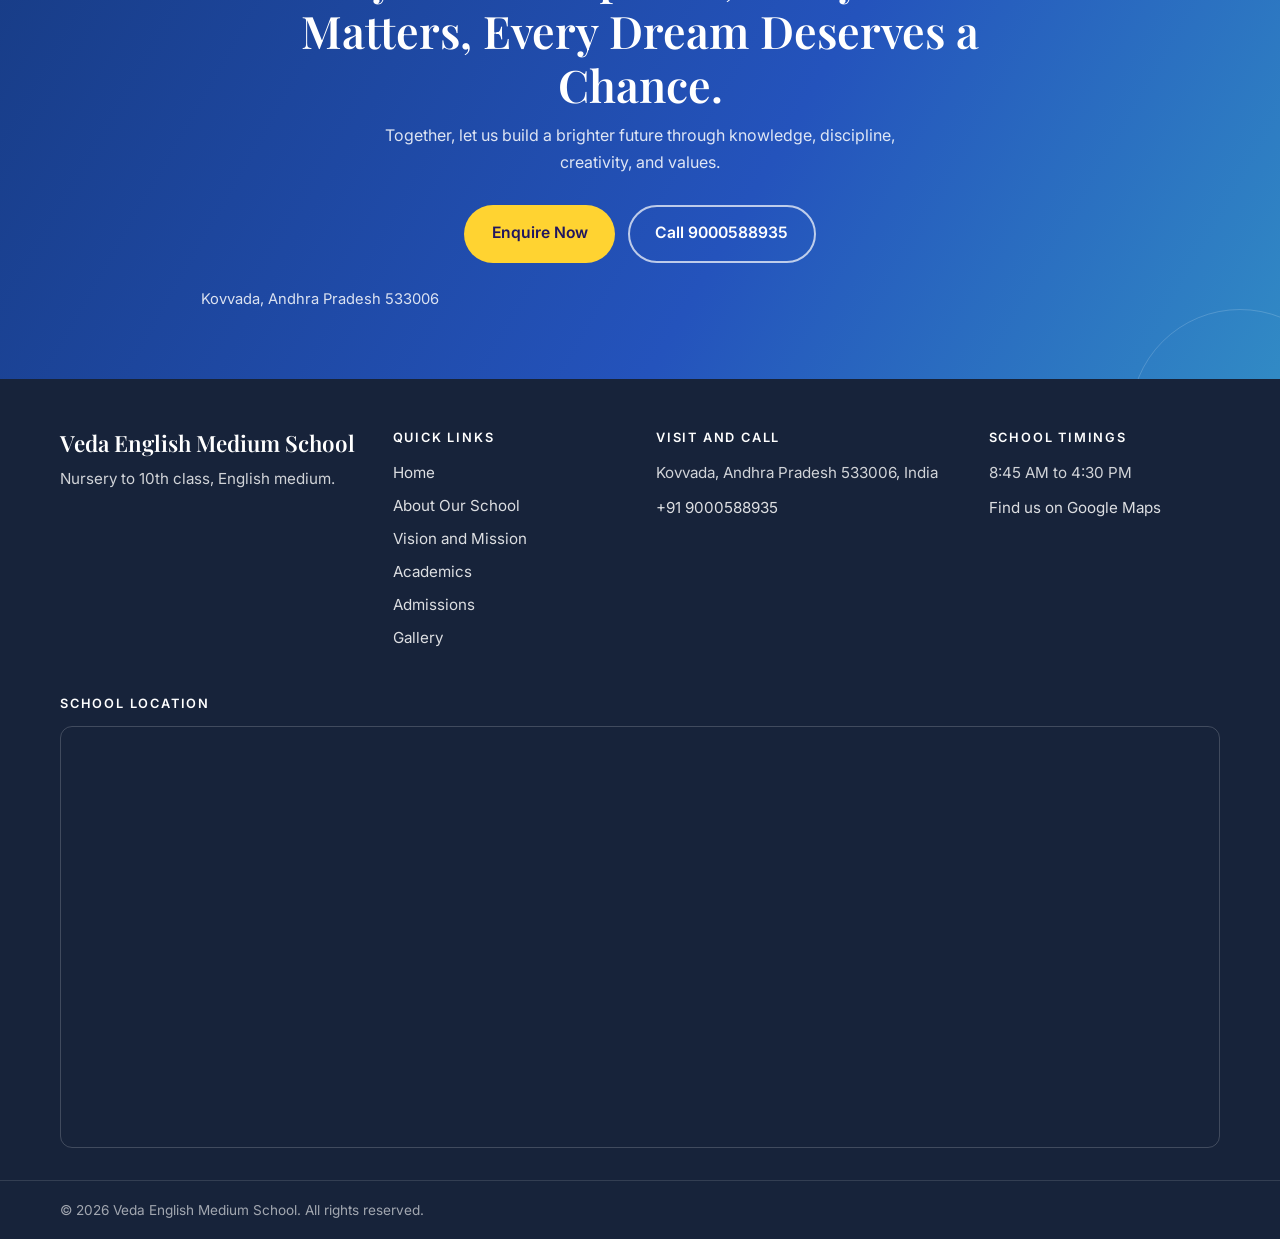
==== commit f3309ba6: "version 4" ====
--- a/index.html
+++ b/index.html
@@ -95,7 +95,7 @@
     <section class="hero home-hero">
       <div class="hero-ribbon">Your Belief <span aria-hidden="true">&bull;</span> Our Commitment <span aria-hidden="true">&bull;</span> Your Child's Future</div>
       <div class="hero-artwork">
-        <img src="assets/img/veda-bright-learning-adventures.png" alt="Veda English Medium School campus and children learning" width="1408" height="768">
+        <img src="file_0000000027708211808d1a9904e4f51c.png" alt="Veda English Medium School campus and children learning" width="1536" height="1024">
       </div>
       <div class="container hero-grid">
         <div class="hero-copy">
@@ -162,6 +162,41 @@
             <button class="school-carousel-dot" type="button" aria-label="Show photo 8"></button>
             <button class="school-carousel-dot" type="button" aria-label="Show photo 9"></button>
           </div>
+        </div>
+      </div>
+    </section>
+
+    <!-- SMART SCHOOL -->
+    <section class="section smart-school">
+      <div class="container smart-school-grid">
+        <div class="smart-school-copy reveal">
+          <span class="eyebrow">Learning for Tomorrow</span>
+          <h2>Veda Smart Classes</h2>
+          <p>Interactive digital learning supports our students as they build knowledge, confidence, and skills for the future.</p>
+          <ul class="smart-feature-list">
+            <li><svg class="icon" aria-hidden="true"><use href="#i-monitor"/></svg> Smart classroom</li>
+            <li><svg class="icon" aria-hidden="true"><use href="#i-layers"/></svg> Digital corners</li>
+            <li><svg class="icon" aria-hidden="true"><use href="#i-chat"/></svg> Live classes</li>
+            <li><svg class="icon" aria-hidden="true"><use href="#i-star"/></svg> Assessments</li>
+            <li><svg class="icon" aria-hidden="true"><use href="#i-book"/></svg> Progress report</li>
+          </ul>
+        </div>
+        <div class="smart-visual reveal" aria-label="Smart learning features">
+          <div class="smart-device">
+            <div class="smart-device-top"><span></span><span></span><span></span></div>
+            <div class="smart-screen">
+              <span class="smart-screen-kicker">VEDA SMART CLASSES</span>
+              <span class="smart-screen-title">Learn something<br>new every day.</span>
+              <div class="smart-screen-line"></div>
+              <div class="smart-screen-row"><span>01</span> Smart classroom</div>
+              <div class="smart-screen-row"><span>02</span> Digital corners</div>
+              <div class="smart-screen-row"><span>03</span> Live classes</div>
+              <div class="smart-screen-row"><span>04</span> Assessments</div>
+              <div class="smart-screen-row"><span>05</span> Progress report</div>
+            </div>
+          </div>
+          <span class="smart-spark smart-spark-one" aria-hidden="true">&bull;</span>
+          <span class="smart-spark smart-spark-two" aria-hidden="true">&bull;</span>
         </div>
       </div>
     </section>
@@ -287,41 +322,6 @@
             <div class="g-dots" id="galleryDots"></div>
             <div class="g-count" id="galleryCount" hidden></div>
           </div>
-        </div>
-      </div>
-    </section>
-
-    <!-- SMART SCHOOL -->
-    <section class="section smart-school">
-      <div class="container smart-school-grid">
-        <div class="smart-school-copy reveal">
-          <span class="eyebrow">Learning for Tomorrow</span>
-          <h2>Veda Smart School</h2>
-          <p>Interactive digital learning supports our students as they build knowledge, confidence, and skills for the future.</p>
-          <ul class="smart-feature-list">
-            <li><svg class="icon" aria-hidden="true"><use href="#i-monitor"/></svg> Smart classroom</li>
-            <li><svg class="icon" aria-hidden="true"><use href="#i-layers"/></svg> Digital corners</li>
-            <li><svg class="icon" aria-hidden="true"><use href="#i-chat"/></svg> Live classes</li>
-            <li><svg class="icon" aria-hidden="true"><use href="#i-star"/></svg> Assessments</li>
-            <li><svg class="icon" aria-hidden="true"><use href="#i-book"/></svg> Progress report</li>
-          </ul>
-        </div>
-        <div class="smart-visual reveal" aria-label="Smart learning features">
-          <div class="smart-device">
-            <div class="smart-device-top"><span></span><span></span><span></span></div>
-            <div class="smart-screen">
-              <span class="smart-screen-kicker">VEDA SMART SCHOOL</span>
-              <span class="smart-screen-title">Learn something<br>new every day.</span>
-              <div class="smart-screen-line"></div>
-              <div class="smart-screen-row"><span>01</span> Smart classroom</div>
-              <div class="smart-screen-row"><span>02</span> Digital corners</div>
-              <div class="smart-screen-row"><span>03</span> Live classes</div>
-              <div class="smart-screen-row"><span>04</span> Assessments</div>
-              <div class="smart-screen-row"><span>05</span> Progress report</div>
-            </div>
-          </div>
-          <span class="smart-spark smart-spark-one" aria-hidden="true">&bull;</span>
-          <span class="smart-spark smart-spark-two" aria-hidden="true">&bull;</span>
         </div>
       </div>
     </section>
--- a/assets/css/style.css
+++ b/assets/css/style.css
@@ -223,7 +223,7 @@
 .hero-ribbon { padding: .65rem 1rem; background: linear-gradient(90deg, #173b83, #2453bc); color: #fff; text-align: center; font-size: .82rem; font-weight: 700; letter-spacing: .045em; }
 .hero-ribbon span { padding: 0 .45rem; color: var(--accent); }
 .hero-artwork { width: 100%; max-height: 620px; overflow: hidden; background: #eef4fa; }
-.hero-artwork img { width: 100%; height: clamp(280px, 48vw, 620px); object-fit: cover; object-position: center; }
+.hero-artwork img { width: 100%; height: clamp(280px, 48vw, 620px); object-fit: contain; object-position: center; }
 .home-hero .hero-grid { min-height: 0; grid-template-columns: 1fr; align-items: center; padding-top: clamp(2.4rem, 5vw, 4.2rem); }
 .home-hero .hero-copy { max-width: 620px; }
 .home-hero .eyebrow { color: var(--primary); }
@@ -292,30 +292,33 @@
 .achievement-color-3 { background: linear-gradient(145deg, #2453bc, #50d9ff); }
 @media (min-width: 700px) { .achievement-grid { grid-template-columns: repeat(4, minmax(0, 1fr)); gap: 1rem; } .achievement-card { min-height: 220px; } }
 
-.smart-school { overflow: hidden; background: linear-gradient(120deg, #eefaff, #fff 58%, #f0edff); }
-.smart-school-grid { display: grid; gap: 2rem; align-items: center; }
-.smart-school-copy h2 { margin-bottom: .8rem; color: var(--primary-dark); font-size: clamp(2rem, 5vw, 3rem); text-transform: uppercase; }
-.smart-school-copy > p { max-width: 34rem; color: var(--muted); font-size: 1.05rem; }
-.smart-feature-list { display: grid; gap: .7rem; margin-top: 1.4rem; }
-.smart-feature-list li { display: flex; align-items: center; gap: .75rem; color: var(--primary-dark); font-weight: 600; }
-.smart-feature-list .icon { width: 34px; height: 34px; flex: none; padding: 7px; border-radius: 10px; background: #eaf2ff; color: var(--primary); }
-.smart-visual { position: relative; min-height: 350px; display: grid; place-items: center; padding: 2rem 1rem; overflow: hidden; border-radius: 28px; background: radial-gradient(circle at 75% 15%, #50d9ff 0, transparent 26%), linear-gradient(145deg, #142d80, #136cd0 58%, #4fd3e9); box-shadow: var(--shadow); }
+.smart-school { overflow: hidden; background: linear-gradient(120deg, #fff6d8, #fff 52%, #edf4ff); }
+.smart-school-grid { display: grid; gap: 2.2rem; align-items: center; padding: clamp(1.4rem, 4vw, 2.8rem); border: 2px solid rgba(255, 211, 49, .72); border-radius: 28px; background: linear-gradient(135deg, #173b83 0%, #2453bc 58%, #318ac5 100%); box-shadow: 0 20px 48px rgba(23, 59, 131, .28), 0 0 0 8px rgba(255, 211, 49, .12); }
+.smart-school-copy .eyebrow { color: #ffe15a; }
+.smart-school-copy h2 { margin-bottom: .8rem; color: #fff; font-size: clamp(2rem, 5vw, 3rem); text-transform: uppercase; }
+.smart-school-copy > p { max-width: 34rem; color: rgba(255, 255, 255, .88); font-size: 1.05rem; }
+.smart-feature-list { display: grid; grid-template-columns: 1fr; gap: .65rem; margin-top: 1.4rem; }
+.smart-feature-list li { min-height: 58px; display: flex; align-items: center; gap: .75rem; padding: .7rem .85rem; color: var(--primary-dark); font-weight: 700; background: rgba(255, 255, 255, .82); border: 1px solid rgba(36, 83, 188, .1); border-radius: 14px; box-shadow: 0 6px 18px rgba(33, 22, 95, .06); }
+.smart-feature-list .icon { width: 36px; height: 36px; flex: none; padding: 8px; border-radius: 10px; background: #eaf2ff; color: var(--primary); }
+.smart-visual { position: relative; min-height: 350px; display: grid; place-items: center; padding: 2.4rem 1.2rem; overflow: hidden; border-radius: 28px; background: radial-gradient(circle at 75% 15%, #50d9ff 0, transparent 26%), linear-gradient(145deg, #142d80, #136cd0 58%, #4fd3e9); box-shadow: var(--shadow); }
 .smart-visual::before, .smart-visual::after { content: ""; position: absolute; width: 210px; height: 210px; border: 1px solid rgba(255, 255, 255, .27); border-radius: 50%; }
 .smart-visual::before { top: -110px; right: -40px; }
 .smart-visual::after { bottom: -150px; left: -60px; width: 300px; height: 300px; }
-.smart-device { position: relative; z-index: 1; width: min(100%, 310px); padding: 10px; border: 3px solid #29334a; border-radius: 22px; background: #f7f8ff; box-shadow: 0 20px 45px rgba(8, 20, 70, .35); transform: rotate(-2deg); }
+.smart-device { position: relative; z-index: 1; width: min(100%, 310px); padding: 10px; border: 0; border-radius: 22px; background: #f7f8ff; box-shadow: 0 20px 45px rgba(8, 20, 70, .35); }
 .smart-device-top { height: 14px; display: flex; justify-content: center; gap: 5px; }
 .smart-device-top span { width: 4px; height: 4px; border-radius: 50%; background: #8790a3; }
 .smart-screen { min-height: 260px; padding: 1.2rem; display: flex; flex-direction: column; border-radius: 12px; background: linear-gradient(155deg, #fff, #edf5ff); }
 .smart-screen-kicker { color: var(--primary); font-size: .65rem; font-weight: 800; letter-spacing: .13em; }
 .smart-screen-title { margin: .65rem 0; color: var(--primary-dark); font: 700 1.55rem/1.15 var(--font-head); }
 .smart-screen-line { width: 100%; height: 1px; margin: .2rem 0 .7rem; background: #d6deed; }
-.smart-screen-row { padding: .48rem 0; display: flex; align-items: center; gap: .65rem; color: #45445b; font-size: .82rem; font-weight: 600; }
+.smart-screen-row { padding: .42rem .45rem; display: flex; align-items: center; gap: .65rem; color: #45445b; font-size: .82rem; font-weight: 600; border-bottom: 1px solid #dfe7f3; }
+.smart-screen-row:last-child { border-bottom: 0; }
 .smart-screen-row span { width: 25px; height: 25px; display: grid; place-items: center; border-radius: 8px; background: #e9f4ed; color: #20824a; font-size: .7rem; }
 .smart-spark { position: absolute; z-index: 1; color: #ffe354; font-size: 3rem; line-height: 1; }
 .smart-spark-one { top: 16%; left: 17%; }
 .smart-spark-two { right: 14%; bottom: 17%; font-size: 4rem; color: #fff; }
-@media (min-width: 820px) { .smart-school-grid { grid-template-columns: 1fr 1fr; gap: 3.5rem; } .smart-visual { min-height: 440px; } }
+@media (min-width: 600px) { .smart-feature-list { grid-template-columns: repeat(2, minmax(0, 1fr)); } }
+@media (min-width: 820px) { .smart-school-grid { grid-template-columns: minmax(0, 1fr) minmax(0, .88fr); gap: 3.5rem; } .smart-visual { min-height: 440px; } }
 
 .home-cta { position: relative; overflow: hidden; background: linear-gradient(120deg, #173b83, #2453bc 60%, #318ac5); }
 .home-cta::before, .home-cta::after { content: ""; position: absolute; width: 220px; height: 220px; border: 1px solid rgba(255, 255, 255, .17); border-radius: 50%; }
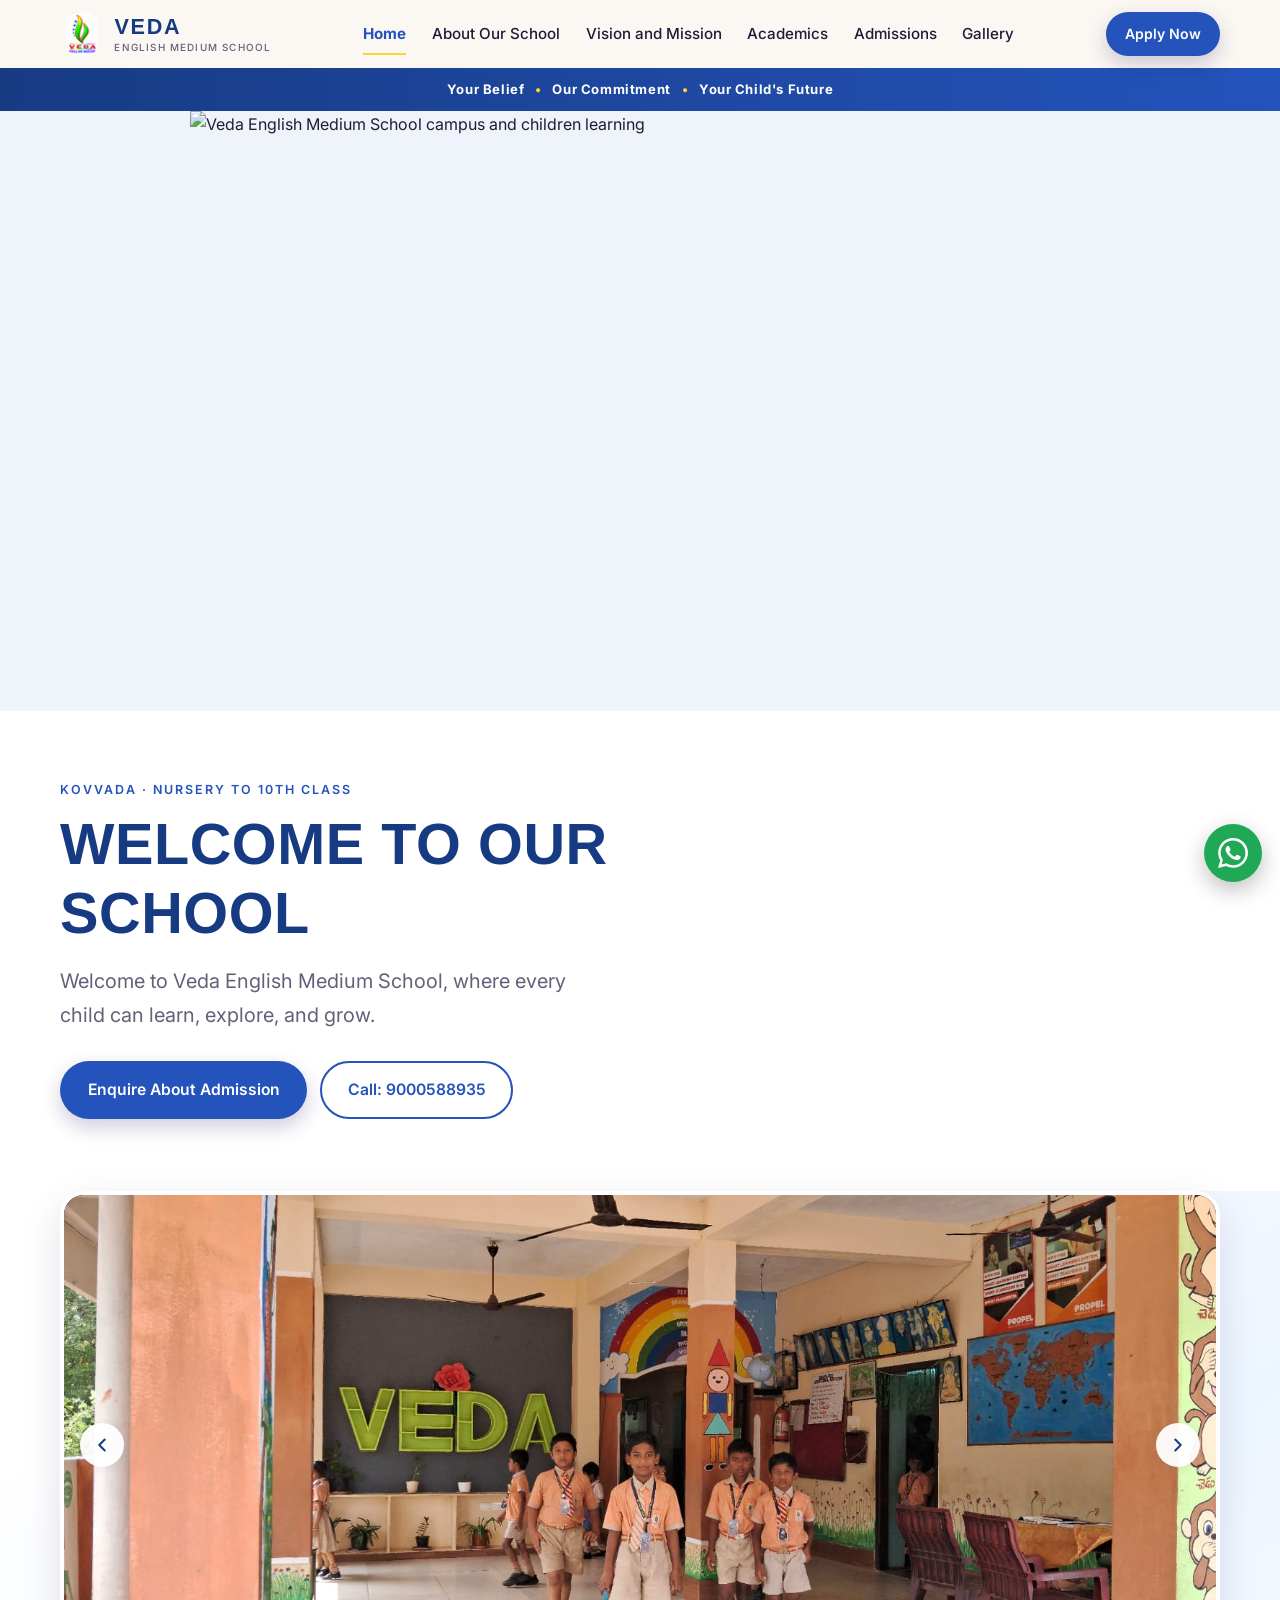
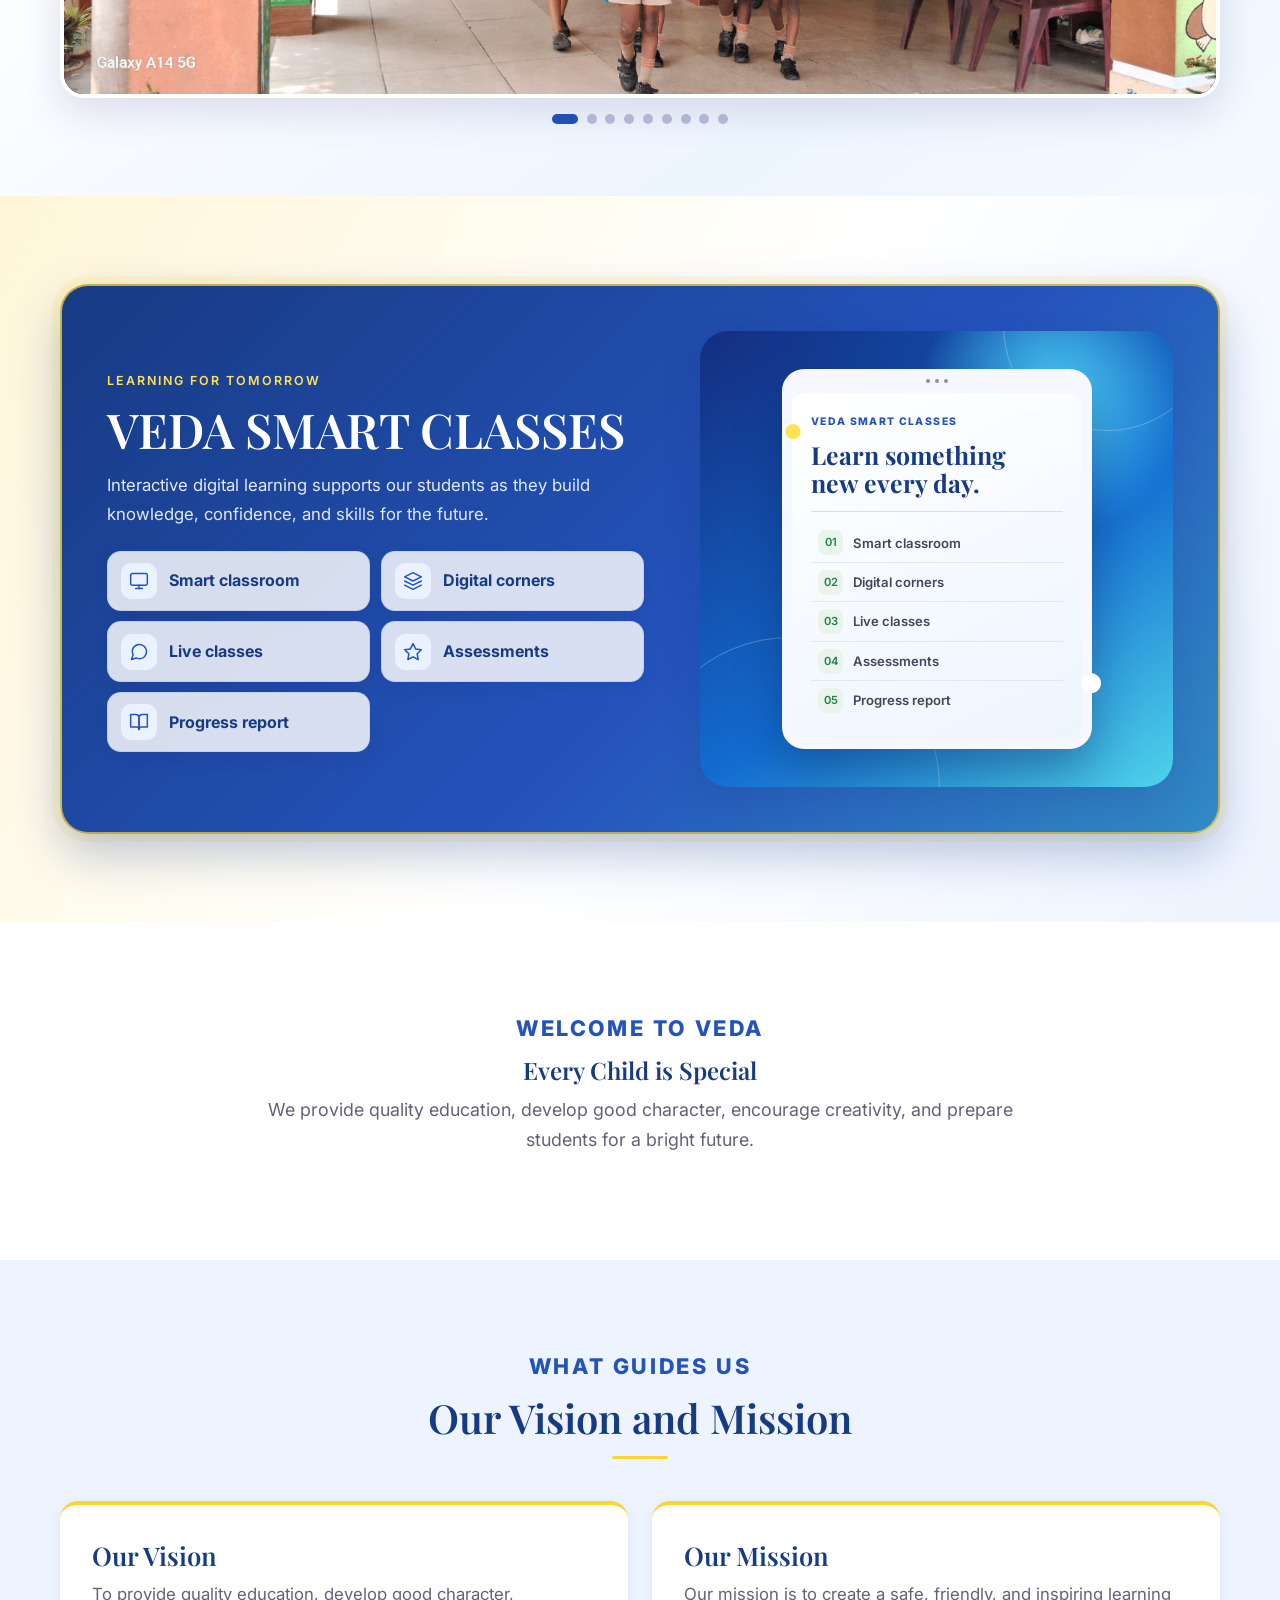
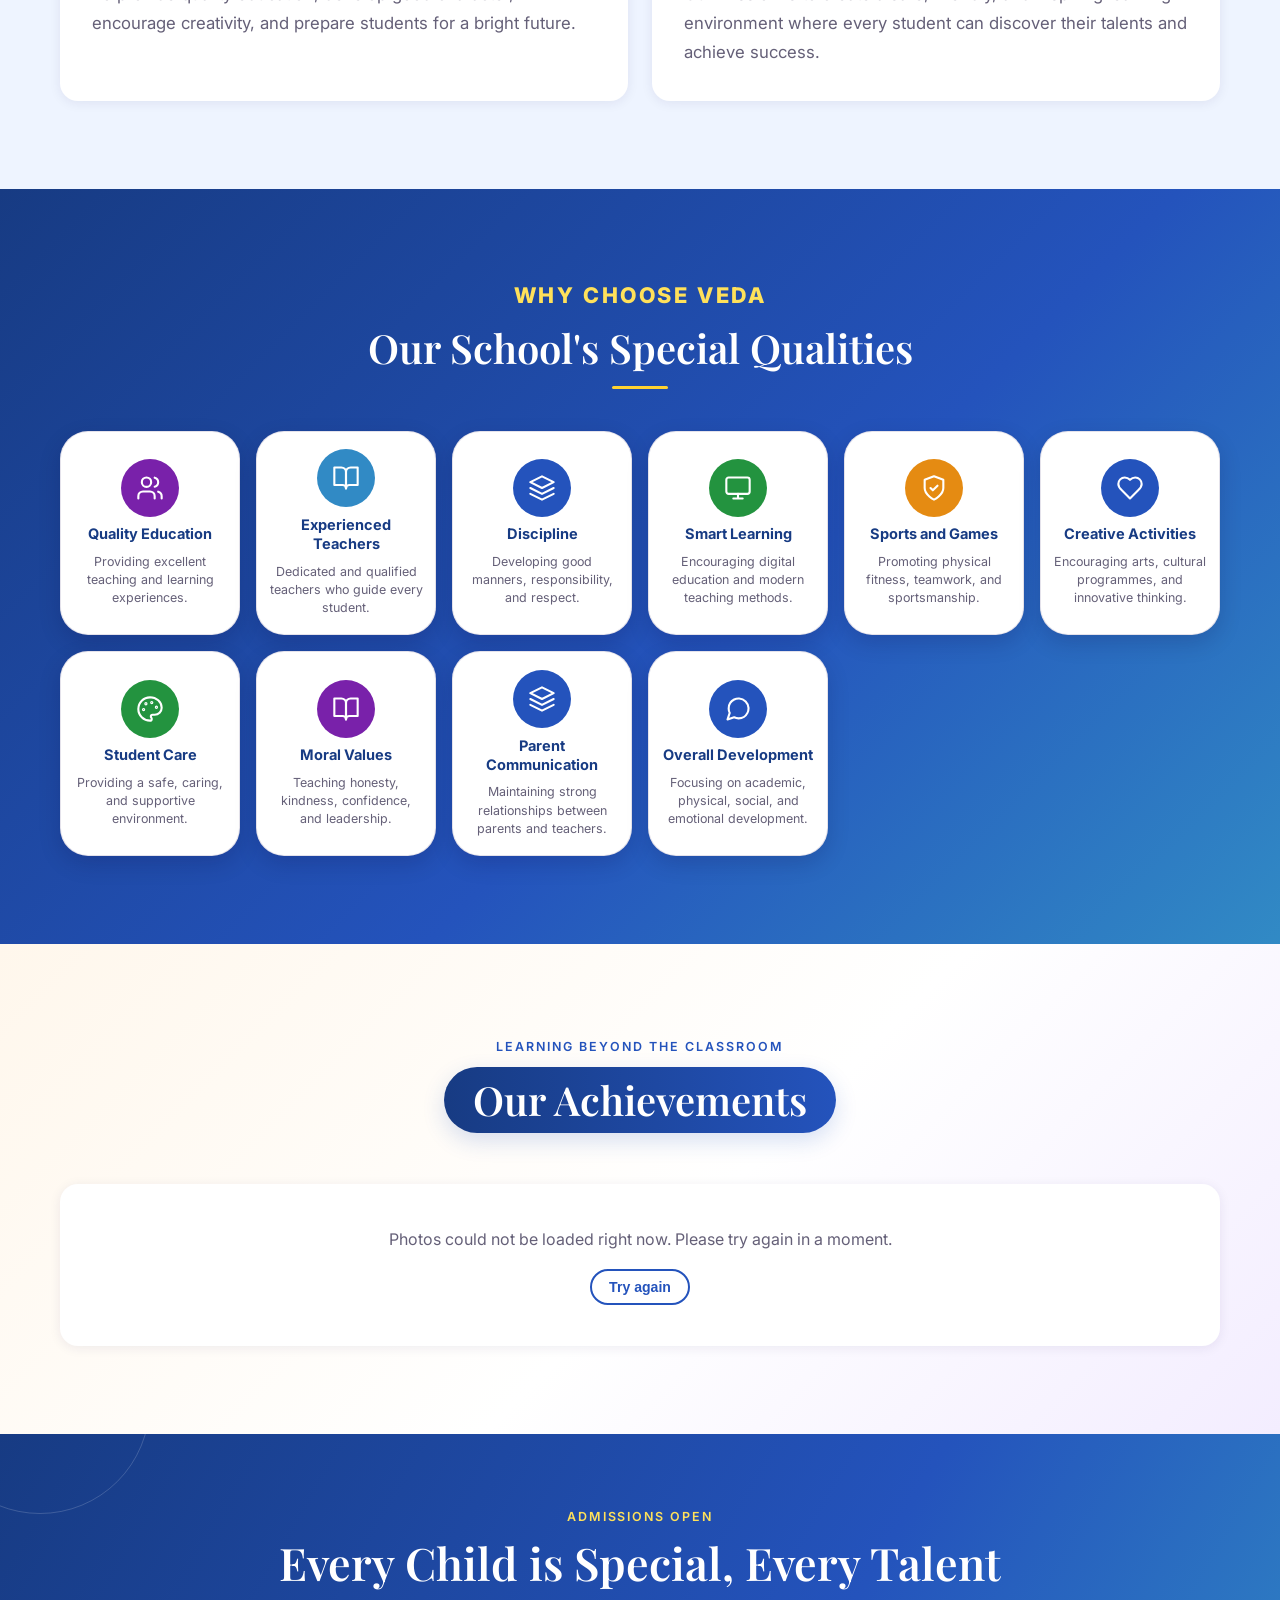
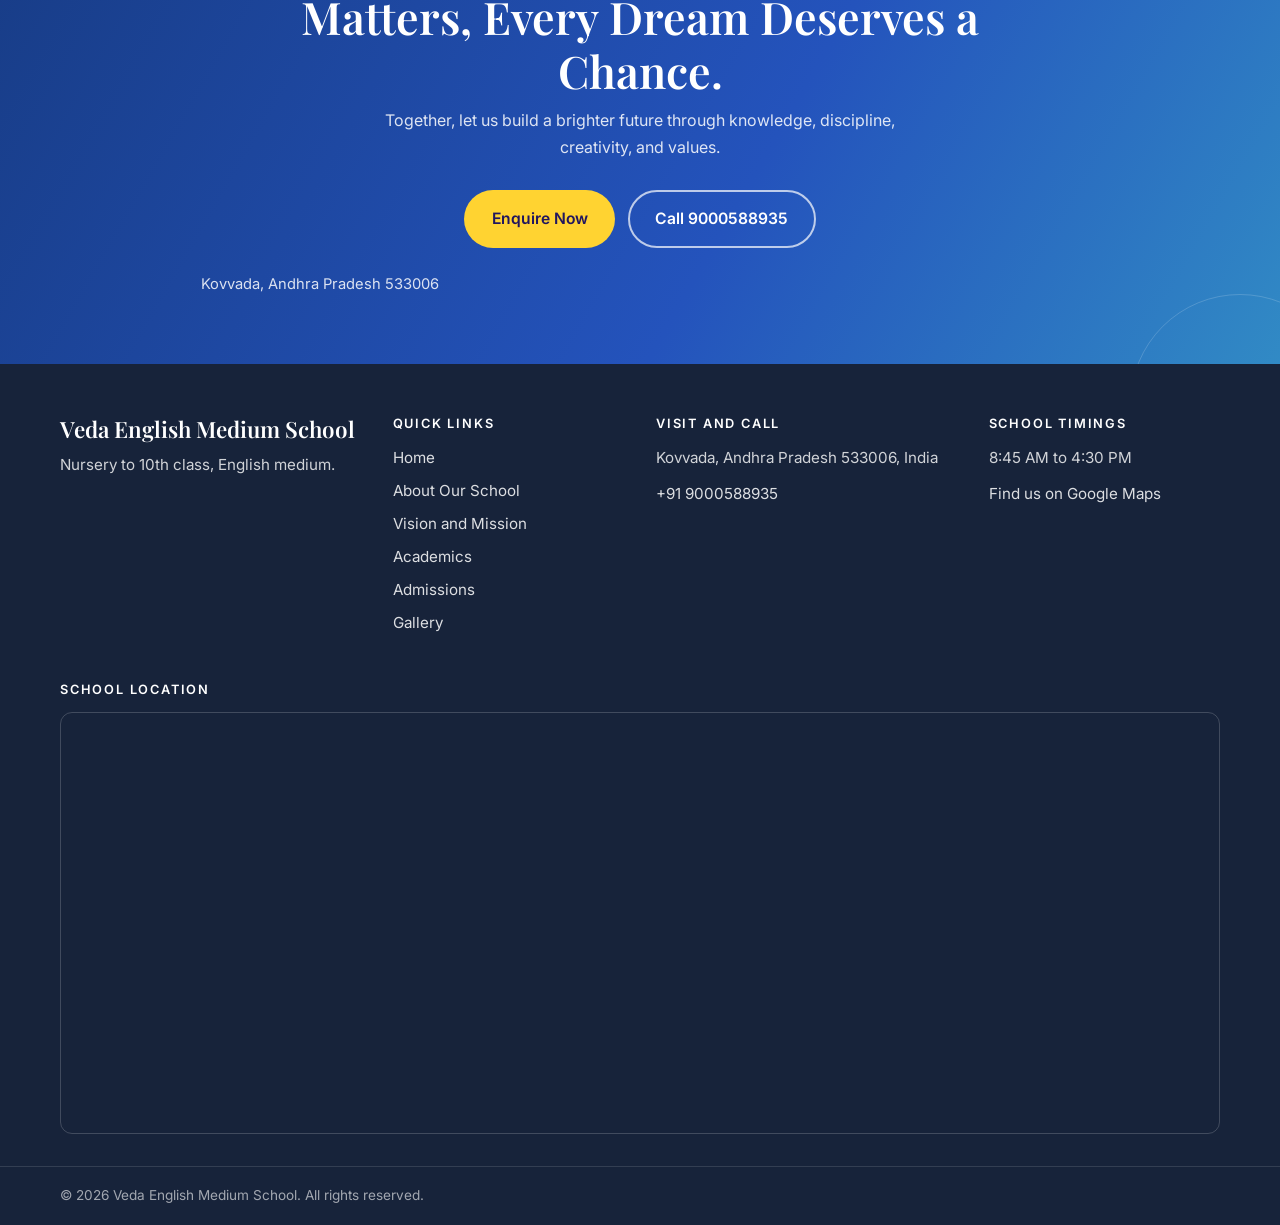
==== commit 186d83db: "hero img changed" ====
--- a/index.html
+++ b/index.html
@@ -95,7 +95,7 @@
     <section class="hero home-hero">
       <div class="hero-ribbon">Your Belief <span aria-hidden="true">&bull;</span> Our Commitment <span aria-hidden="true">&bull;</span> Your Child's Future</div>
       <div class="hero-artwork">
-        <img src="file_0000000027708211808d1a9904e4f51c.png" alt="Veda English Medium School campus and children learning" width="1536" height="1024">
+        <img src="file_00000000570c81fd9a30b1809d3fb4c5.png" alt="Veda English Medium School campus and children learning" width="1536" height="1024">
       </div>
       <div class="container hero-grid">
         <div class="hero-copy">
--- a/assets/css/style.css
+++ b/assets/css/style.css
@@ -222,8 +222,8 @@
 .home-hero { min-height: 0; padding: 0 0 clamp(2.6rem, 6vw, 4.5rem); background: #fff; }
 .hero-ribbon { padding: .65rem 1rem; background: linear-gradient(90deg, #173b83, #2453bc); color: #fff; text-align: center; font-size: .82rem; font-weight: 700; letter-spacing: .045em; }
 .hero-ribbon span { padding: 0 .45rem; color: var(--accent); }
-.hero-artwork { width: 100%; max-height: 620px; overflow: hidden; background: #eef4fa; }
-.hero-artwork img { width: 100%; height: clamp(280px, 48vw, 620px); object-fit: contain; object-position: center; }
+.hero-artwork { width: 100%; max-height: 620px; overflow: hidden; display: grid; place-items: center; background: #eef4fa; }
+.hero-artwork img { width: min(100%, 900px); height: auto; object-fit: contain; object-position: center; }
 .home-hero .hero-grid { min-height: 0; grid-template-columns: 1fr; align-items: center; padding-top: clamp(2.4rem, 5vw, 4.2rem); }
 .home-hero .hero-copy { max-width: 620px; }
 .home-hero .eyebrow { color: var(--primary); }
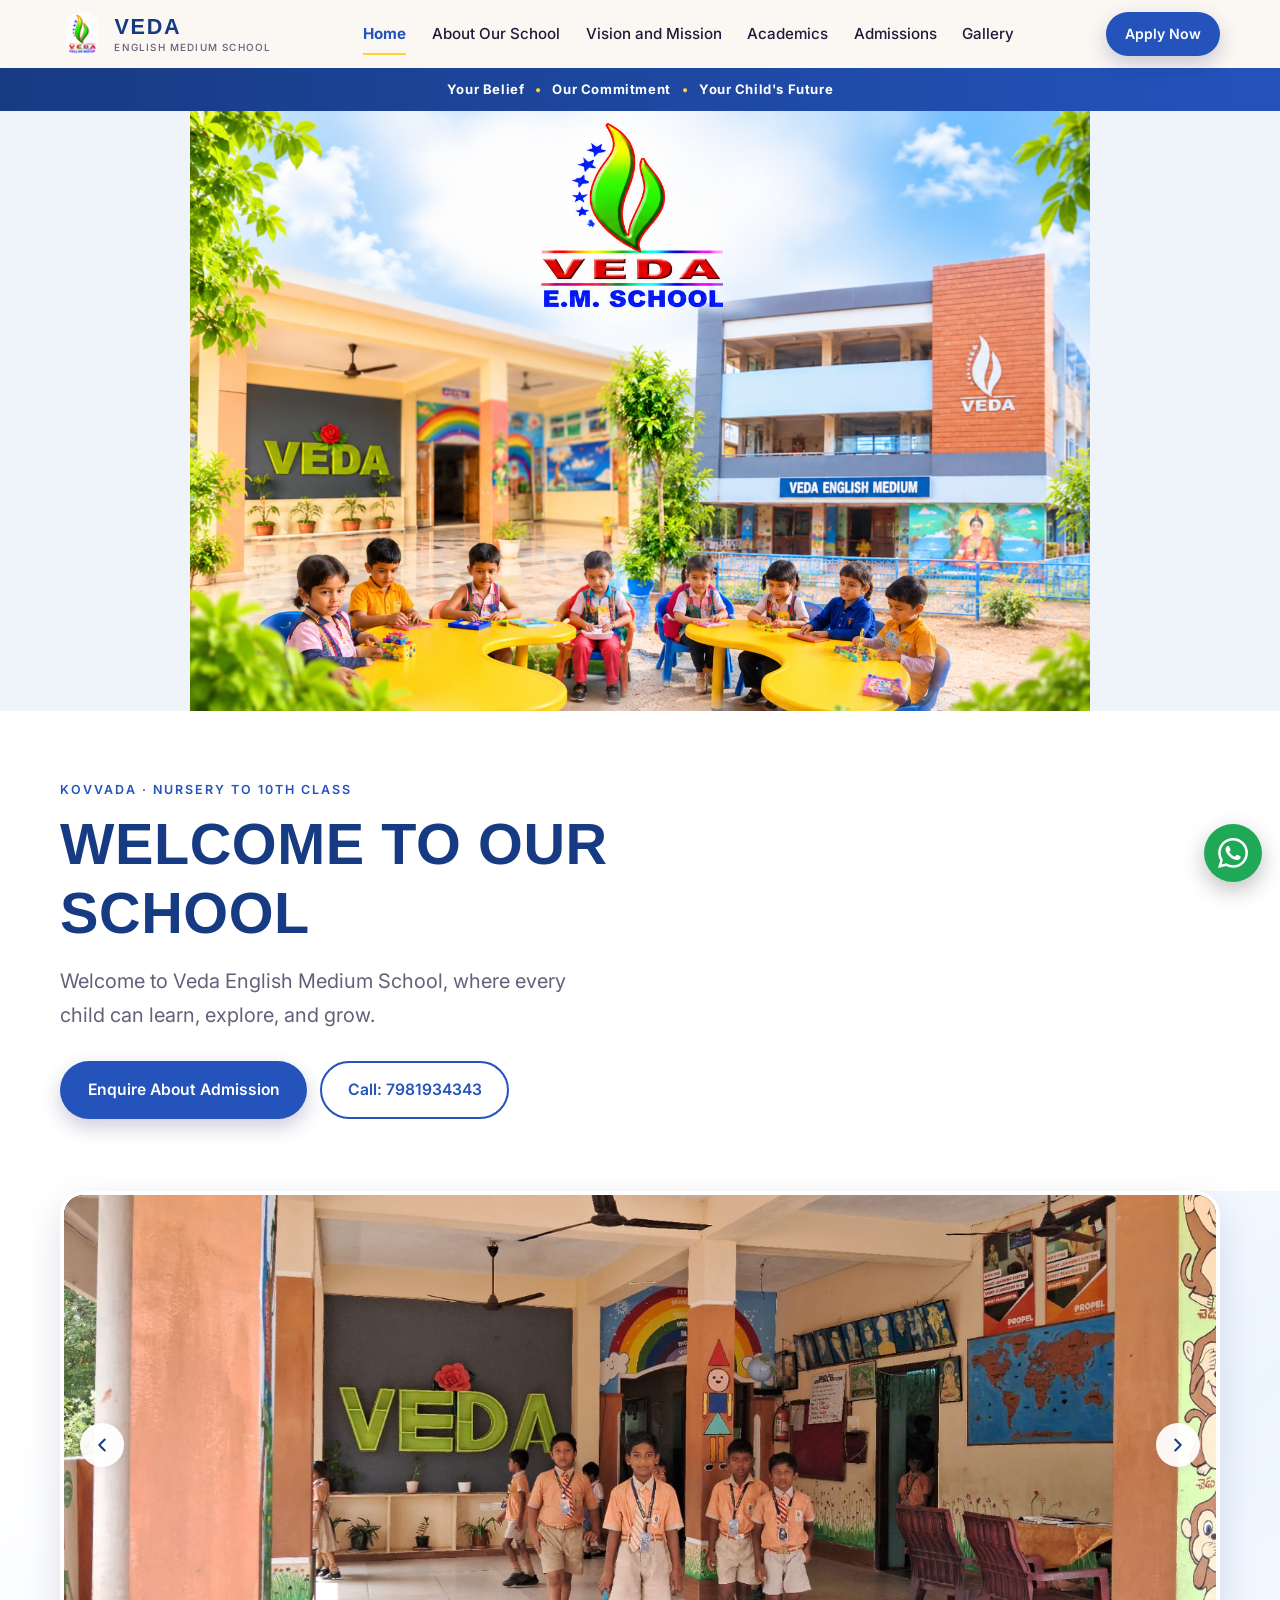
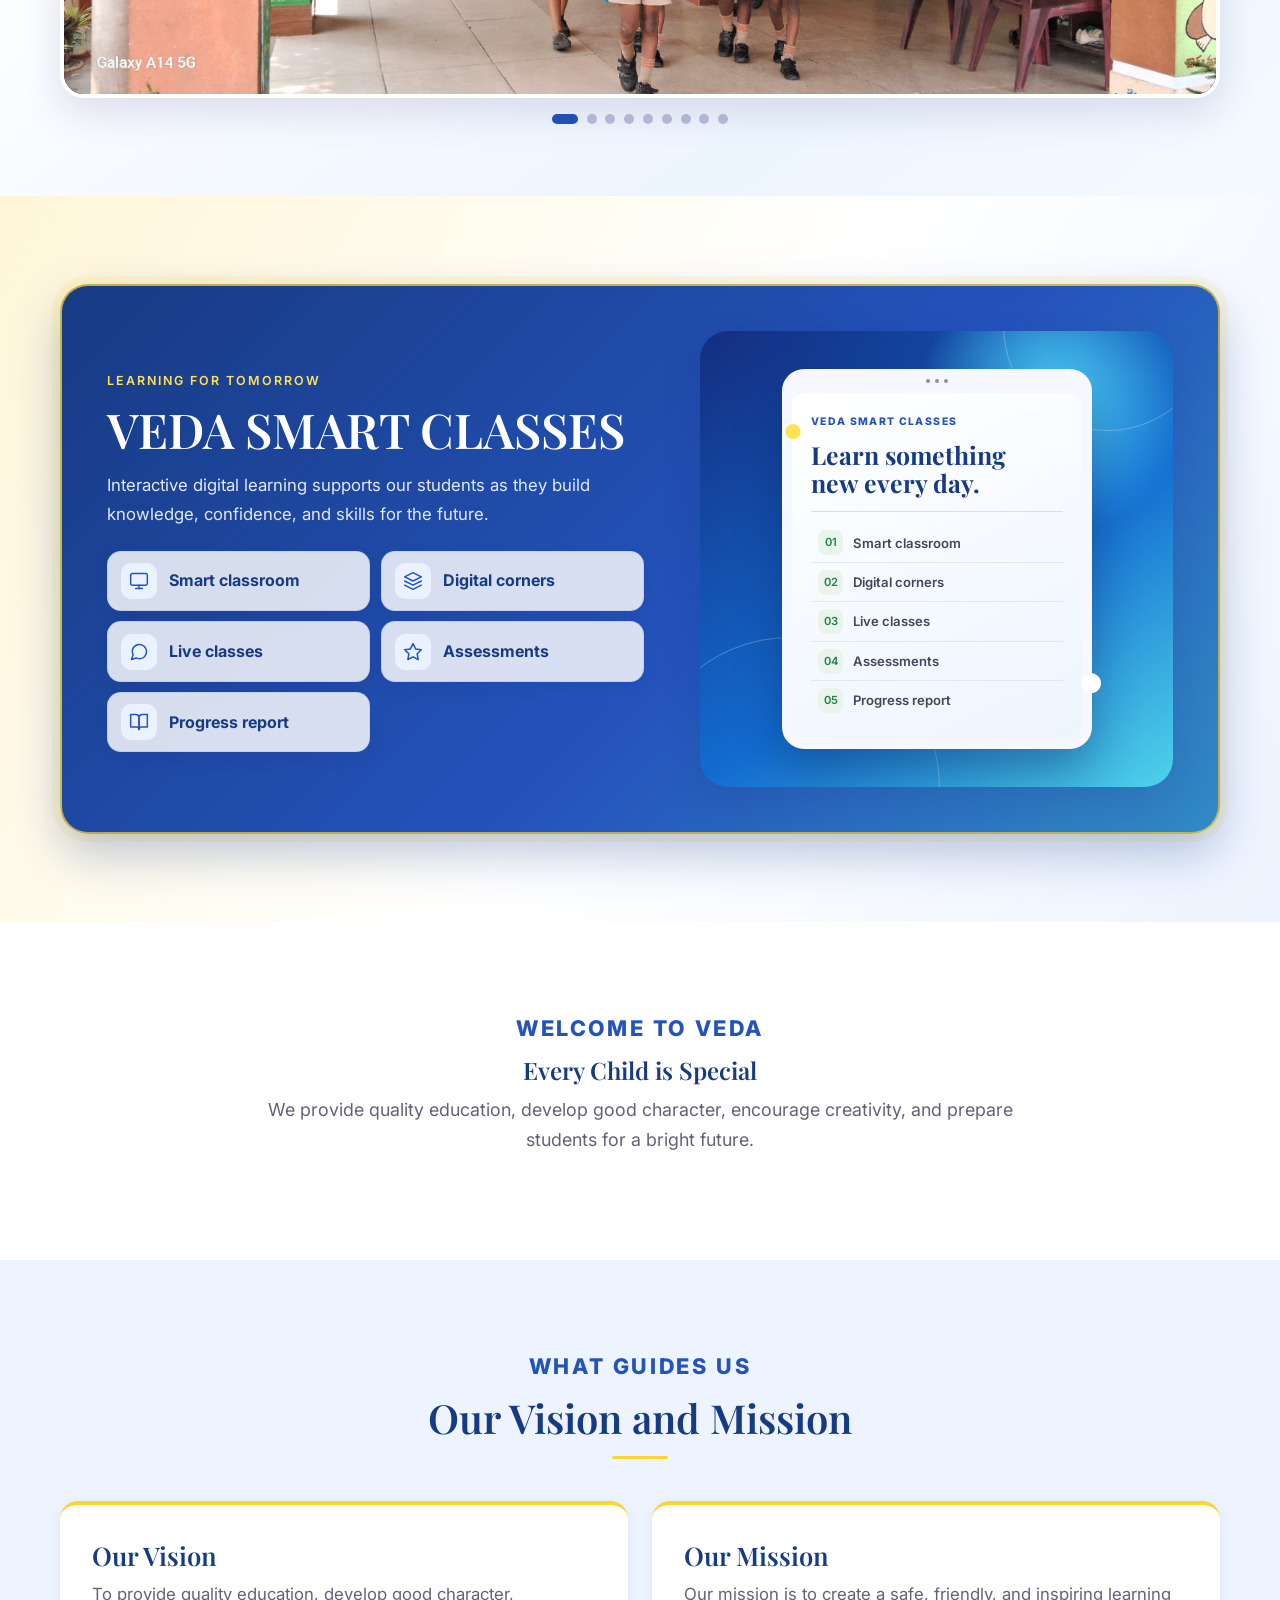
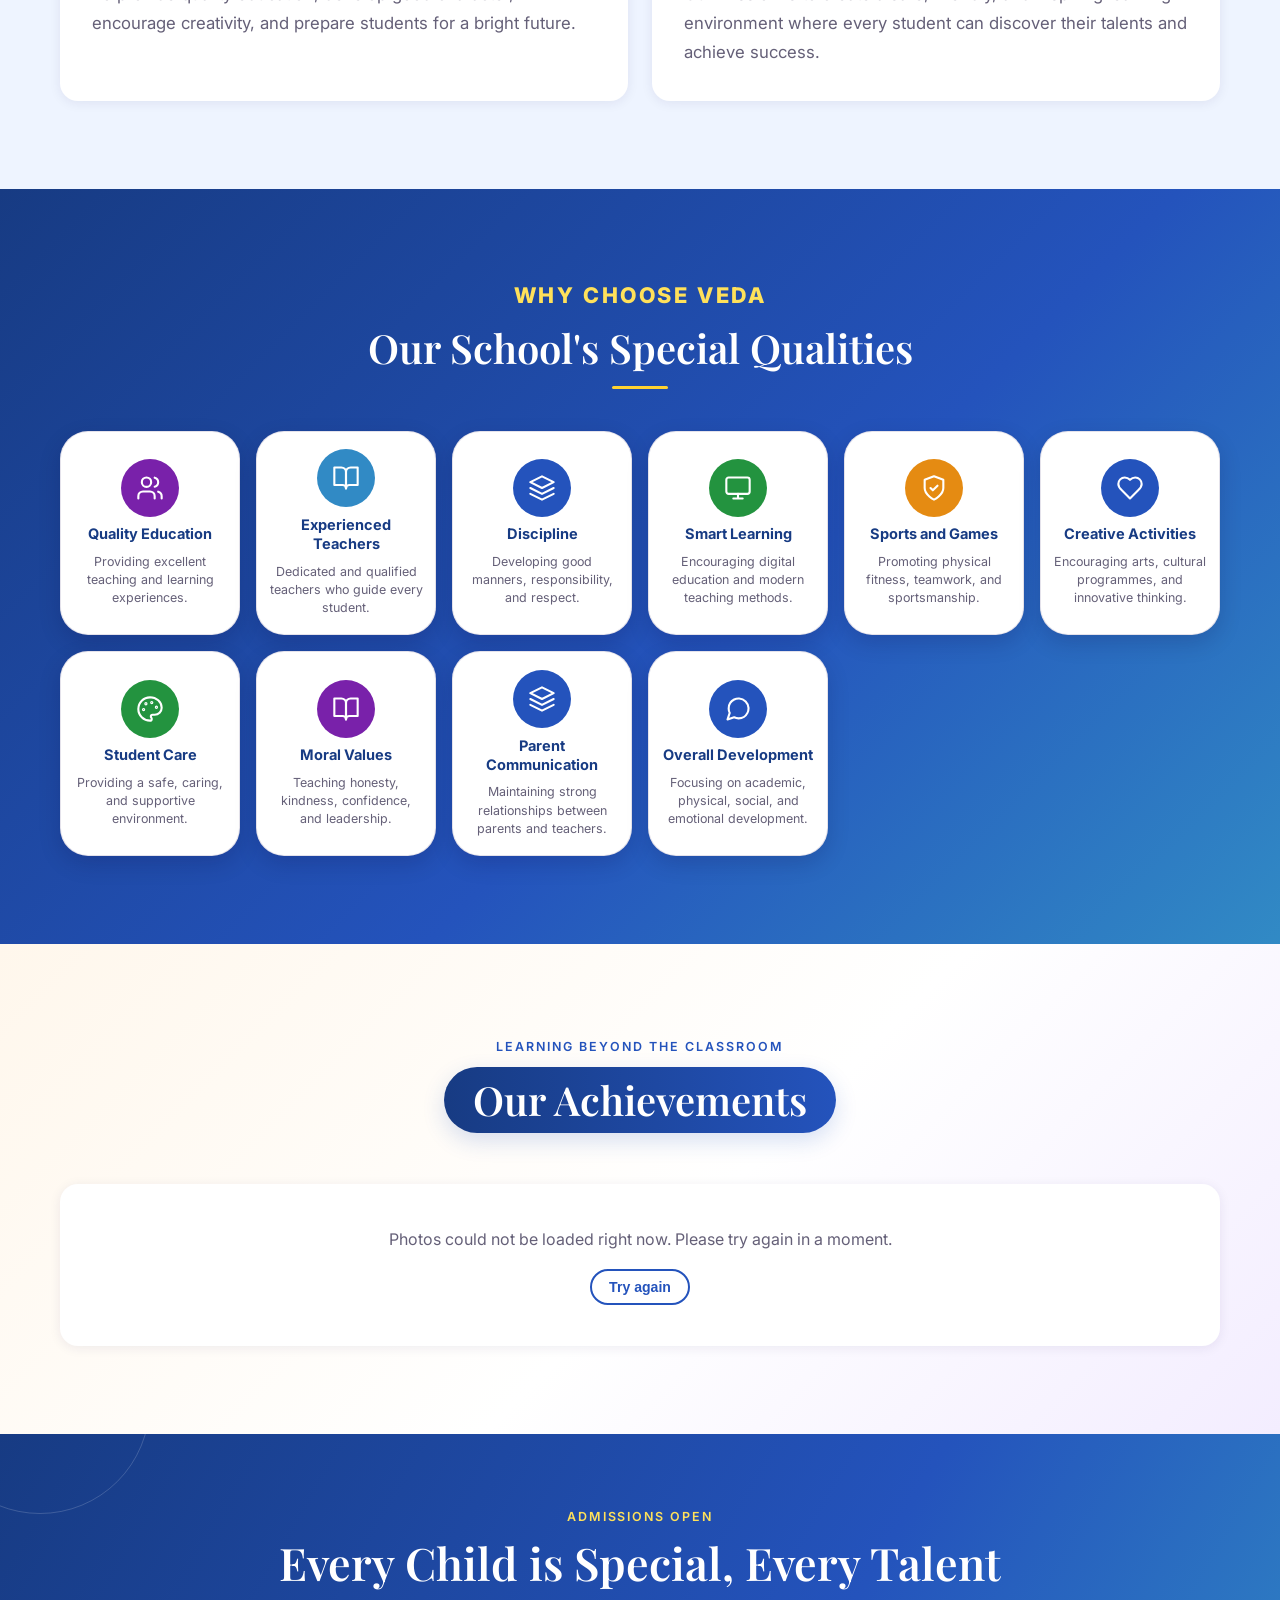
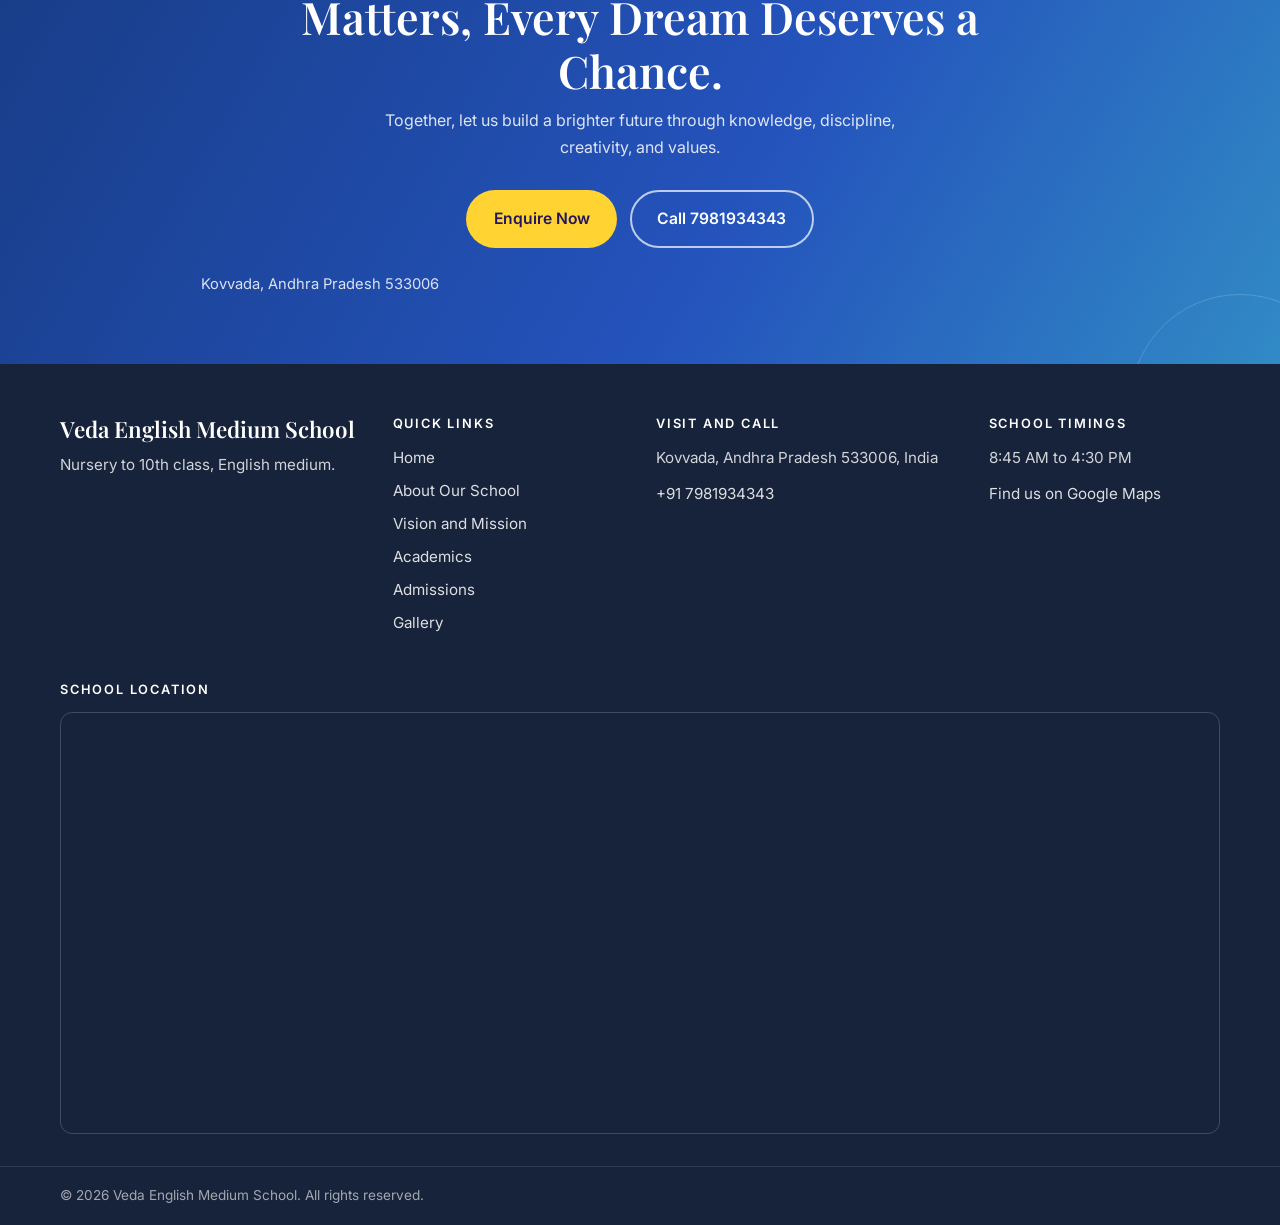
==== commit b9d2476c: "new" ====
--- a/index.html
+++ b/index.html
@@ -104,7 +104,7 @@
           <p class="hero-tagline">Welcome to Veda English Medium School, where every child can learn, explore, and grow.</p>
           <div class="hero-actions">
             <a class="btn btn-primary" href="contact.html#admissions">Enquire About Admission</a>
-            <a class="btn btn-outline" href="tel:+919000588935" data-call>Call: 9000588935</a>
+            <a class="btn btn-outline" href="tel:+917981934343" data-call>Call: 7981934343</a>
           </div>
         </div>
       </div>
@@ -334,7 +334,7 @@
         <p>Together, let us build a brighter future through knowledge, discipline, creativity, and values.</p>
         <div class="cta-actions">
           <a class="btn btn-gold" href="contact.html#admissions">Enquire Now</a>
-          <a class="btn btn-light" href="tel:+919000588935" data-call>Call 9000588935</a>
+          <a class="btn btn-light" href="tel:+917981934343" data-call>Call 7981934343</a>
         </div>
         <p class="home-cta-address">Kovvada, Andhra Pradesh 533006</p>
       </div>
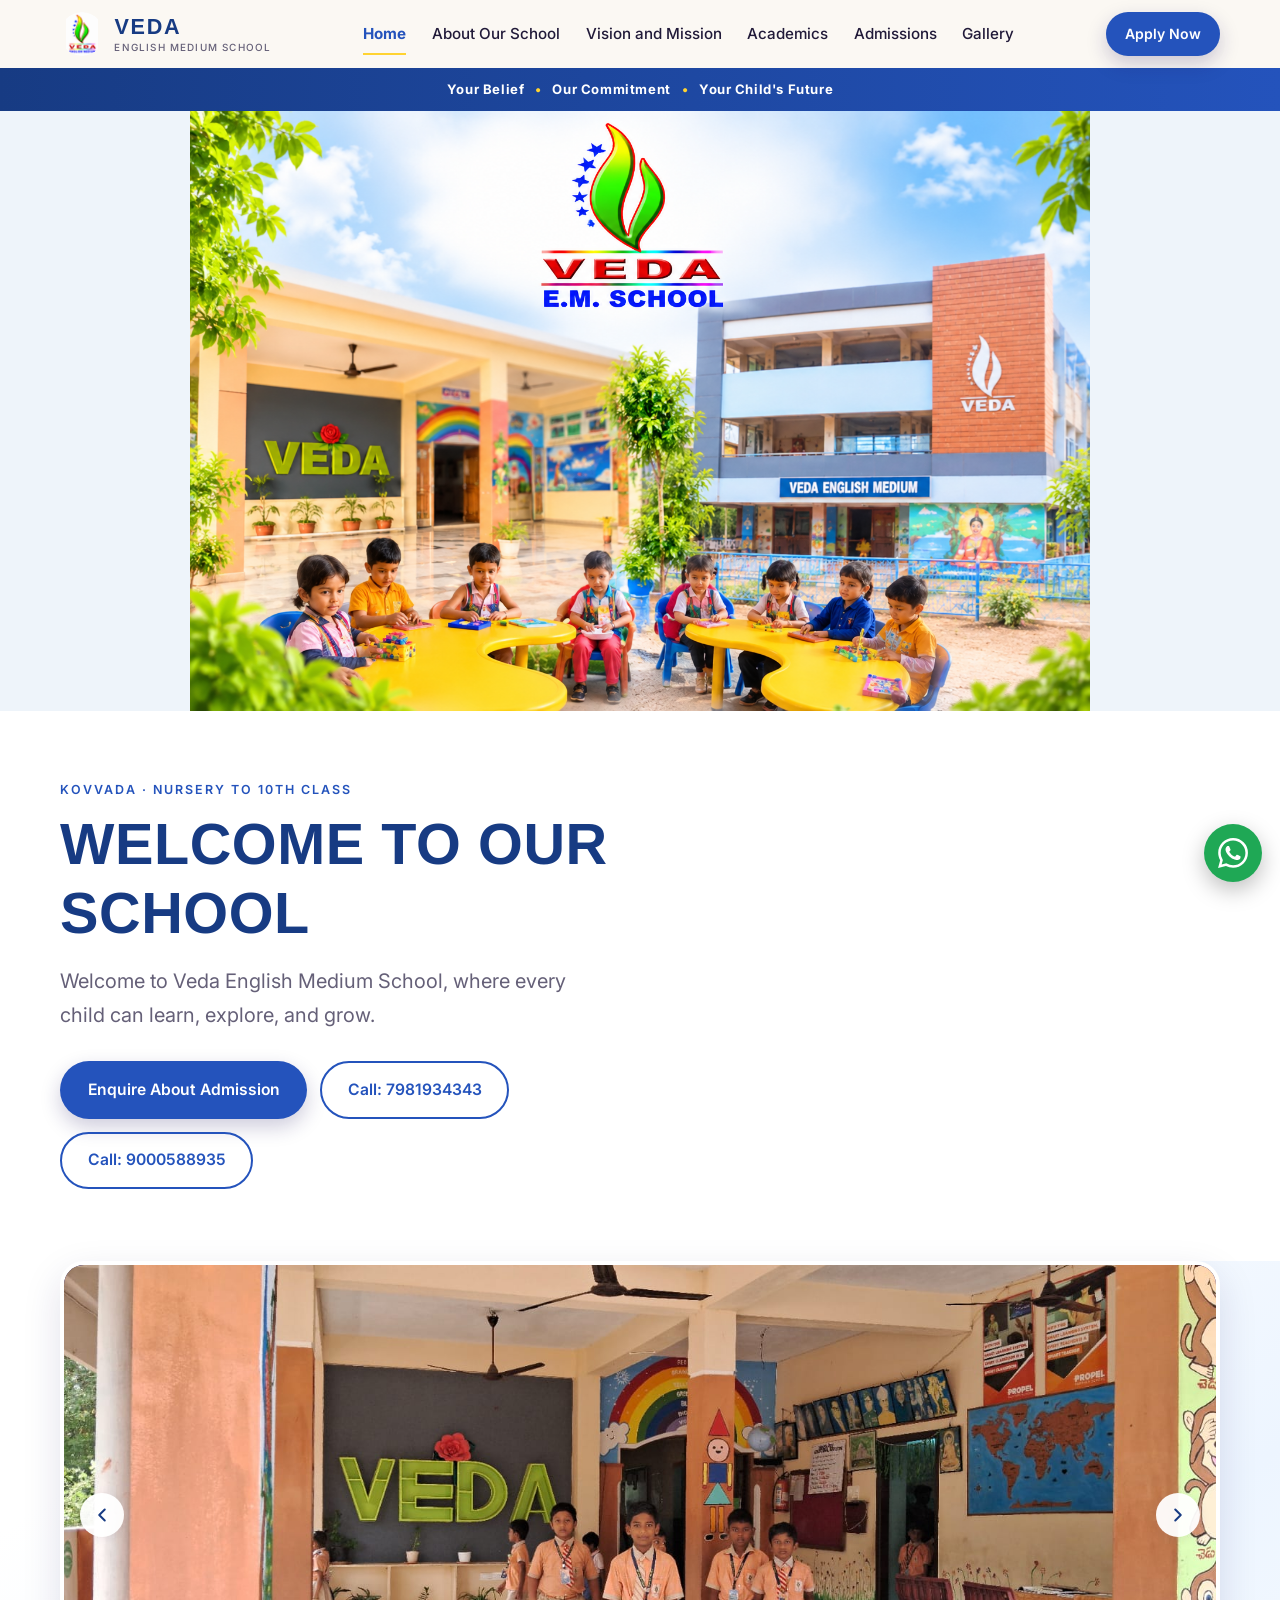
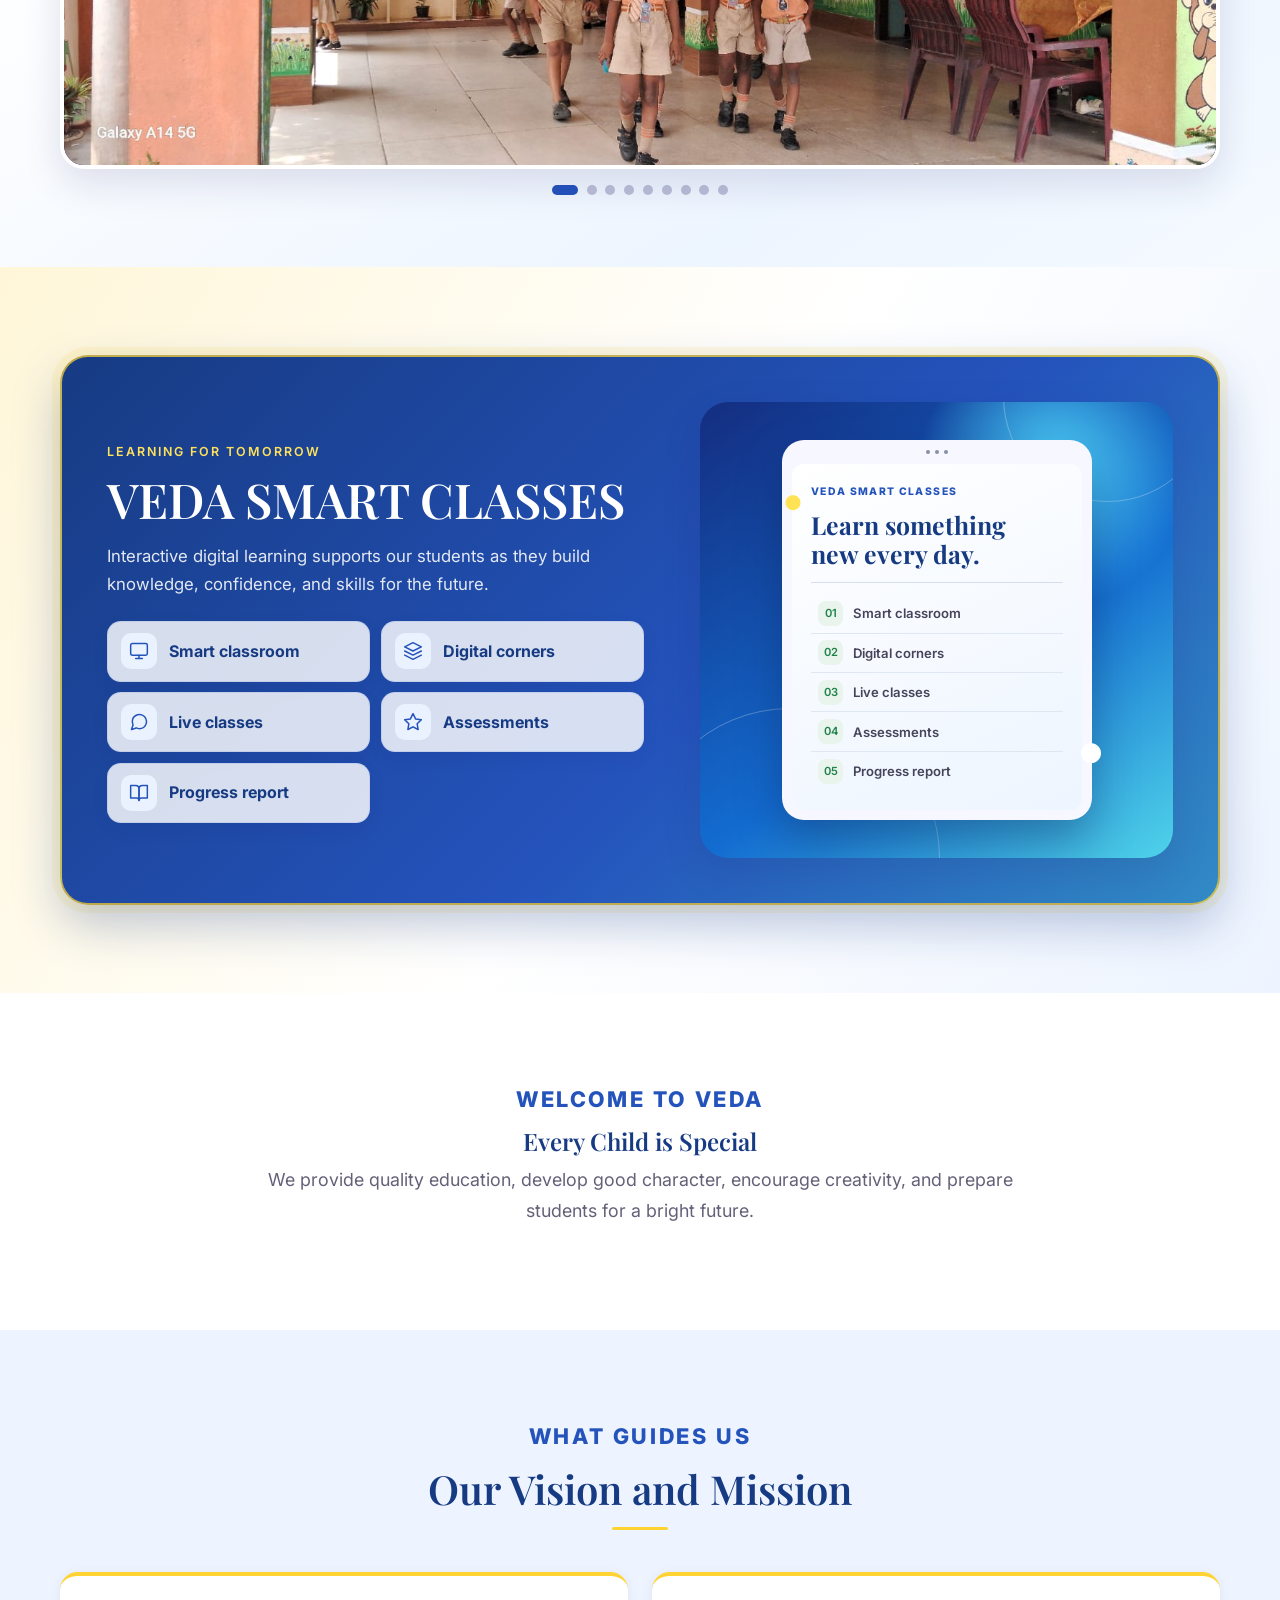
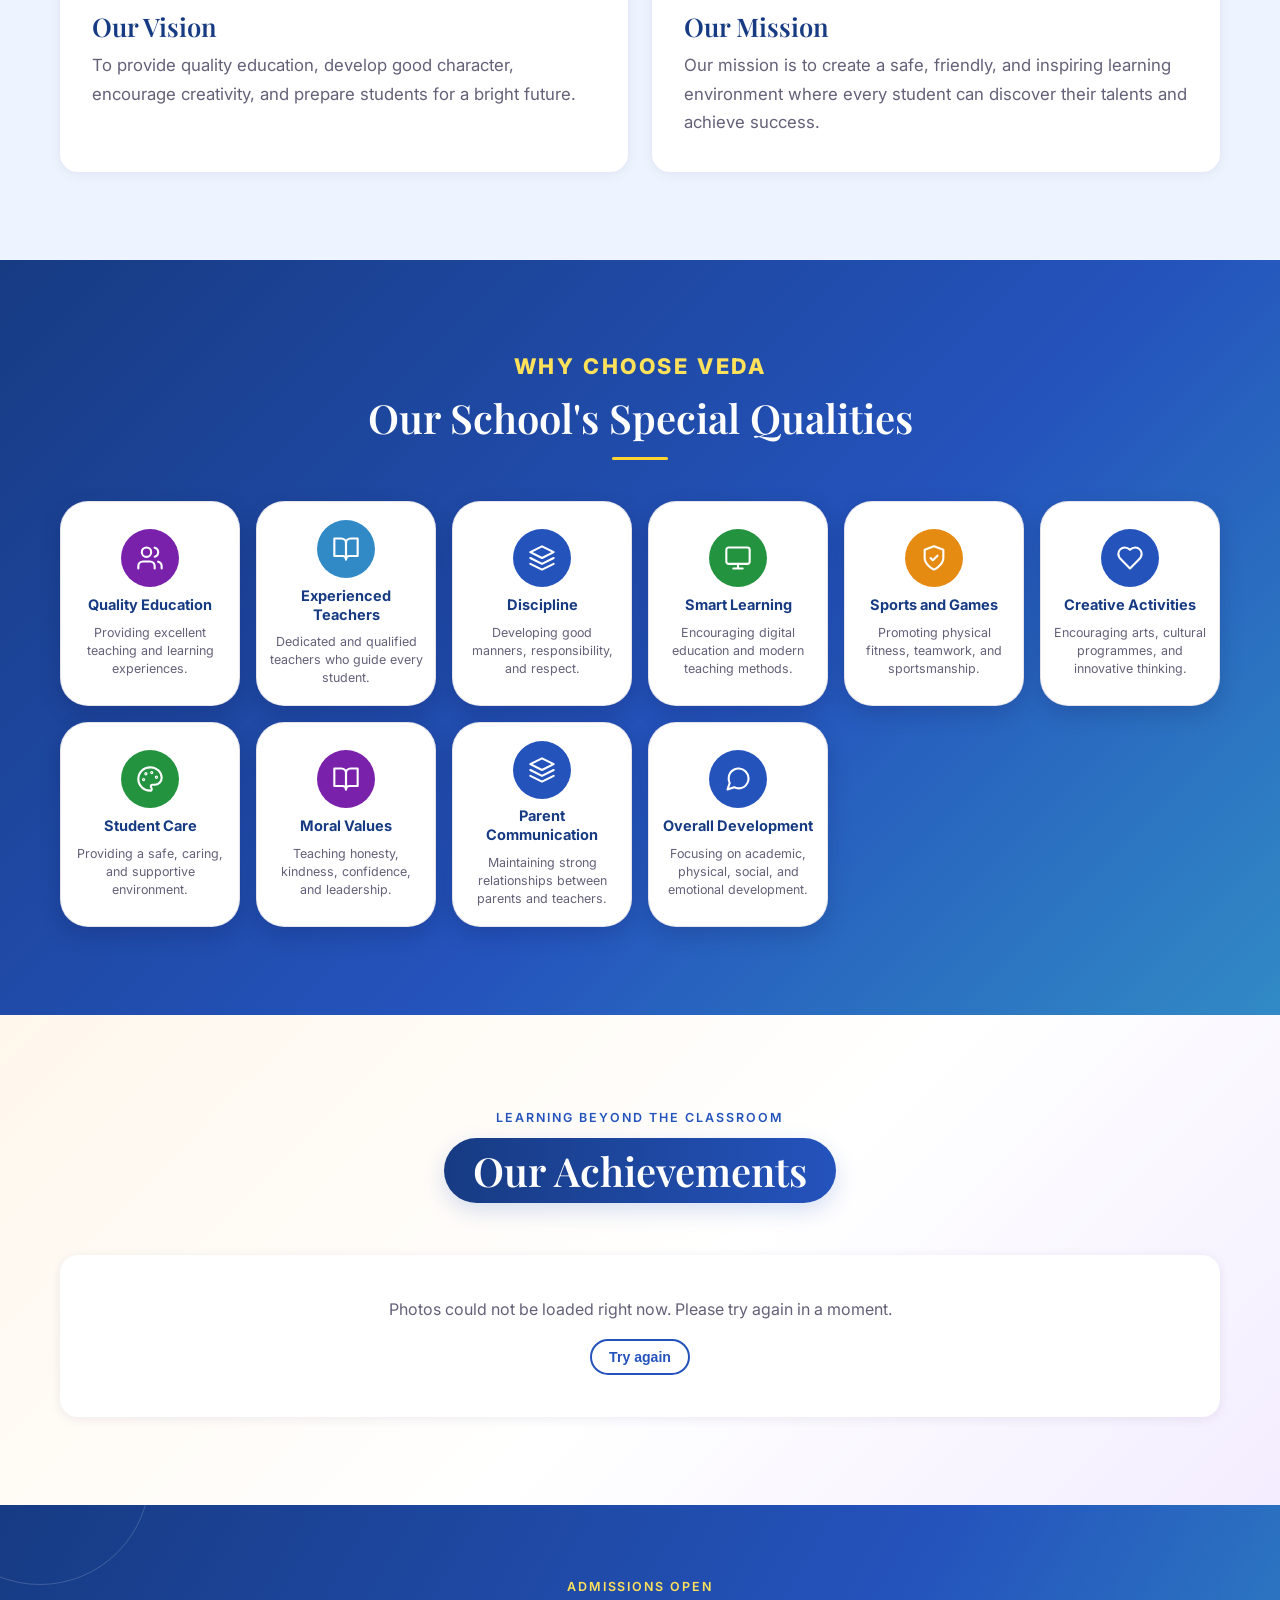
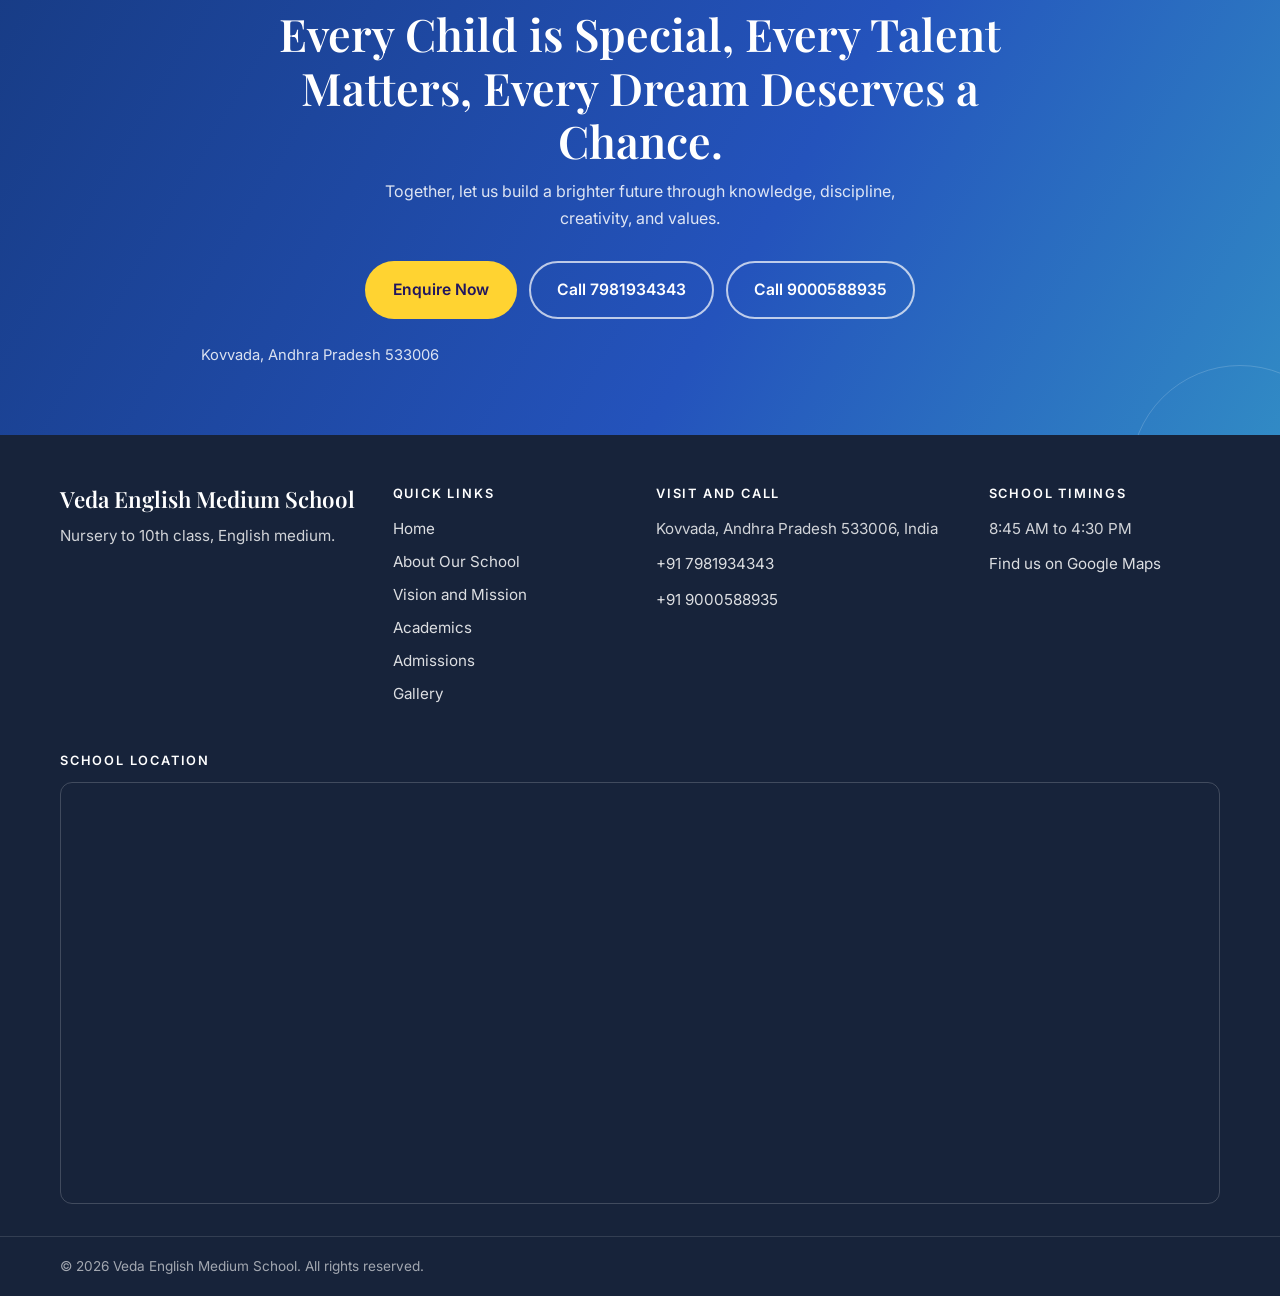
==== commit 14a8a9da: "n" ====
--- a/index.html
+++ b/index.html
@@ -105,6 +105,7 @@
           <div class="hero-actions">
             <a class="btn btn-primary" href="contact.html#admissions">Enquire About Admission</a>
             <a class="btn btn-outline" href="tel:+917981934343" data-call>Call: 7981934343</a>
+            <a class="btn btn-outline" href="tel:+919000588935">Call: 9000588935</a>
           </div>
         </div>
       </div>
@@ -335,6 +336,7 @@
         <div class="cta-actions">
           <a class="btn btn-gold" href="contact.html#admissions">Enquire Now</a>
           <a class="btn btn-light" href="tel:+917981934343" data-call>Call 7981934343</a>
+          <a class="btn btn-light" href="tel:+919000588935">Call 9000588935</a>
         </div>
         <p class="home-cta-address">Kovvada, Andhra Pradesh 533006</p>
       </div>
